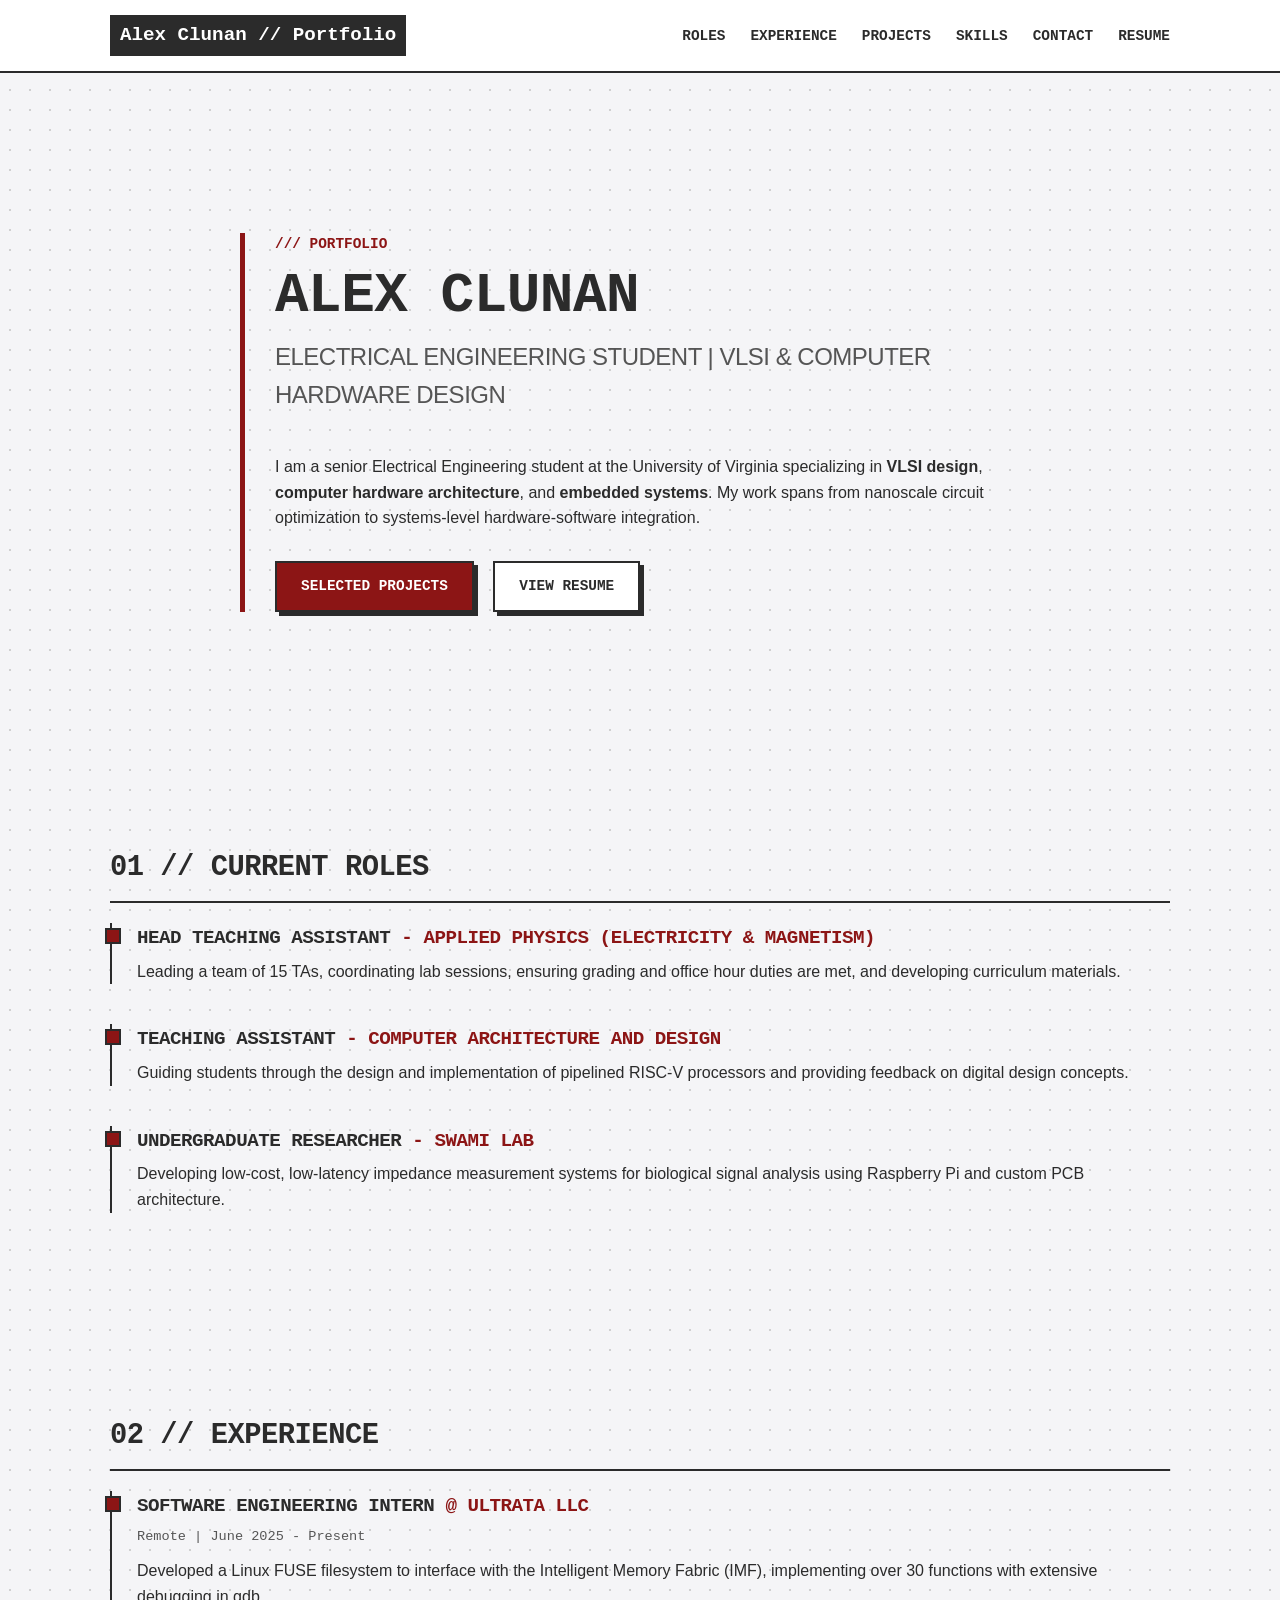
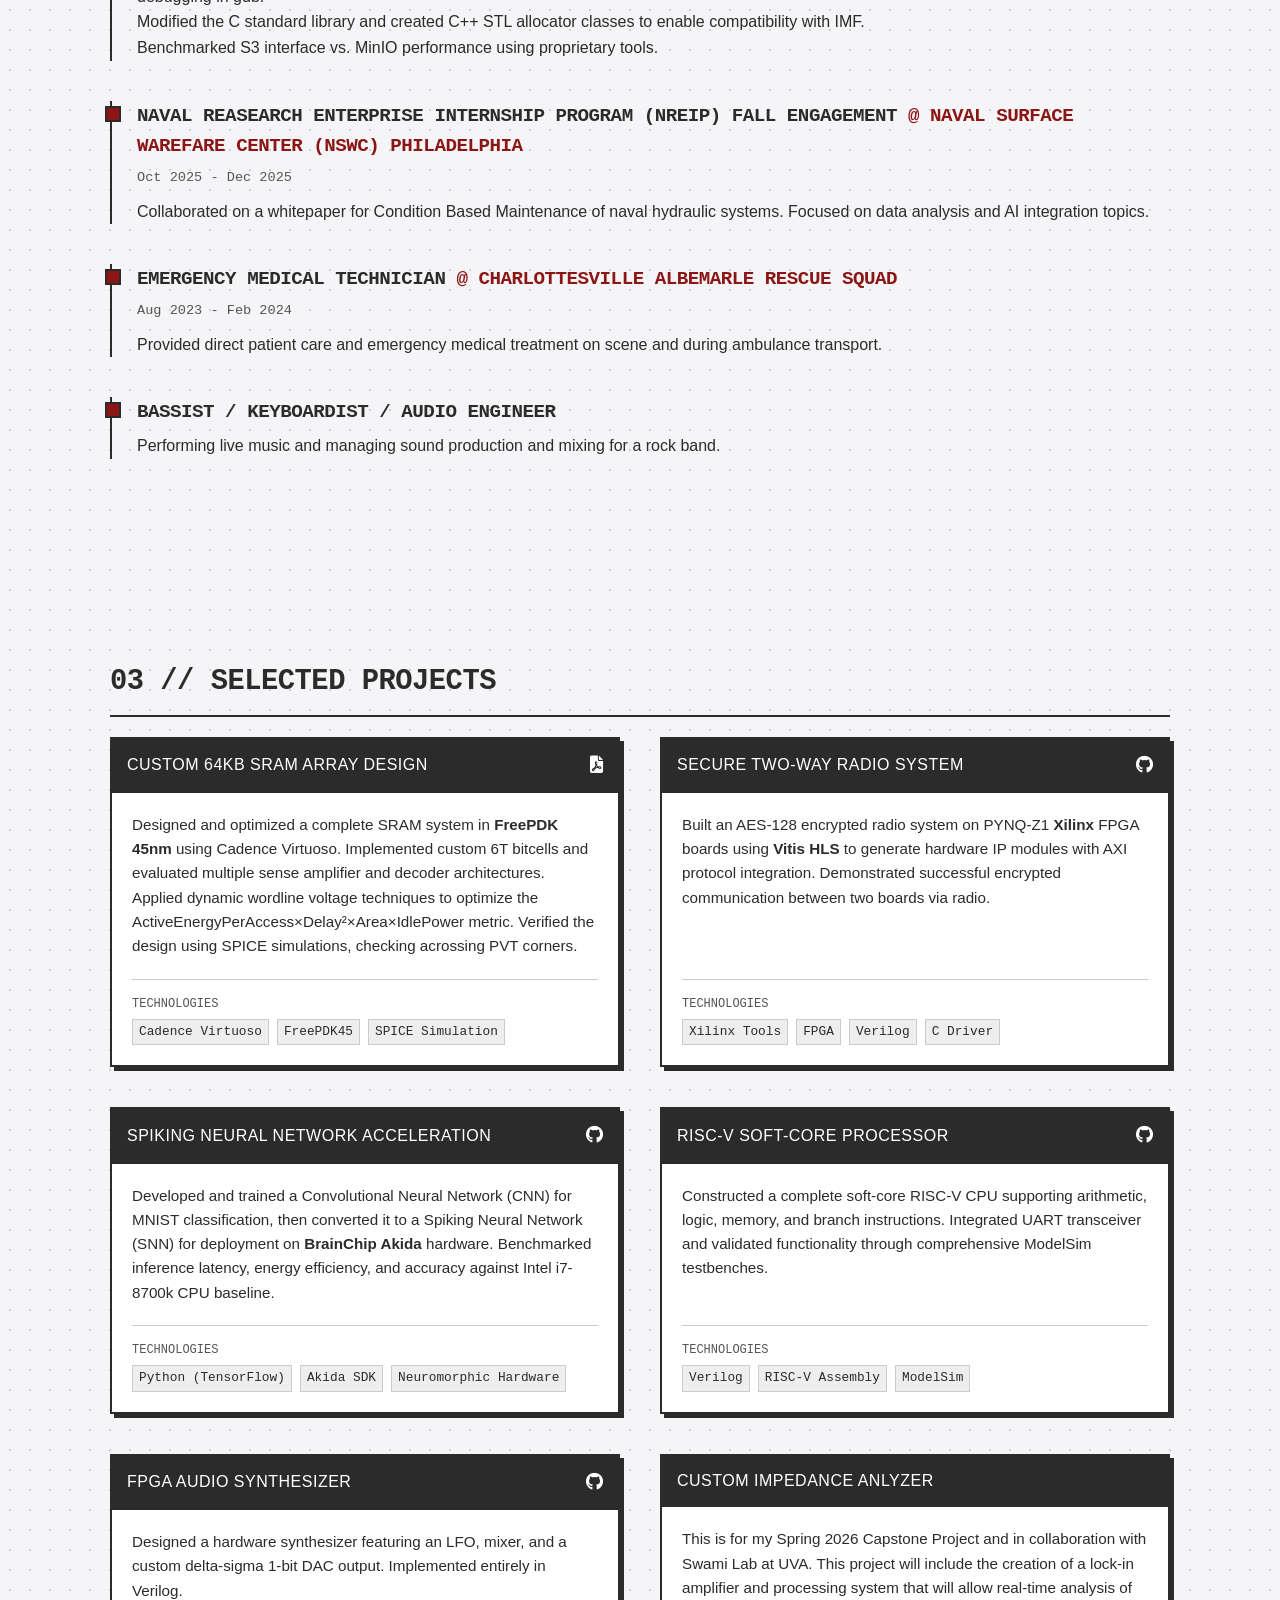
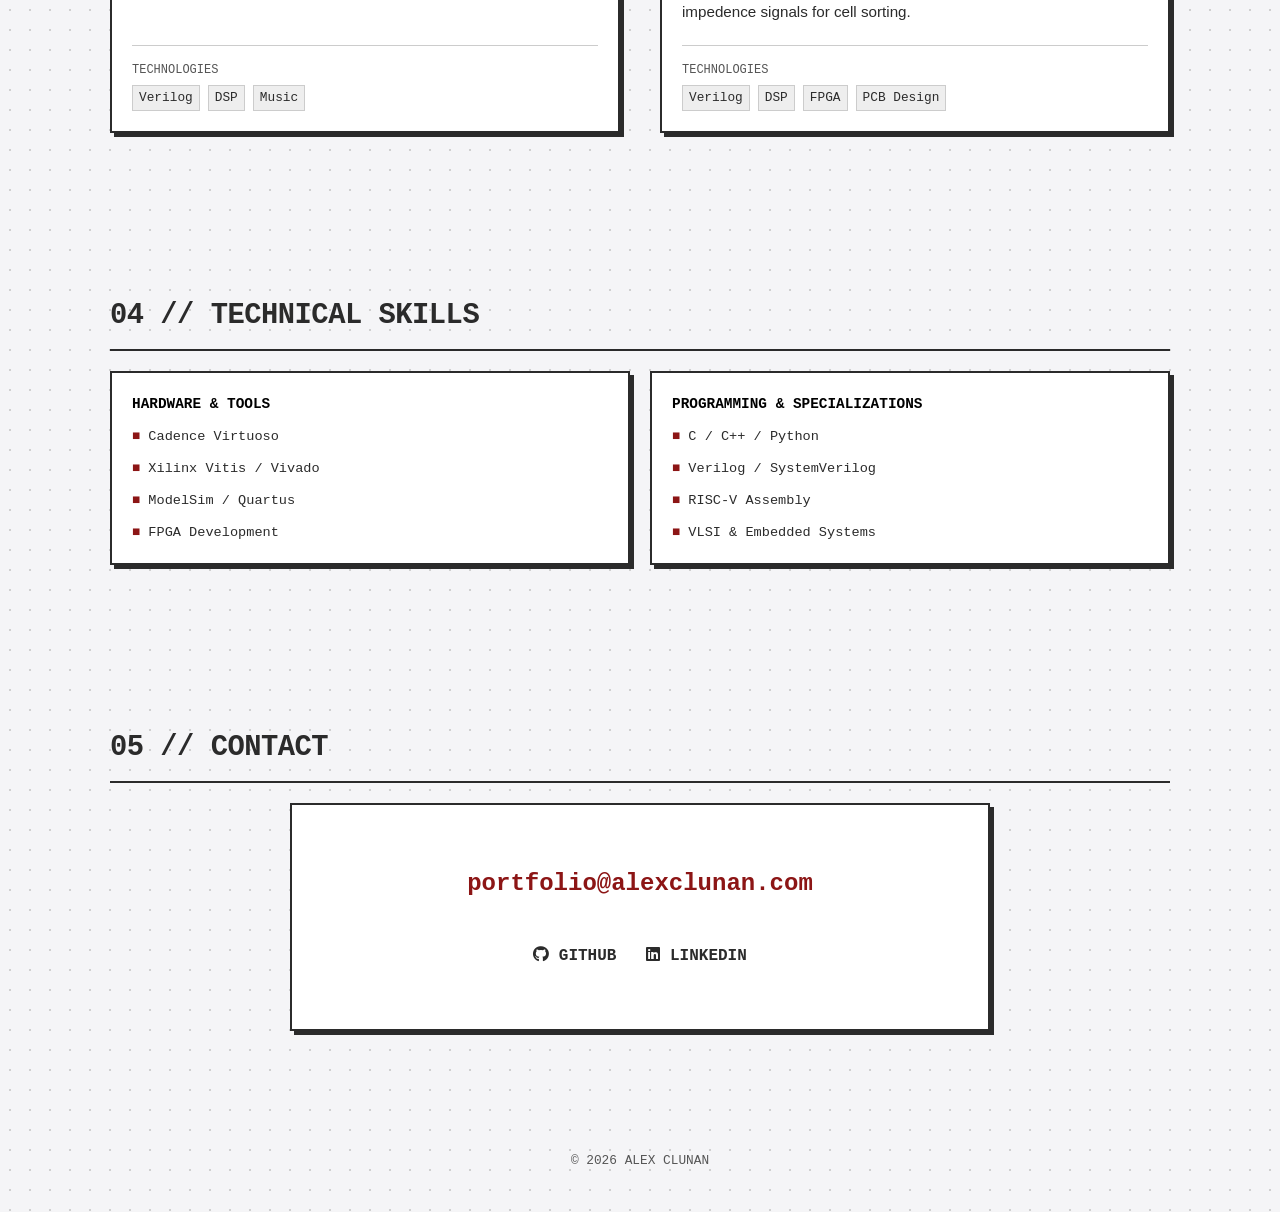
==== index.html @ 922455a2 "capstone project addition" ====
<!DOCTYPE html>
<html lang="en">
<head>
    <meta charset="UTF-8">
    <meta name="viewport" content="width=device-width, initial-scale=1.0">
    <title>Alex Clunan | Electrical Engineer</title>
    <meta name="description" content="Engineering Portfolio of Alex Clunan - VLSI, FPGA, & Embedded Systems">
    <link rel="stylesheet" href="styles.css">
    <link rel="stylesheet" href="https://cdnjs.cloudflare.com/ajax/libs/font-awesome/6.0.0/css/all.min.css">
</head>
<body>

    <nav class="navbar">
        <div class="container nav-container">
            <a href="#" class="logo">Alex Clunan // Portfolio</a>
            <ul class="nav-links">
                <li><a href="#roles">ROLES</a></li>
                <li><a href="#experience">EXPERIENCE</a></li>
                <li><a href="#projects">PROJECTS</a></li>
                <li><a href="#skills">SKILLS</a></li>
                <li><a href="#contact">CONTACT</a></li>
                <li><a href="resume.pdf" target="_blank">RESUME</a></li>
            </ul>
        </div>
    </nav>

    <header class="hero">
        <div class="container hero-content">
            <span class="label">/// PORTFOLIO</span>
            <h1>ALEX CLUNAN</h1>
            <h2 class="subtitle">Electrical Engineering Student | VLSI & Computer Hardware Design</h2>
            <p>
                I am a senior Electrical Engineering student at the University of Virginia specializing in <strong>VLSI design</strong>, <strong>computer hardware architecture</strong>, and <strong>embedded systems</strong>. My work spans from nanoscale circuit optimization to systems-level hardware-software integration.
            </p>
            <div style="margin-top: 30px;">
                <a href="#projects" class="btn primary">SELECTED PROJECTS</a>
                <a href="resume.pdf" target="_blank" class="btn">VIEW RESUME</a>
            </div>
        </div>
    </header>

    <section id="roles" class="section">
        <div class="container">
            <h2>01 // Current Roles</h2>
            <div class="jobs-container">
                <div class="job">
                    <h3>Head Teaching Assistant <span class="company">- Applied Physics (Electricity & Magnetism)</span></h3>
                    <p>Leading a team of 15 TAs, coordinating lab sessions, ensuring grading and office hour duties are met, and developing curriculum materials.</p>
                </div>

                <div class="job">
                    <h3>Teaching Assistant <span class="company">- Computer Architecture and Design</span></h3>
                    <p>Guiding students through the design and implementation of pipelined RISC-V processors and providing feedback on digital design concepts.</p>
                </div>

                <div class="job">
                    <h3>Undergraduate Researcher <span class="company">- Swami Lab</span></h3>
                    <p>Developing low-cost, low-latency impedance measurement systems for biological signal analysis using Raspberry Pi and custom PCB architecture.</p>
                </div>
            </div>
        </div>
    </section>

    <section id="experience" class="section">
        <div class="container">
            <h2>02 // Experience</h2>
            <div class="jobs-container">
                
                <div class="job">
                    <h3>Software Engineering Intern <span class="company">@ Ultrata LLC</span></h3>
                    <span class="job-date">Remote | June 2025 - Present</span>
                    <ul>
                        <li>Developed a Linux FUSE filesystem to interface with the Intelligent Memory Fabric (IMF), implementing over 30 functions with extensive debugging in gdb.</li>
                        <li>Modified the C standard library and created C++ STL allocator classes to enable compatibility with IMF.</li>
                        <li>Benchmarked S3 interface vs. MinIO performance using proprietary tools.</li>
                    </ul>
                </div>

                <div class="job">
                    <h3>Naval Reasearch Enterprise Internship Program (NREIP) Fall Engagement <span class="company">@ Naval Surface Warefare Center (NSWC) Philadelphia</span></h3>
                    <span class="job-date">Oct 2025 - Dec 2025</span>
                    <ul>
                        <li>Collaborated on a whitepaper for Condition Based Maintenance of naval hydraulic systems. Focused on data analysis and AI integration topics.</li>
                    </ul>
                </div>

                <div class="job">
                    <h3>Emergency Medical Technician <span class="company">@ Charlottesville Albemarle Rescue Squad</span></h3>
                    <span class="job-date">Aug 2023 - Feb 2024</span>
                    <ul>
                        <li>Provided direct patient care and emergency medical treatment on scene and during ambulance transport.</li>
                    </ul>
                </div>

                <div class="job">
                    <h3>Bassist / Keyboardist / Audio Engineer</h3>
                    <p>Performing live music and managing sound production and mixing for a rock band.</p>
                </div>

            </div>
        </div>
    </section>

    <section id="projects" class="section">
        <div class="container">
            <h2>03 // Selected Projects</h2>
            <div class="projects-grid">
                
                <div class="project-card">
                    <div class="project-header">
                        <span class="project-title">CUSTOM 64KB SRAM ARRAY DESIGN</span>
                        <div class="project-links">
                            <a href="vlsi_report.pdf" target="_blank" title="Read Technical Report"><i class="fas fa-file-pdf"></i></a>
                        </div>
                    </div>
                    <div class="project-content">
                        <p class="project-desc">
                            Designed and optimized a complete SRAM system in <strong>FreePDK 45nm</strong> using Cadence Virtuoso. Implemented custom 6T bitcells and evaluated multiple sense amplifier and decoder architectures. Applied dynamic wordline voltage techniques to optimize the ActiveEnergyPerAccess×Delay²×Area×IdlePower metric. Verified the design using SPICE simulations, checking acrossing PVT corners.
                        </p>
                        <div class="tech-stack">
                            <span class="tech-label">TECHNOLOGIES</span>
                            <ul class="project-tech">
                                <li>Cadence Virtuoso</li>
                                <li>FreePDK45</li>
                                <li>SPICE Simulation</li>
                            </ul>
                        </div>
                    </div>
                </div>

                <div class="project-card">
                    <div class="project-header">
                        <span class="project-title">SECURE TWO-WAY RADIO SYSTEM</span>
                        <div class="project-links">
                            <a href="https://github.com/hplp/2025-fpga-design-projects-EncryptedRadio" target="_blank"><i class="fab fa-github"></i></a>
                        </div>
                    </div>
                    <div class="project-content">
                        <p class="project-desc">
                            Built an AES-128 encrypted radio system on PYNQ-Z1 <strong>Xilinx</strong> FPGA boards using <strong>Vitis HLS</strong> to generate hardware IP modules with AXI protocol integration. Demonstrated successful encrypted communication between two boards via radio.
                        </p>
                        <div class="tech-stack">
                            <span class="tech-label">TECHNOLOGIES</span>
                            <ul class="project-tech">
                                <li>Xilinx Tools</li>
                                <li>FPGA</li>
                                <li>Verilog</li>
                                <li>C Driver</li>
                            </ul>
                        </div>
                    </div>
                </div>

                <div class="project-card">
                    <div class="project-header">
                        <span class="project-title">SPIKING NEURAL NETWORK ACCELERATION</span>
                        <div class="project-links">
                            <a href="https://github.com/Mircea-s-classes/ai-hardware-project-proposal-antimony-pentafluoride-enjoyers/tree/main" target="_blank"><i class="fab fa-github"></i></a>
                        </div>
                    </div>
                    <div class="project-content">
                        <p class="project-desc">
                            Developed and trained a Convolutional Neural Network (CNN) for MNIST classification, then converted it to a Spiking Neural Network (SNN) for deployment on <strong>BrainChip Akida</strong> hardware. Benchmarked inference latency, energy efficiency, and accuracy against Intel i7-8700k CPU baseline.
                        </p>
                        <div class="tech-stack">
                            <span class="tech-label">TECHNOLOGIES</span>
                            <ul class="project-tech">
                                <li>Python (TensorFlow)</li>
                                <li>Akida SDK</li>
                                <li>Neuromorphic Hardware</li>
                            </ul>
                        </div>
                    </div>
                </div>

                <div class="project-card">
                    <div class="project-header">
                        <span class="project-title">RISC-V SOFT-CORE PROCESSOR</span>
                        <div class="project-links">
                            <a href="https://github.com/alexclunan/RISCV_CPU" target="_blank"><i class="fab fa-github"></i></a>
                        </div>
                    </div>
                    <div class="project-content">
                        <p class="project-desc">
                            Constructed a complete soft-core RISC-V CPU supporting arithmetic, logic, memory, and branch instructions. Integrated UART transceiver and validated functionality through comprehensive ModelSim testbenches.
                        </p>
                        <div class="tech-stack">
                            <span class="tech-label">TECHNOLOGIES</span>
                            <ul class="project-tech">
                                <li>Verilog</li>
                                <li>RISC-V Assembly</li>
                                <li>ModelSim</li>
                            </ul>
                        </div>
                    </div>
                </div>

                <div class="project-card">
                    <div class="project-header">
                        <span class="project-title">FPGA AUDIO SYNTHESIZER</span>
                        <div class="project-links">
                            <a href="https://github.com/alexclunan/FPGA_Synth" target="_blank"><i class="fab fa-github"></i></a>
                        </div>
                    </div>
                    <div class="project-content">
                        <p class="project-desc">
                            Designed a hardware synthesizer featuring an LFO, mixer, and a custom delta-sigma 1-bit DAC output. Implemented entirely in Verilog.
                        </p>
                        <div class="tech-stack">
                            <span class="tech-label">TECHNOLOGIES</span>
                            <ul class="project-tech">
                                <li>Verilog</li>
                                <li>DSP</li>
                                <li>Music</li>
                            </ul>
                        </div>
                    </div>
                </div>

                <div class="project-card">
                    <div class="project-header">
                        <span class="project-title">CUSTOM IMPEDANCE ANLYZER</span>
                        
                    </div>
                    <div class="project-content">
                        <p class="project-desc">
                            This is for my Spring 2026 Capstone Project and in collaboration with Swami Lab at UVA. This project will include the creation of a lock-in amplifier and processing system that will allow real-time analysis of impedence signals for cell sorting.
                        </p>
                        <div class="tech-stack">
                            <span class="tech-label">TECHNOLOGIES</span>
                            <ul class="project-tech">
                                <li>Verilog</li>
                                <li>DSP</li>
                                <li>FPGA</li>
                                <li>PCB Design</li>
                            </ul>
                        </div>
                    </div>
                </div>

            </div>
        </div>
    </section>

    <section id="skills" class="section">
        <div class="container">
            <h2>04 // Technical Skills</h2>
            <div class="about-grid" style="grid-template-columns: 1fr 1fr; gap: 20px;">
                <div class="skills-container" style="margin-top:0;">
                    <span class="label" style="color:black; margin-bottom:10px;">HARDWARE & TOOLS</span>
                    <ul class="skills-list" style="grid-template-columns: 1fr;">
                        <li>Cadence Virtuoso</li>
                        <li>Xilinx Vitis / Vivado</li>
                        <li>ModelSim / Quartus</li>
                        <li>FPGA Development</li>
                    </ul>
                </div>
                <div class="skills-container" style="margin-top:0;">
                    <span class="label" style="color:black; margin-bottom:10px;">PROGRAMMING & SPECIALIZATIONS</span>
                    <ul class="skills-list" style="grid-template-columns: 1fr;">
                        <li>C / C++ / Python</li>
                        <li>Verilog / SystemVerilog</li>
                        <li>RISC-V Assembly</li>
                        <li>VLSI & Embedded Systems</li>
                    </ul>
                </div>
            </div>
        </div>
    </section>

    <section id="contact" class="section">
        <div class="container">
            <h2>05 // Contact</h2>
            <div class="contact-card">
               
                
                <a href="mailto:portfolio@alexclunan.com" class="email-link">portfolio@alexclunan.com</a>

                <div class="social-links">
                    <a href="https://github.com/alexclunan" target="_blank"><i class="fab fa-github"></i> GitHub</a>
                    <a href="https://www.linkedin.com/in/alex-clunan-92a653360/" target="_blank"><i class="fab fa-linkedin"></i> LinkedIn</a>
                </div>
            </div>
        </div>
    </section>

    <footer class="footer">
        <p> © 2026 ALEX CLUNAN</p>
    </footer>

    <script src="script.js"></script>
</body>
</html>
---- styles.css ----
:root {
    /* Updated Palette to mesh with Stanford Red */
    --bg-color: #f5f5f7;         /* Light Cool Gray - Modern & Clean */
    --surface-color: #ffffff;    /* White */
    --text-main: #2b2b2b;        /* Deep Charcoal */
    --text-dim: #555555;         /* Medium Gray */
    --accent-color: #8C1515;     /* Stanford Cardinal Red */
    --border-color: #2b2b2b;     /* Matching Charcoal Border */
    
    /* Layout Variables */
    --border-width: 2px;
    --shadow-offset: 4px;        /* Hard shadow depth */
    
    --font-heading: 'Courier New', Courier, monospace; /* Raw engineering feel */
    --font-body: 'Helvetica', 'Arial', sans-serif;     /* Readable body text */
}

* {
    margin: 0;
    padding: 0;
    box-sizing: border-box;
}

/* Fix for "loading bar" scroll issue */
html, body {
    width: 100%;
    overflow-x: hidden;
}

body {
    background-color: var(--bg-color);
    color: var(--text-main);
    font-family: var(--font-body);
    line-height: 1.6;
    background-image: radial-gradient(#d0d0d0 1px, transparent 1px);
    background-size: 20px 20px; /* Subtle engineering grid */
}

/* Typography */
h1, h2, h3 {
    font-family: var(--font-heading);
    font-weight: 700;
    text-transform: uppercase;
    letter-spacing: -0.5px;
}

h1 { font-size: 3.5rem; line-height: 1.1; margin-bottom: 10px; }
h2 { font-size: 1.8rem; margin-bottom: 20px; border-bottom: var(--border-width) solid var(--border-color); padding-bottom: 10px; }
h3 { font-size: 1.2rem; }
a { text-decoration: none; color: inherit; }
ul { list-style: none; }

/* Utilities */
.container {
    max-width: 1100px;
    margin: 0 auto;
    padding: 0 20px;
}

.section { padding: 80px 0; }

/* Buttons - Hard Tech Style */
.btn {
    display: inline-block;
    padding: 12px 24px;
    background: var(--surface-color);
    border: var(--border-width) solid var(--border-color);
    font-family: var(--font-heading);
    font-weight: bold;
    font-size: 0.9rem;
    cursor: pointer;
    box-shadow: var(--shadow-offset) var(--shadow-offset) 0px var(--border-color);
    transition: transform 0.1s, box-shadow 0.1s;
    margin-right: 15px;
}

.btn:hover {
    transform: translate(-1px, -1px);
    box-shadow: calc(var(--shadow-offset) + 1px) calc(var(--shadow-offset) + 1px) 0px var(--border-color);
}

.btn:active {
    transform: translate(2px, 2px);
    box-shadow: 2px 2px 0px var(--border-color);
}

.primary { background: var(--accent-color); color: #fff; }

/* Navbar */
.navbar {
    position: fixed;
    top: 0;
    width: 100%;
    background: var(--surface-color);
    border-bottom: var(--border-width) solid var(--border-color);
    z-index: 100;
    padding: 15px 0;
}

.nav-container {
    display: flex;
    justify-content: space-between;
    align-items: center;
}

.logo {
    font-family: var(--font-heading);
    font-weight: 900;
    font-size: 1.2rem;
    background: var(--text-main);
    color: var(--surface-color);
    padding: 5px 10px;
}

.nav-links { display: flex; gap: 25px; }
.nav-links a {
    font-family: var(--font-heading);
    font-weight: bold;
    font-size: 0.9rem;
    position: relative;
}

.nav-links a:hover::after {
    content: "";
    position: absolute;
    bottom: -5px;
    left: 0;
    width: 100%;
    height: 2px;
    background: var(--accent-color);
}

/* Hero Section */
.hero {
    min-height: 85vh;
    display: flex;
    align-items: center;
    padding-top: 80px;
}

.hero-content {
    max-width: 800px;
    border-left: 5px solid var(--accent-color);
    padding-left: 30px;
}

.label {
    font-family: var(--font-heading);
    font-size: 0.9rem;
    color: var(--accent-color);
    margin-bottom: 10px;
    display: block;
    font-weight: bold;
}

.hero .subtitle { 
    font-family: var(--font-body);
    font-size: 1.5rem; 
    color: var(--text-dim);
    margin-bottom: 30px;
    border: none;
    font-weight: 400;
}

/* About Grid */
.about-grid {
    display: grid;
    grid-template-columns: 2fr 1fr;
    gap: 40px;
    align-items: start;
}

.about-text p { margin-bottom: 20px; font-size: 1.05rem; }

.skills-container {
    margin-top: 20px;
    border: var(--border-width) solid var(--border-color);
    background: var(--surface-color);
    padding: 20px;
    box-shadow: var(--shadow-offset) var(--shadow-offset) 0px var(--border-color);
}

.skills-list {
    display: grid;
    grid-template-columns: 1fr 1fr;
    gap: 10px;
    font-family: var(--font-heading);
    font-size: 0.85rem;
}

.skills-list li::before { content: "■ "; color: var(--accent-color); }

.img-wrapper {
    border: var(--border-width) solid var(--border-color);
    box-shadow: var(--shadow-offset) var(--shadow-offset) 0px var(--border-color);
}

.img-wrapper img { width: 100%; display: block; filter: grayscale(100%); }

/* Projects - Tech Spec Style */
.projects-grid {
    display: grid;
    grid-template-columns: repeat(auto-fill, minmax(350px, 1fr));
    gap: 40px;
}

.project-card {
    background: var(--surface-color);
    border: var(--border-width) solid var(--border-color);
    box-shadow: var(--shadow-offset) var(--shadow-offset) 0px var(--border-color);
    transition: transform 0.2s;
    display: flex;
    flex-direction: column;
}

.project-card:hover {
    transform: translateY(-5px);
}

.project-header {
    background: var(--text-main);
    color: var(--surface-color);
    padding: 12px 15px;
    display: flex;
    justify-content: space-between;
    align-items: center;
    border-bottom: var(--border-width) solid var(--border-color);
}

.project-title { font-size: 1rem; letter-spacing: 0.5px; }

.project-links a {
    color: var(--surface-color);
    margin-left: 10px;
    font-size: 1.1rem;
}
.project-links a:hover { color: var(--accent-color); }

.project-content { padding: 20px; flex-grow: 1; display: flex; flex-direction: column; }
.project-desc { font-size: 0.95rem; margin-bottom: 20px; flex-grow: 1; }

.tech-stack {
    border-top: 1px solid #ccc;
    padding-top: 15px;
}
.tech-label { font-family: var(--font-heading); font-size: 0.75rem; color: var(--text-dim); display: block; margin-bottom: 5px; }
.project-tech { display: flex; flex-wrap: wrap; gap: 8px; font-family: var(--font-heading); font-size: 0.8rem; }
.project-tech li { background: #eee; padding: 2px 6px; border: 1px solid #ccc; }

/* Experience - Timeline Spec */
.job {
    border-left: 2px solid var(--border-color);
    padding-left: 25px;
    margin-bottom: 40px;
    position: relative;
}

.job::before {
    content: "";
    position: absolute;
    left: -7px;
    top: 5px;
    width: 12px;
    height: 12px;
    background: var(--accent-color);
    border: 2px solid var(--border-color);
}

.job h3 { margin-bottom: 5px; }
.company { color: var(--accent-color); }
.job-date { 
    font-family: var(--font-heading); 
    font-size: 0.85rem; 
    color: var(--text-dim); 
    margin-bottom: 10px; 
    display: block; 
}

/* Contact */
/* --- Simplified Contact Styles --- */

.contact-card {
    background: var(--surface-color);
    border: var(--border-width) solid var(--border-color);
    box-shadow: var(--shadow-offset) var(--shadow-offset) 0px var(--border-color);
    padding: 60px 20px;
    text-align: center;
    max-width: 700px;
    margin: 0 auto;
    /* Ensures content does not bleed out of the box */
    overflow-wrap: break-word; 
    word-wrap: break-word;
}

.email-link {
    display: block;
    font-family: var(--font-heading);
    /* Adjusted font size for better fit on mobile */
    font-size: clamp(1rem, 5vw, 1.5rem); 
    font-weight: bold;
    color: var(--accent-color);
    text-decoration: none;
    margin-bottom: 40px;
    /* Prevents long emails from overflowing the border */
    max-width: 100%;
    overflow: hidden;
    text-overflow: ellipsis;
}

.email-link:hover {
    text-decoration: underline;
    color: var(--text-main);
}

.social-links {
    display: flex;
    justify-content: center;
    gap: 30px;
}

.social-links a {
    font-family: var(--font-heading);
    font-weight: bold;
    color: var(--text-main);
    font-size: 1rem;
    text-transform: uppercase;
}

.social-links a:hover {
    color: var(--accent-color);
    text-decoration: underline;
}

.footer {
    text-align: center;
    padding: 40px;
    font-family: var(--font-heading);
    font-size: 0.8rem;
    color: var(--text-dim);
}

@media (max-width: 768px) {
    .about-grid { grid-template-columns: 1fr; }
    .hero h1 { font-size: 2.5rem; }
    .nav-links { display: none; }
}
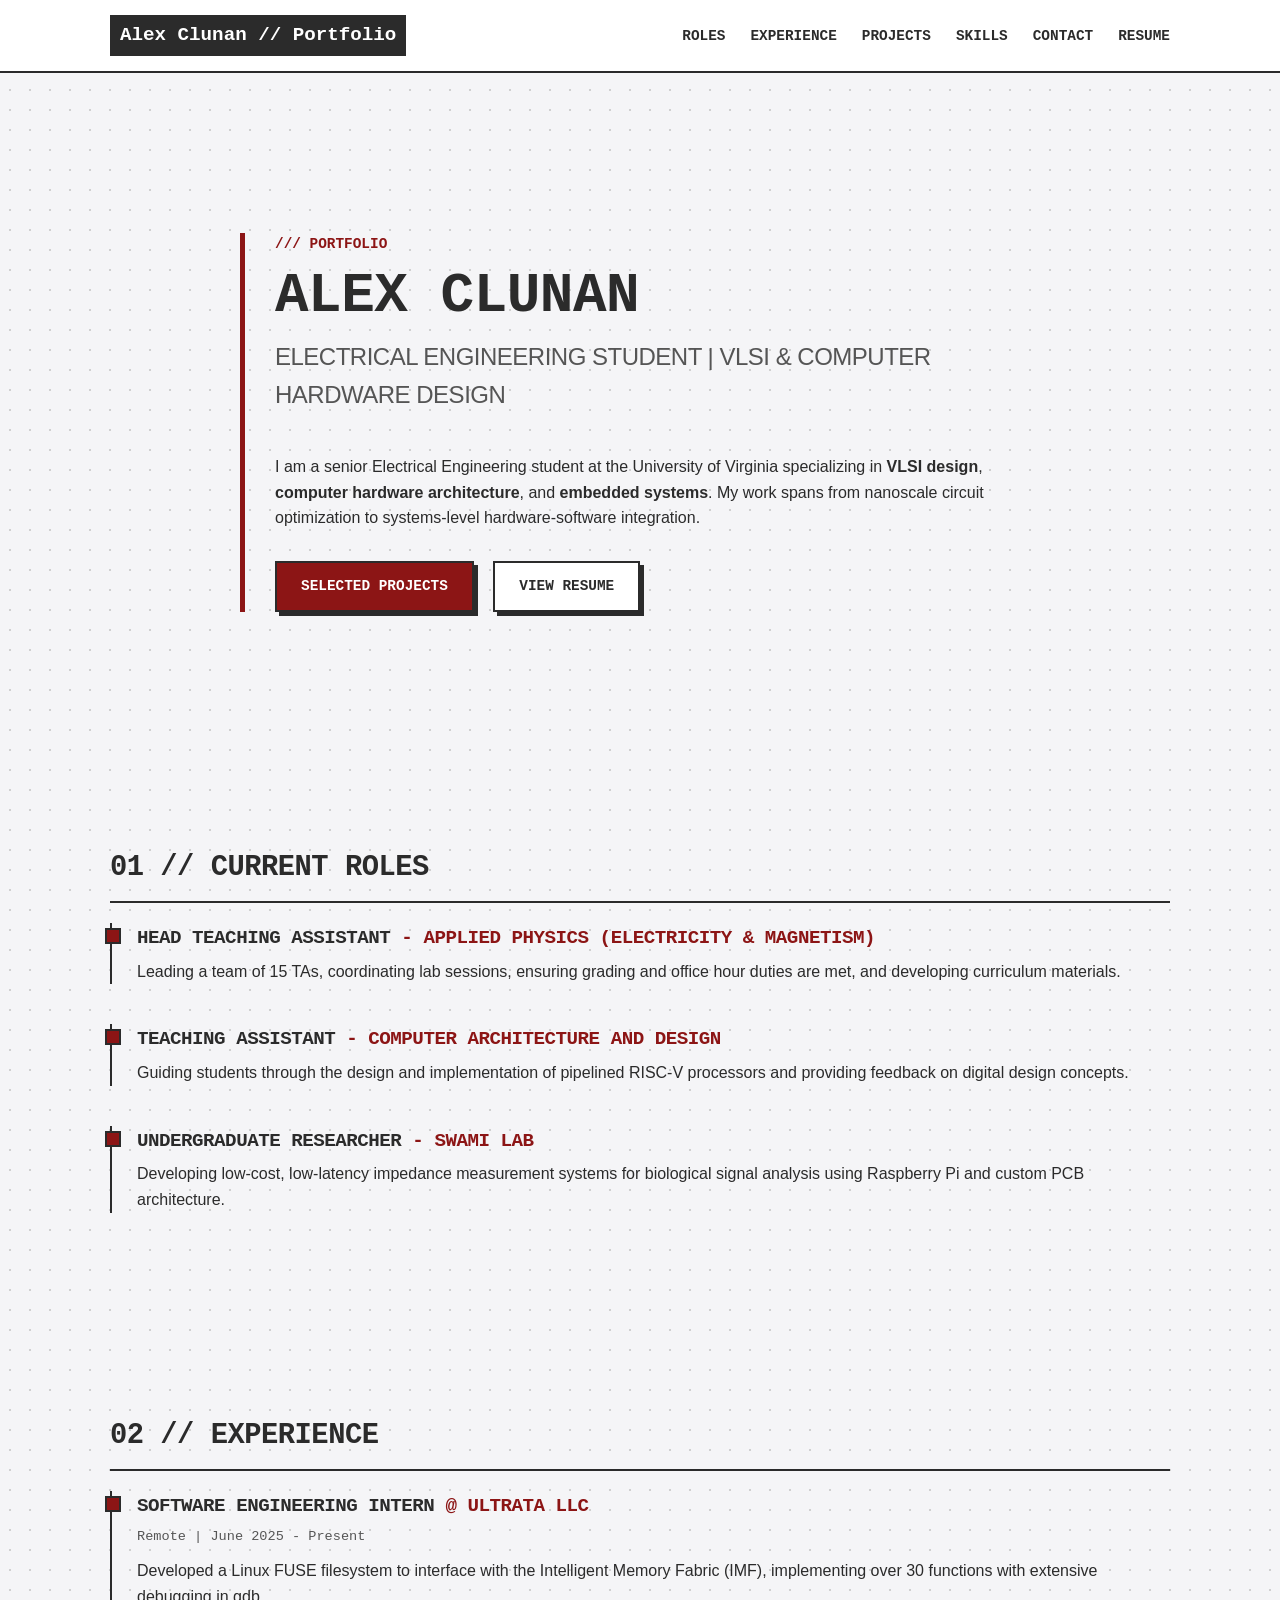
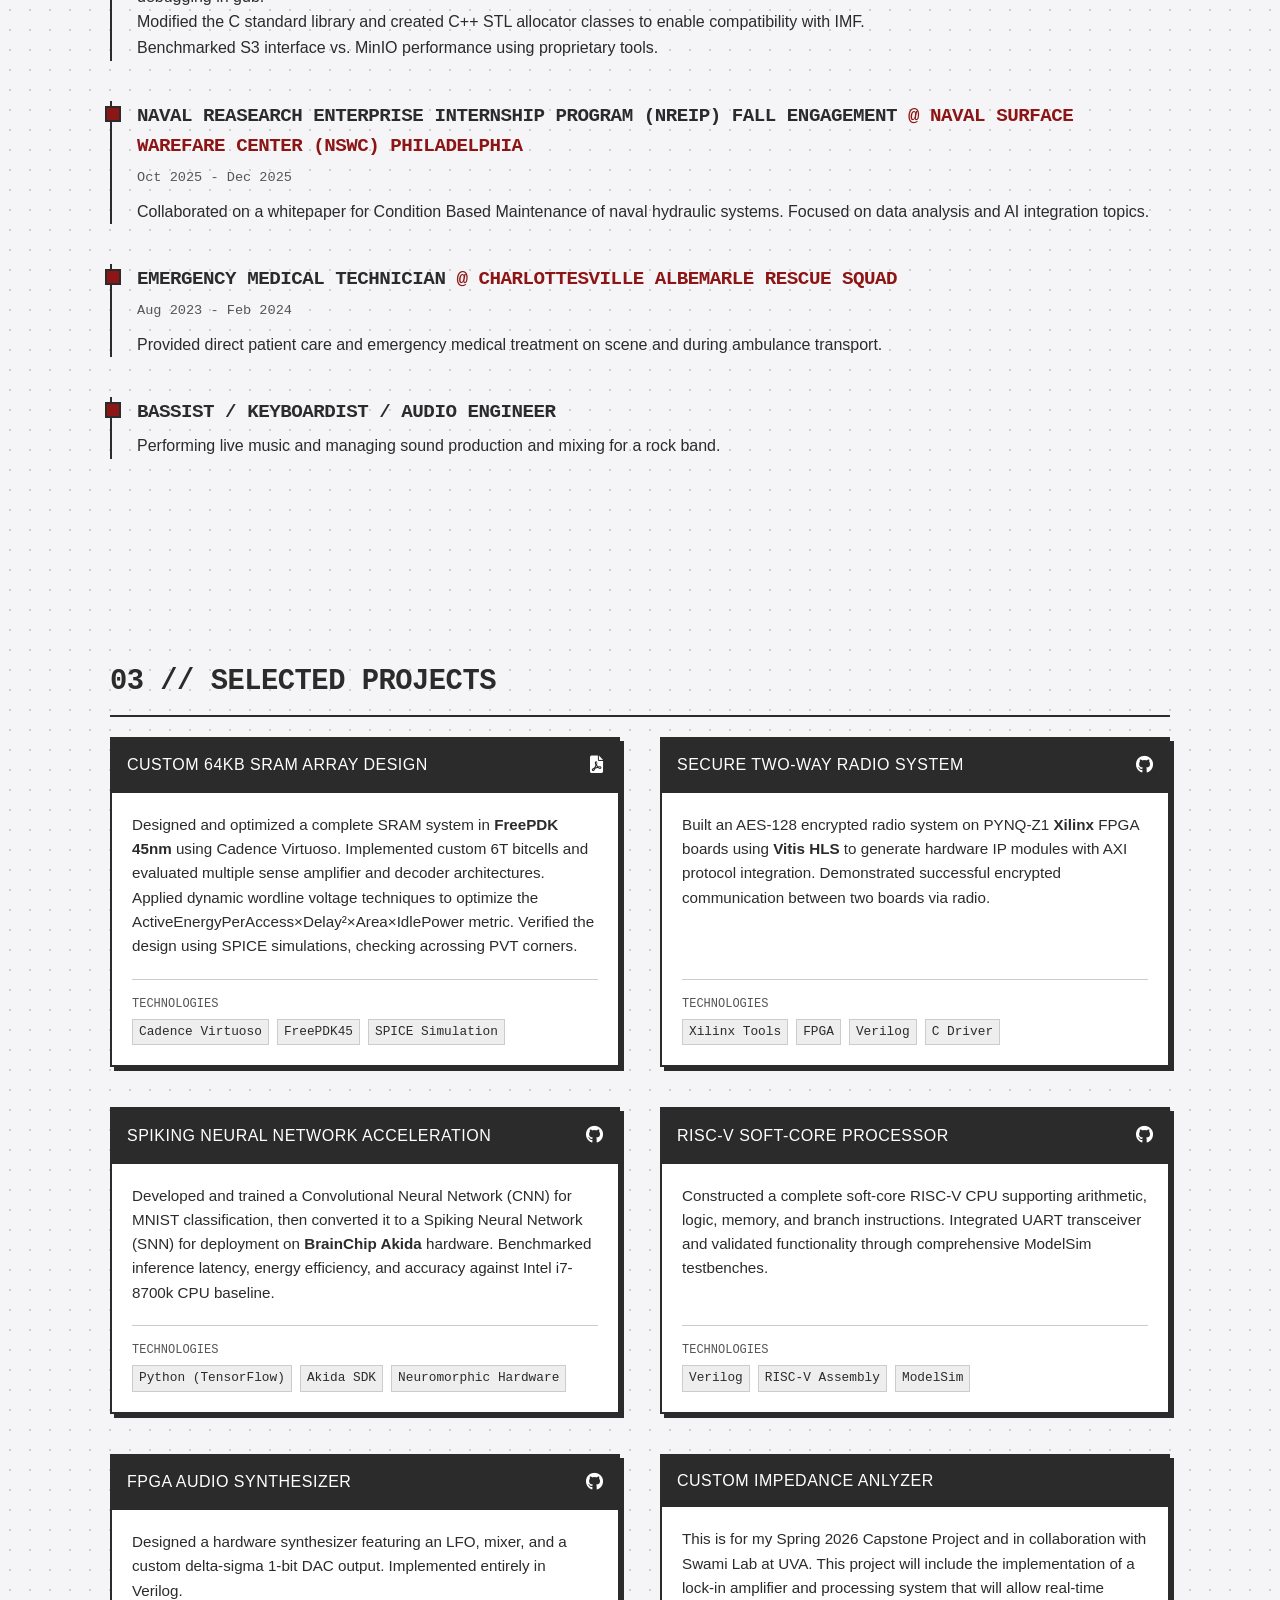
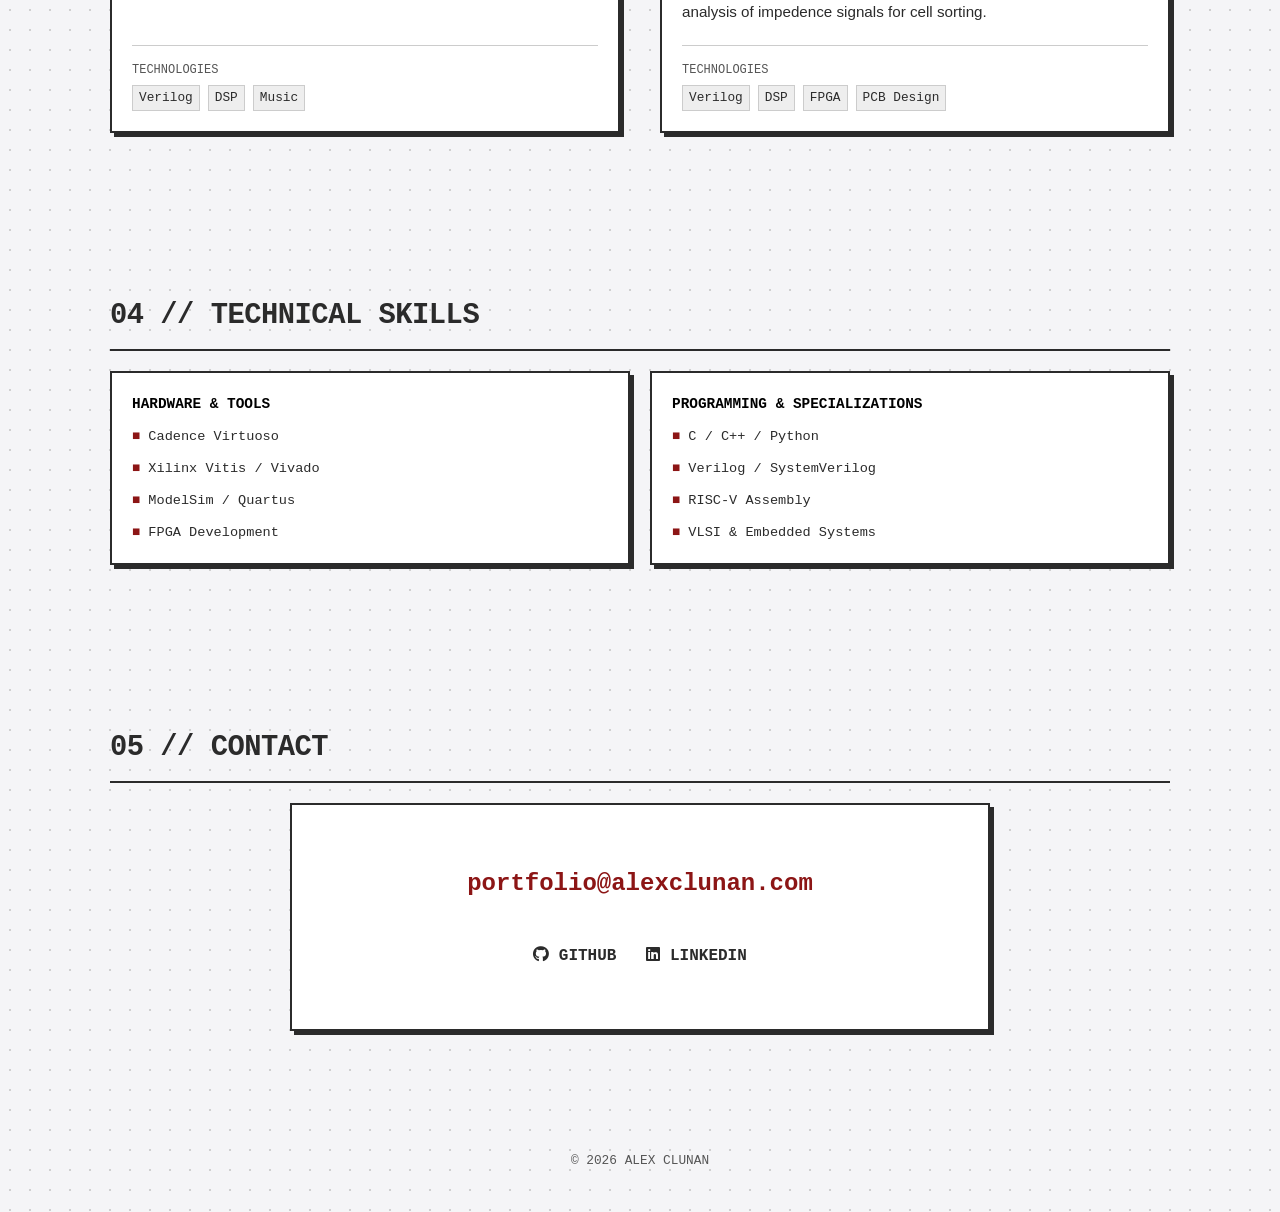
==== commit 2c489290: "capstone word clarity" ====
--- a/index.html
+++ b/index.html
@@ -224,7 +224,7 @@
                     </div>
                     <div class="project-content">
                         <p class="project-desc">
-                            This is for my Spring 2026 Capstone Project and in collaboration with Swami Lab at UVA. This project will include the creation of a lock-in amplifier and processing system that will allow real-time analysis of impedence signals for cell sorting.
+                            This is for my Spring 2026 Capstone Project and in collaboration with Swami Lab at UVA. This project will include the implementation of a lock-in amplifier and processing system that will allow real-time analysis of impedence signals for cell sorting. 
                         </p>
                         <div class="tech-stack">
                             <span class="tech-label">TECHNOLOGIES</span>
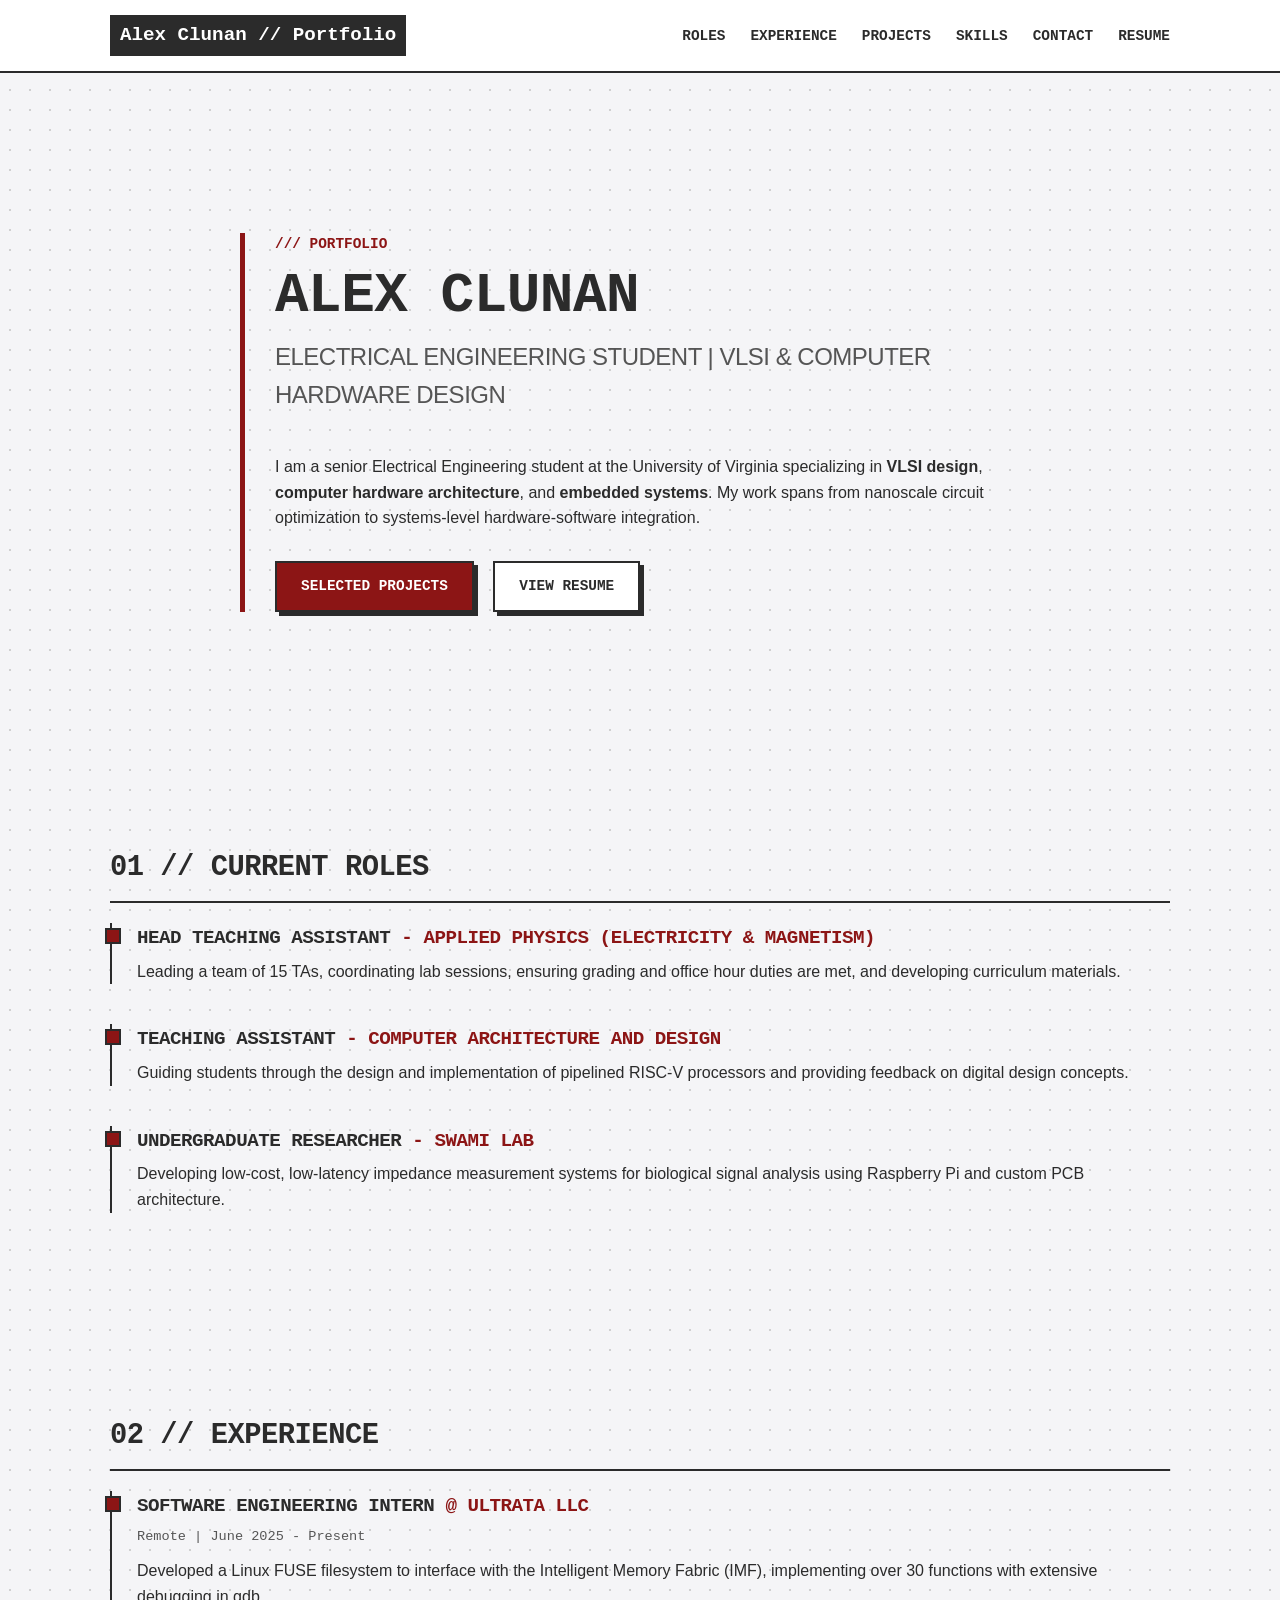
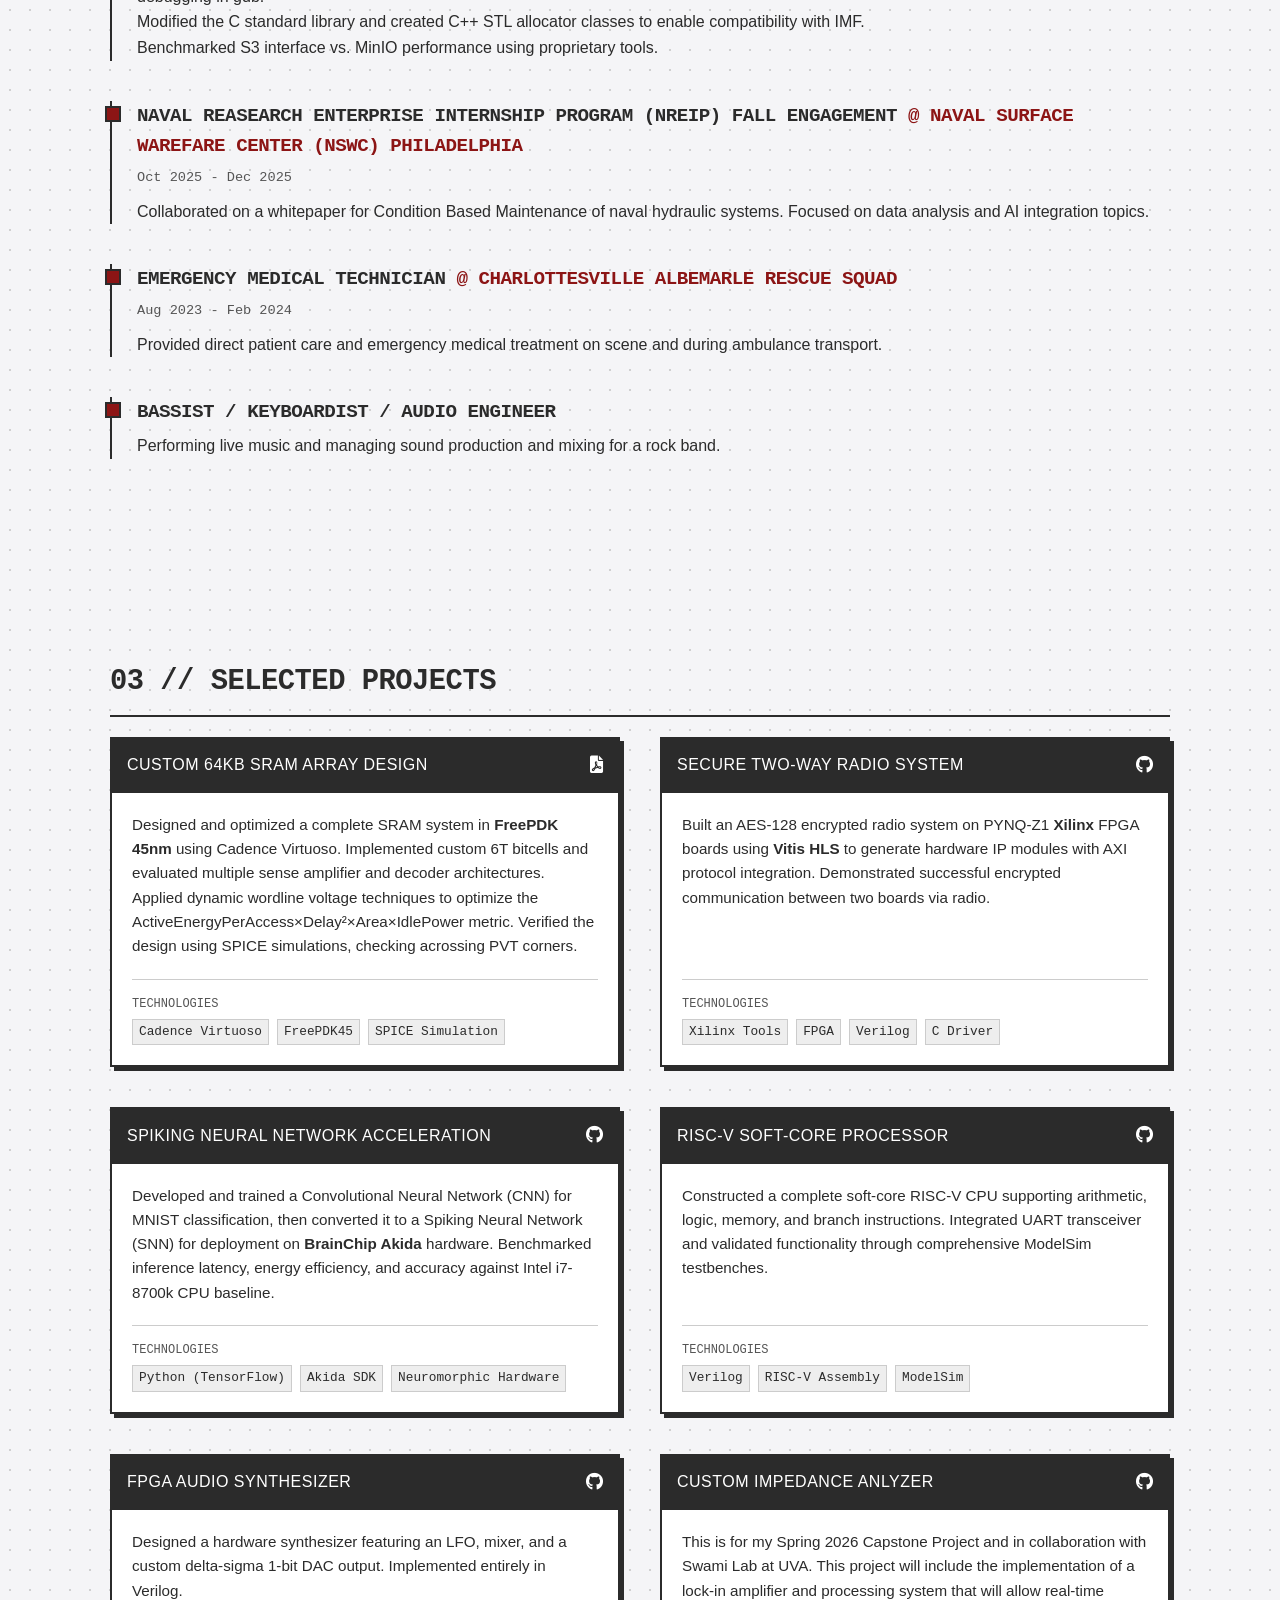
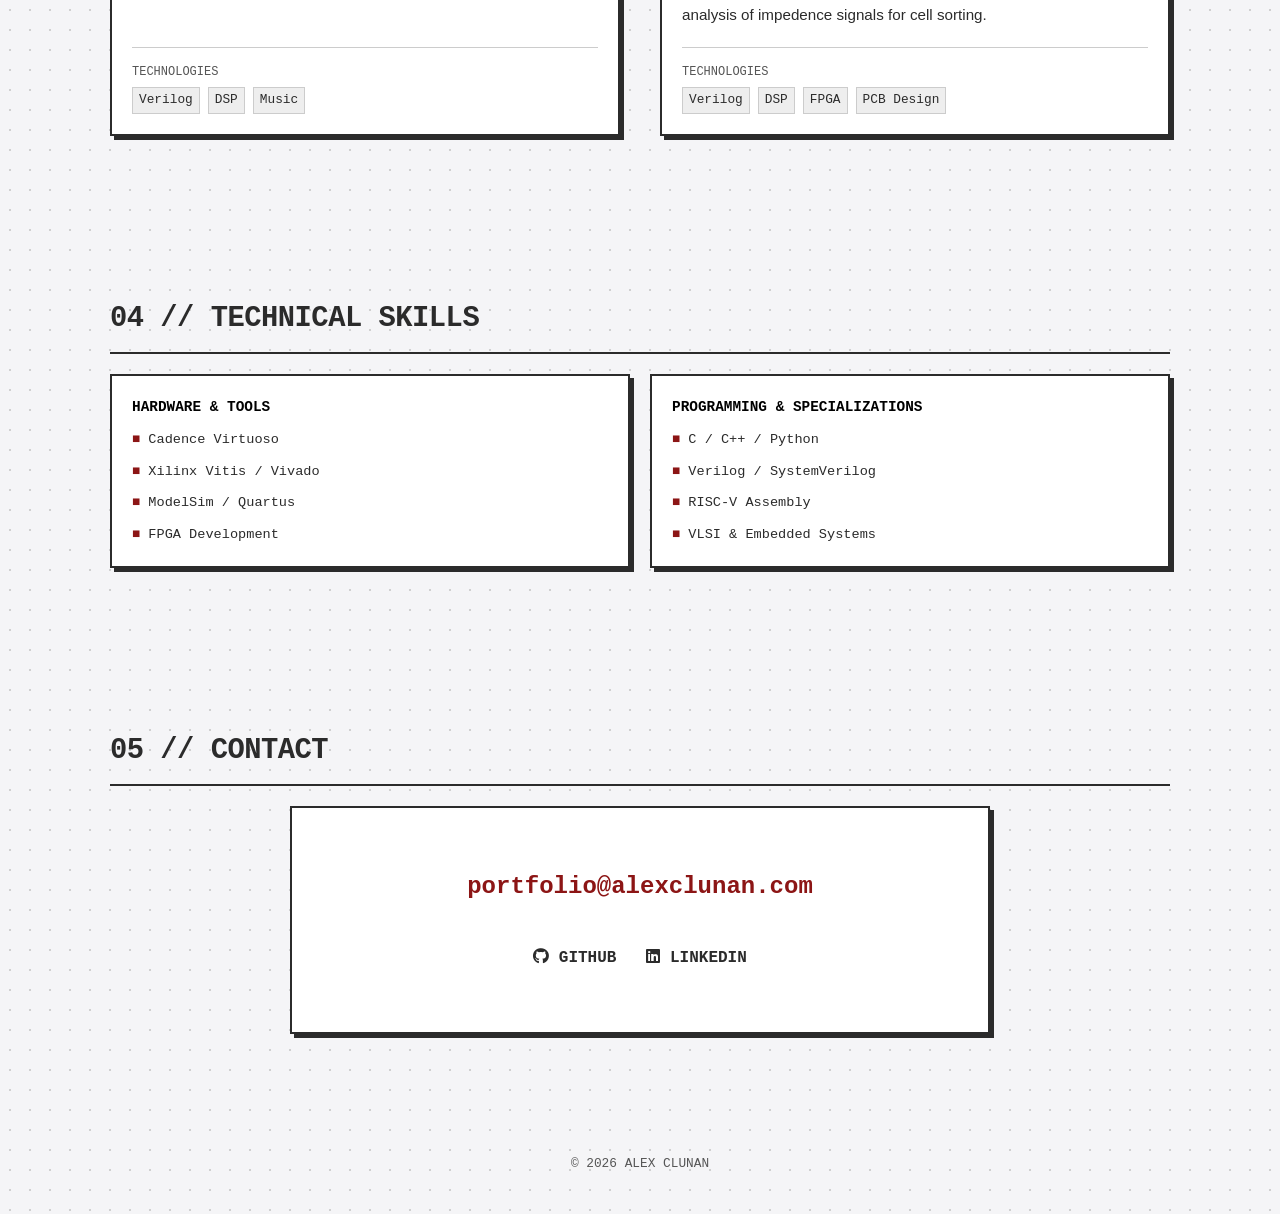
==== commit c6617aee: "impedance analyzer github link" ====
--- a/index.html
+++ b/index.html
@@ -220,7 +220,9 @@
                 <div class="project-card">
                     <div class="project-header">
                         <span class="project-title">CUSTOM IMPEDANCE ANLYZER</span>
-                        
+                        <div class="project-links">
+                            <a href="https://github.com/alexclunan/impedance-analyzer" target="_blank"><i class="fab fa-github"></i></a>
+                        </div>
                     </div>
                     <div class="project-content">
                         <p class="project-desc">
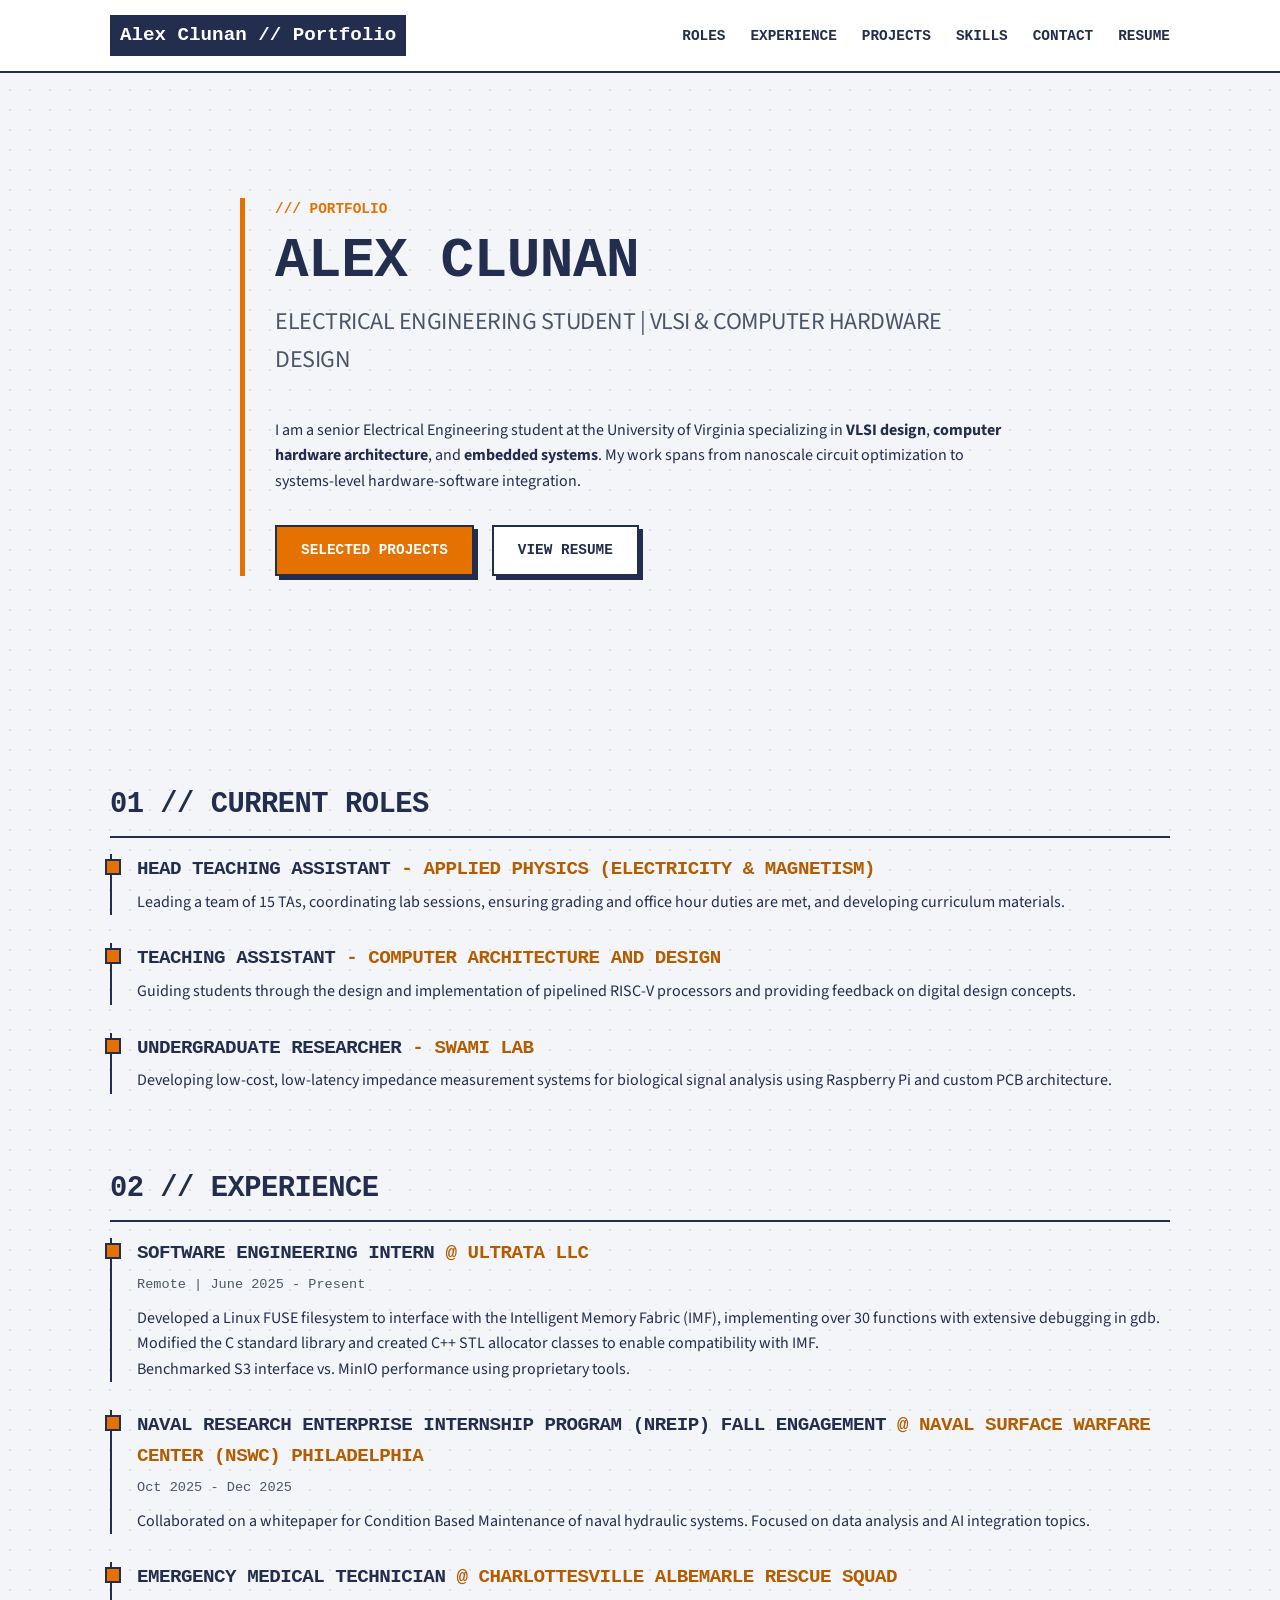
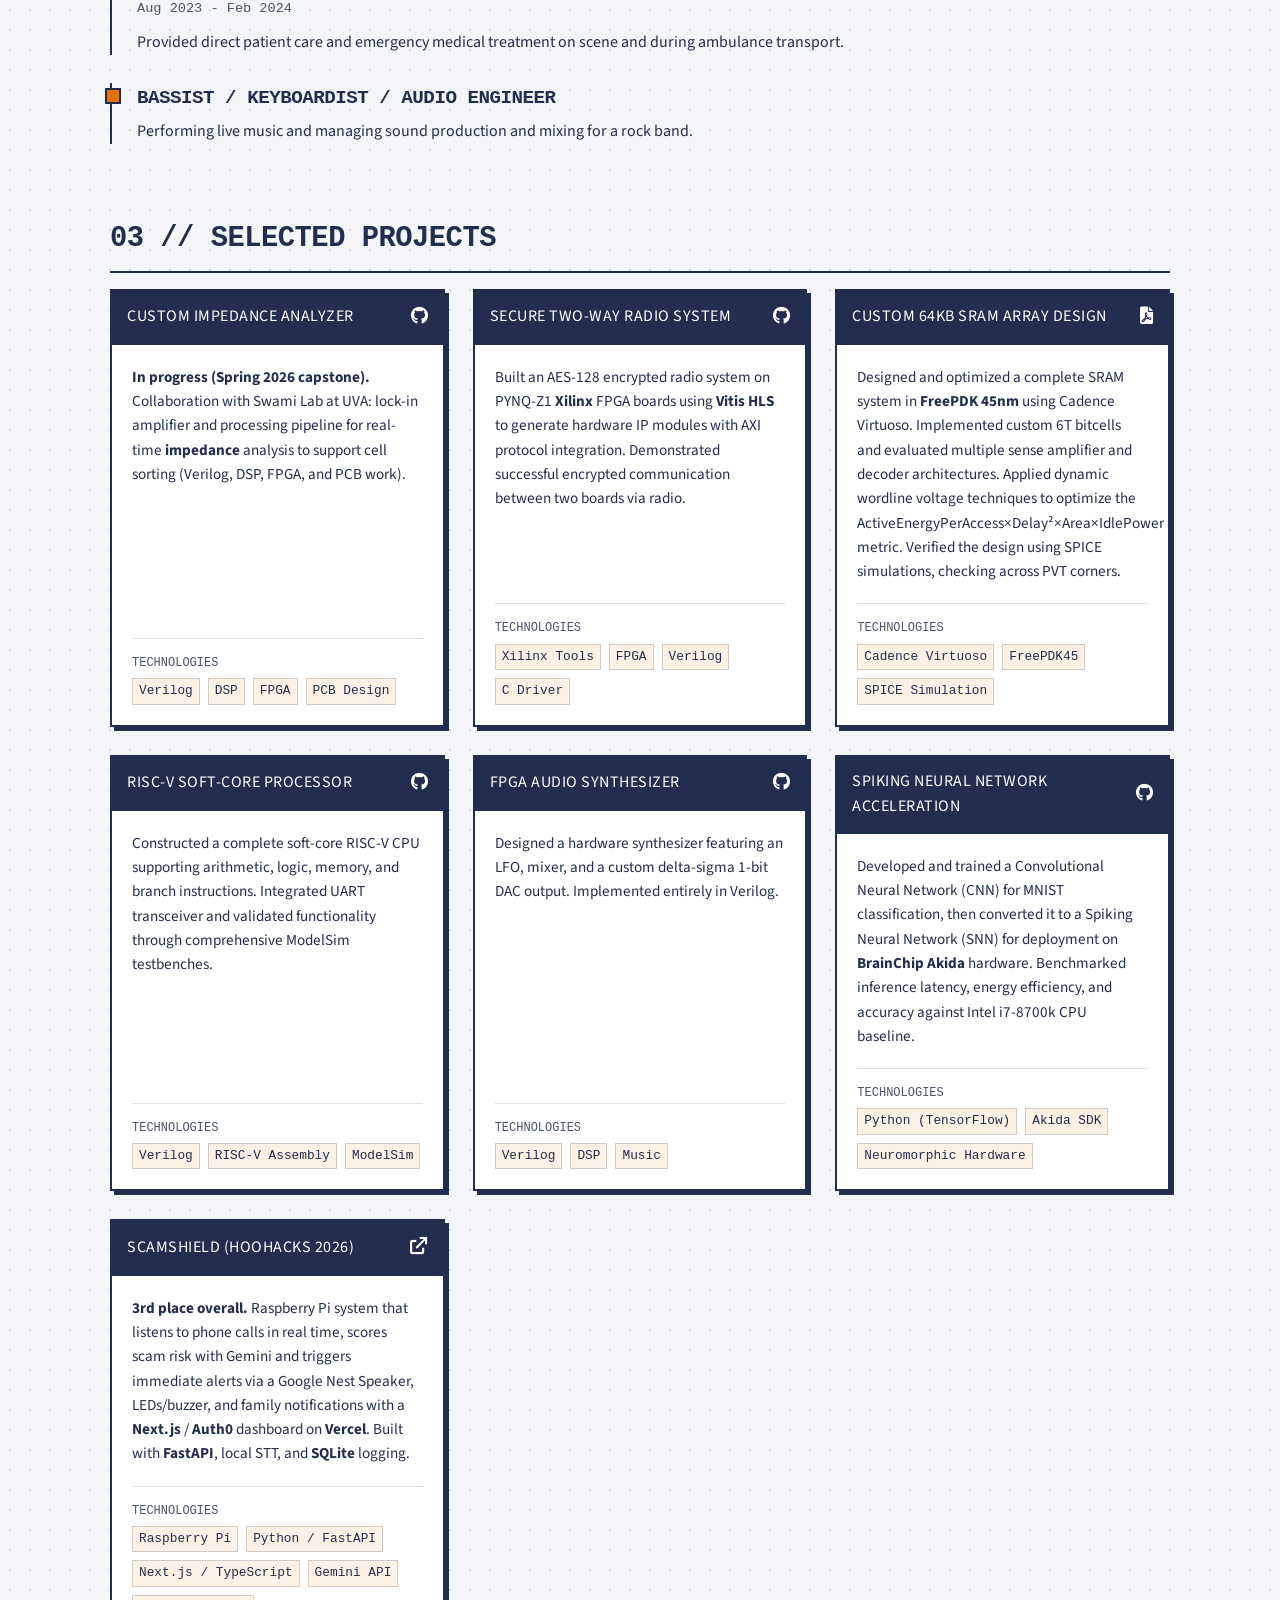
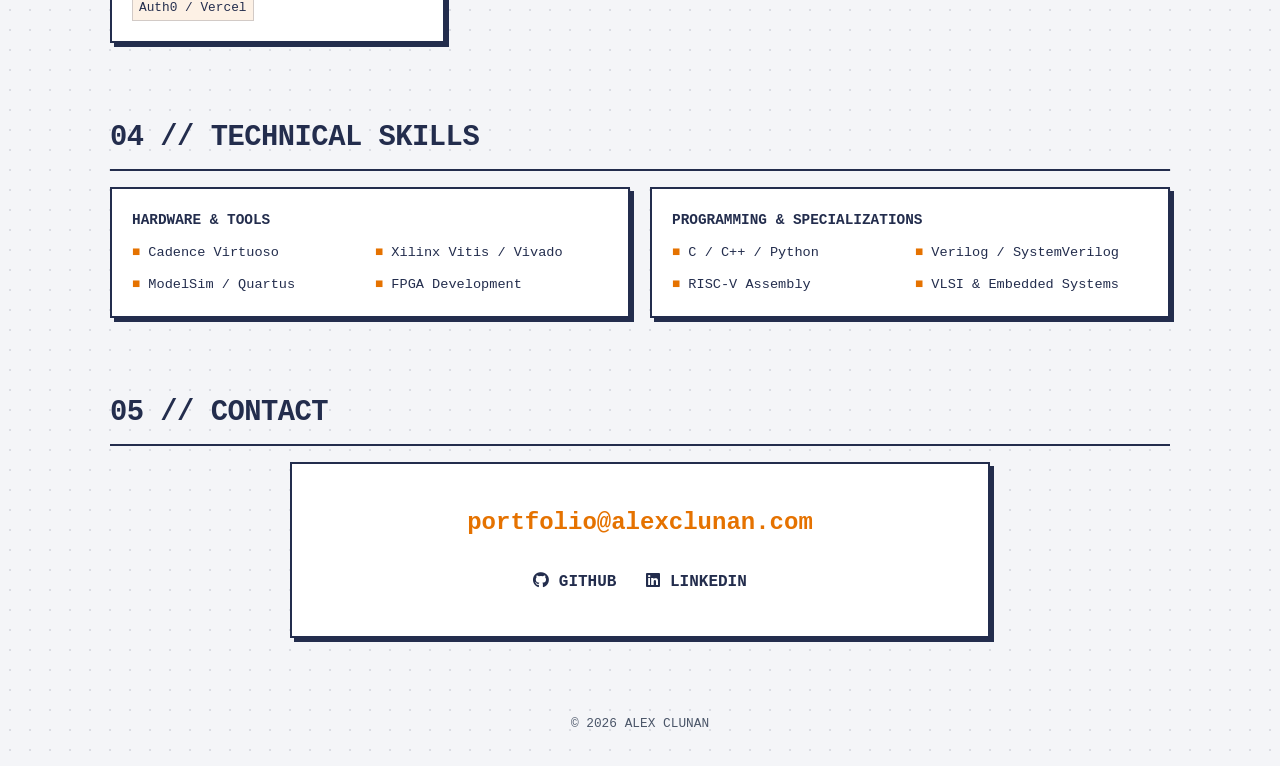
==== commit 5d7cb5fb: "added hoohacks, changed formatting" ====
--- a/index.html
+++ b/index.html
@@ -3,27 +3,44 @@
 <head>
     <meta charset="UTF-8">
     <meta name="viewport" content="width=device-width, initial-scale=1.0">
-    <title>Alex Clunan | Electrical Engineer</title>
+    <title>Alex Clunan | Electrical Engineering Student</title>
     <meta name="description" content="Engineering Portfolio of Alex Clunan - VLSI, FPGA, & Embedded Systems">
+    <link rel="canonical" href="https://alexclunan.com/">
+    <meta property="og:type" content="website">
+    <meta property="og:url" content="https://alexclunan.com/">
+    <meta property="og:title" content="Alex Clunan | Electrical Engineering Student">
+    <meta property="og:description" content="Engineering Portfolio of Alex Clunan - VLSI, FPGA, & Embedded Systems">
+    <meta name="twitter:card" content="summary">
+    <meta name="twitter:title" content="Alex Clunan | Electrical Engineering Student">
+    <meta name="twitter:description" content="Engineering Portfolio of Alex Clunan - VLSI, FPGA, & Embedded Systems">
+    <link rel="preconnect" href="https://fonts.googleapis.com">
+    <link rel="preconnect" href="https://fonts.gstatic.com" crossorigin>
+    <link href="https://fonts.googleapis.com/css2?family=Source+Sans+3:ital,wght@0,400;0,600;0,700;1,400&display=swap" rel="stylesheet">
     <link rel="stylesheet" href="styles.css">
     <link rel="stylesheet" href="https://cdnjs.cloudflare.com/ajax/libs/font-awesome/6.0.0/css/all.min.css">
 </head>
-<body>
-
-    <nav class="navbar">
+<body id="top">
+
+    <a href="#main-content" class="skip-link">Skip to main content</a>
+
+    <nav class="navbar" aria-label="Primary">
         <div class="container nav-container">
-            <a href="#" class="logo">Alex Clunan // Portfolio</a>
-            <ul class="nav-links">
+            <a href="#top" class="logo">Alex Clunan // Portfolio</a>
+            <button type="button" class="nav-toggle" aria-expanded="false" aria-controls="primary-nav" aria-label="Open menu">
+                <i class="fas fa-bars" aria-hidden="true"></i>
+            </button>
+            <ul class="nav-links" id="primary-nav">
                 <li><a href="#roles">ROLES</a></li>
                 <li><a href="#experience">EXPERIENCE</a></li>
                 <li><a href="#projects">PROJECTS</a></li>
                 <li><a href="#skills">SKILLS</a></li>
                 <li><a href="#contact">CONTACT</a></li>
-                <li><a href="resume.pdf" target="_blank">RESUME</a></li>
+                <li><a href="resume.pdf" target="_blank" rel="noopener noreferrer">RESUME</a></li>
             </ul>
         </div>
     </nav>
 
+    <main id="main-content">
     <header class="hero">
         <div class="container hero-content">
             <span class="label">/// PORTFOLIO</span>
@@ -32,9 +49,9 @@
             <p>
                 I am a senior Electrical Engineering student at the University of Virginia specializing in <strong>VLSI design</strong>, <strong>computer hardware architecture</strong>, and <strong>embedded systems</strong>. My work spans from nanoscale circuit optimization to systems-level hardware-software integration.
             </p>
-            <div style="margin-top: 30px;">
+            <div class="hero-actions">
                 <a href="#projects" class="btn primary">SELECTED PROJECTS</a>
-                <a href="resume.pdf" target="_blank" class="btn">VIEW RESUME</a>
+                <a href="resume.pdf" target="_blank" rel="noopener noreferrer" class="btn">VIEW RESUME</a>
             </div>
         </div>
     </header>
@@ -42,7 +59,7 @@
     <section id="roles" class="section">
         <div class="container">
             <h2>01 // Current Roles</h2>
-            <div class="jobs-container">
+            <div>
                 <div class="job">
                     <h3>Head Teaching Assistant <span class="company">- Applied Physics (Electricity & Magnetism)</span></h3>
                     <p>Leading a team of 15 TAs, coordinating lab sessions, ensuring grading and office hour duties are met, and developing curriculum materials.</p>
@@ -64,7 +81,7 @@
     <section id="experience" class="section">
         <div class="container">
             <h2>02 // Experience</h2>
-            <div class="jobs-container">
+            <div>
                 
                 <div class="job">
                     <h3>Software Engineering Intern <span class="company">@ Ultrata LLC</span></h3>
@@ -77,7 +94,7 @@
                 </div>
 
                 <div class="job">
-                    <h3>Naval Reasearch Enterprise Internship Program (NREIP) Fall Engagement <span class="company">@ Naval Surface Warefare Center (NSWC) Philadelphia</span></h3>
+                    <h3>Naval Research Enterprise Internship Program (NREIP) Fall Engagement <span class="company">@ Naval Surface Warfare Center (NSWC) Philadelphia</span></h3>
                     <span class="job-date">Oct 2025 - Dec 2025</span>
                     <ul>
                         <li>Collaborated on a whitepaper for Condition Based Maintenance of naval hydraulic systems. Focused on data analysis and AI integration topics.</li>
@@ -105,24 +122,25 @@
         <div class="container">
             <h2>03 // Selected Projects</h2>
             <div class="projects-grid">
-                
-                <div class="project-card">
-                    <div class="project-header">
-                        <span class="project-title">CUSTOM 64KB SRAM ARRAY DESIGN</span>
-                        <div class="project-links">
-                            <a href="vlsi_report.pdf" target="_blank" title="Read Technical Report"><i class="fas fa-file-pdf"></i></a>
-                        </div>
-                    </div>
-                    <div class="project-content">
-                        <p class="project-desc">
-                            Designed and optimized a complete SRAM system in <strong>FreePDK 45nm</strong> using Cadence Virtuoso. Implemented custom 6T bitcells and evaluated multiple sense amplifier and decoder architectures. Applied dynamic wordline voltage techniques to optimize the ActiveEnergyPerAccess×Delay²×Area×IdlePower metric. Verified the design using SPICE simulations, checking acrossing PVT corners.
-                        </p>
-                        <div class="tech-stack">
-                            <span class="tech-label">TECHNOLOGIES</span>
-                            <ul class="project-tech">
-                                <li>Cadence Virtuoso</li>
-                                <li>FreePDK45</li>
-                                <li>SPICE Simulation</li>
+
+                <div class="project-card">
+                    <div class="project-header">
+                        <span class="project-title">CUSTOM IMPEDANCE ANALYZER</span>
+                        <div class="project-links">
+                            <a href="https://github.com/alexclunan/impedance-analyzer" target="_blank" rel="noopener noreferrer" aria-label="Custom impedance analyzer — open GitHub repository"><i class="fab fa-github" aria-hidden="true"></i></a>
+                        </div>
+                    </div>
+                    <div class="project-content">
+                        <p class="project-desc">
+                            <strong>In progress (Spring 2026 capstone).</strong> Collaboration with Swami Lab at UVA: lock-in amplifier and processing pipeline for real-time <strong>impedance</strong> analysis to support cell sorting (Verilog, DSP, FPGA, and PCB work).
+                        </p>
+                        <div class="tech-stack">
+                            <span class="tech-label">TECHNOLOGIES</span>
+                            <ul class="project-tech">
+                                <li>Verilog</li>
+                                <li>DSP</li>
+                                <li>FPGA</li>
+                                <li>PCB Design</li>
                             </ul>
                         </div>
                     </div>
@@ -132,7 +150,7 @@
                     <div class="project-header">
                         <span class="project-title">SECURE TWO-WAY RADIO SYSTEM</span>
                         <div class="project-links">
-                            <a href="https://github.com/hplp/2025-fpga-design-projects-EncryptedRadio" target="_blank"><i class="fab fa-github"></i></a>
+                            <a href="https://github.com/hplp/2025-fpga-design-projects-EncryptedRadio" target="_blank" rel="noopener noreferrer" aria-label="Secure two-way radio project — open GitHub repository"><i class="fab fa-github" aria-hidden="true"></i></a>
                         </div>
                     </div>
                     <div class="project-content">
@@ -153,9 +171,75 @@
 
                 <div class="project-card">
                     <div class="project-header">
+                        <span class="project-title">CUSTOM 64KB SRAM ARRAY DESIGN</span>
+                        <div class="project-links">
+                            <a href="vlsi_report.pdf" target="_blank" rel="noopener noreferrer" aria-label="SRAM design project — open technical report (PDF)"><i class="fas fa-file-pdf" aria-hidden="true"></i></a>
+                        </div>
+                    </div>
+                    <div class="project-content">
+                        <p class="project-desc">
+                            Designed and optimized a complete SRAM system in <strong>FreePDK 45nm</strong> using Cadence Virtuoso. Implemented custom 6T bitcells and evaluated multiple sense amplifier and decoder architectures. Applied dynamic wordline voltage techniques to optimize the ActiveEnergyPerAccess×Delay²×Area×IdlePower metric. Verified the design using SPICE simulations, checking across PVT corners.
+                        </p>
+                        <div class="tech-stack">
+                            <span class="tech-label">TECHNOLOGIES</span>
+                            <ul class="project-tech">
+                                <li>Cadence Virtuoso</li>
+                                <li>FreePDK45</li>
+                                <li>SPICE Simulation</li>
+                            </ul>
+                        </div>
+                    </div>
+                </div>
+
+                <div class="project-card">
+                    <div class="project-header">
+                        <span class="project-title">RISC-V SOFT-CORE PROCESSOR</span>
+                        <div class="project-links">
+                            <a href="https://github.com/alexclunan/RISCV_CPU" target="_blank" rel="noopener noreferrer" aria-label="RISC-V CPU project — open GitHub repository"><i class="fab fa-github" aria-hidden="true"></i></a>
+                        </div>
+                    </div>
+                    <div class="project-content">
+                        <p class="project-desc">
+                            Constructed a complete soft-core RISC-V CPU supporting arithmetic, logic, memory, and branch instructions. Integrated UART transceiver and validated functionality through comprehensive ModelSim testbenches.
+                        </p>
+                        <div class="tech-stack">
+                            <span class="tech-label">TECHNOLOGIES</span>
+                            <ul class="project-tech">
+                                <li>Verilog</li>
+                                <li>RISC-V Assembly</li>
+                                <li>ModelSim</li>
+                            </ul>
+                        </div>
+                    </div>
+                </div>
+
+                <div class="project-card">
+                    <div class="project-header">
+                        <span class="project-title">FPGA AUDIO SYNTHESIZER</span>
+                        <div class="project-links">
+                            <a href="https://github.com/alexclunan/FPGA_Synth" target="_blank" rel="noopener noreferrer" aria-label="FPGA audio synthesizer — open GitHub repository"><i class="fab fa-github" aria-hidden="true"></i></a>
+                        </div>
+                    </div>
+                    <div class="project-content">
+                        <p class="project-desc">
+                            Designed a hardware synthesizer featuring an LFO, mixer, and a custom delta-sigma 1-bit DAC output. Implemented entirely in Verilog.
+                        </p>
+                        <div class="tech-stack">
+                            <span class="tech-label">TECHNOLOGIES</span>
+                            <ul class="project-tech">
+                                <li>Verilog</li>
+                                <li>DSP</li>
+                                <li>Music</li>
+                            </ul>
+                        </div>
+                    </div>
+                </div>
+
+                <div class="project-card">
+                    <div class="project-header">
                         <span class="project-title">SPIKING NEURAL NETWORK ACCELERATION</span>
                         <div class="project-links">
-                            <a href="https://github.com/Mircea-s-classes/ai-hardware-project-proposal-antimony-pentafluoride-enjoyers/tree/main" target="_blank"><i class="fab fa-github"></i></a>
+                            <a href="https://github.com/Mircea-s-classes/ai-hardware-project-proposal-antimony-pentafluoride-enjoyers/tree/main" target="_blank" rel="noopener noreferrer" aria-label="Spiking neural network project — open GitHub repository"><i class="fab fa-github" aria-hidden="true"></i></a>
                         </div>
                     </div>
                     <div class="project-content">
@@ -175,66 +259,23 @@
 
                 <div class="project-card">
                     <div class="project-header">
-                        <span class="project-title">RISC-V SOFT-CORE PROCESSOR</span>
-                        <div class="project-links">
-                            <a href="https://github.com/alexclunan/RISCV_CPU" target="_blank"><i class="fab fa-github"></i></a>
-                        </div>
-                    </div>
-                    <div class="project-content">
-                        <p class="project-desc">
-                            Constructed a complete soft-core RISC-V CPU supporting arithmetic, logic, memory, and branch instructions. Integrated UART transceiver and validated functionality through comprehensive ModelSim testbenches.
-                        </p>
-                        <div class="tech-stack">
-                            <span class="tech-label">TECHNOLOGIES</span>
-                            <ul class="project-tech">
-                                <li>Verilog</li>
-                                <li>RISC-V Assembly</li>
-                                <li>ModelSim</li>
-                            </ul>
-                        </div>
-                    </div>
-                </div>
-
-                <div class="project-card">
-                    <div class="project-header">
-                        <span class="project-title">FPGA AUDIO SYNTHESIZER</span>
-                        <div class="project-links">
-                            <a href="https://github.com/alexclunan/FPGA_Synth" target="_blank"><i class="fab fa-github"></i></a>
-                        </div>
-                    </div>
-                    <div class="project-content">
-                        <p class="project-desc">
-                            Designed a hardware synthesizer featuring an LFO, mixer, and a custom delta-sigma 1-bit DAC output. Implemented entirely in Verilog.
-                        </p>
-                        <div class="tech-stack">
-                            <span class="tech-label">TECHNOLOGIES</span>
-                            <ul class="project-tech">
-                                <li>Verilog</li>
-                                <li>DSP</li>
-                                <li>Music</li>
-                            </ul>
-                        </div>
-                    </div>
-                </div>
-
-                <div class="project-card">
-                    <div class="project-header">
-                        <span class="project-title">CUSTOM IMPEDANCE ANLYZER</span>
-                        <div class="project-links">
-                            <a href="https://github.com/alexclunan/impedance-analyzer" target="_blank"><i class="fab fa-github"></i></a>
-                        </div>
-                    </div>
-                    <div class="project-content">
-                        <p class="project-desc">
-                            This is for my Spring 2026 Capstone Project and in collaboration with Swami Lab at UVA. This project will include the implementation of a lock-in amplifier and processing system that will allow real-time analysis of impedence signals for cell sorting. 
-                        </p>
-                        <div class="tech-stack">
-                            <span class="tech-label">TECHNOLOGIES</span>
-                            <ul class="project-tech">
-                                <li>Verilog</li>
-                                <li>DSP</li>
-                                <li>FPGA</li>
-                                <li>PCB Design</li>
+                        <span class="project-title">SCAMSHIELD (HOOHACKS 2026)</span>
+                        <div class="project-links">
+                            <a href="https://devpost.com/software/scamshield-87rbxe" target="_blank" rel="noopener noreferrer" aria-label="ScamShield — open project on Devpost"><i class="fas fa-arrow-up-right-from-square" aria-hidden="true"></i></a>
+                        </div>
+                    </div>
+                    <div class="project-content">
+                        <p class="project-desc">
+                            <strong>3rd place overall.</strong> Raspberry Pi system that listens to phone calls in real time, scores scam risk with Gemini and triggers immediate alerts via a Google Nest Speaker, LEDs/buzzer, and family notifications with a <strong>Next.js</strong> / <strong>Auth0</strong> dashboard on <strong>Vercel</strong>. Built with <strong>FastAPI</strong>, local STT, and <strong>SQLite</strong> logging.
+                        </p>
+                        <div class="tech-stack">
+                            <span class="tech-label">TECHNOLOGIES</span>
+                            <ul class="project-tech">
+                                <li>Raspberry Pi</li>
+                                <li>Python / FastAPI</li>
+                                <li>Next.js / TypeScript</li>
+                                <li>Gemini API</li>
+                                <li>Auth0 / Vercel</li>
                             </ul>
                         </div>
                     </div>
@@ -247,19 +288,19 @@
     <section id="skills" class="section">
         <div class="container">
             <h2>04 // Technical Skills</h2>
-            <div class="about-grid" style="grid-template-columns: 1fr 1fr; gap: 20px;">
-                <div class="skills-container" style="margin-top:0;">
-                    <span class="label" style="color:black; margin-bottom:10px;">HARDWARE & TOOLS</span>
-                    <ul class="skills-list" style="grid-template-columns: 1fr;">
+            <div class="about-grid skills-two-col">
+                <div class="skills-container skills-container--flush">
+                    <span class="label label--skills">HARDWARE & TOOLS</span>
+                    <ul class="skills-list skills-list--single">
                         <li>Cadence Virtuoso</li>
                         <li>Xilinx Vitis / Vivado</li>
                         <li>ModelSim / Quartus</li>
                         <li>FPGA Development</li>
                     </ul>
                 </div>
-                <div class="skills-container" style="margin-top:0;">
-                    <span class="label" style="color:black; margin-bottom:10px;">PROGRAMMING & SPECIALIZATIONS</span>
-                    <ul class="skills-list" style="grid-template-columns: 1fr;">
+                <div class="skills-container skills-container--flush">
+                    <span class="label label--skills">PROGRAMMING & SPECIALIZATIONS</span>
+                    <ul class="skills-list skills-list--single">
                         <li>C / C++ / Python</li>
                         <li>Verilog / SystemVerilog</li>
                         <li>RISC-V Assembly</li>
@@ -274,17 +315,16 @@
         <div class="container">
             <h2>05 // Contact</h2>
             <div class="contact-card">
-               
-                
                 <a href="mailto:portfolio@alexclunan.com" class="email-link">portfolio@alexclunan.com</a>
 
                 <div class="social-links">
-                    <a href="https://github.com/alexclunan" target="_blank"><i class="fab fa-github"></i> GitHub</a>
-                    <a href="https://www.linkedin.com/in/alex-clunan-92a653360/" target="_blank"><i class="fab fa-linkedin"></i> LinkedIn</a>
-                </div>
-            </div>
-        </div>
-    </section>
+                    <a href="https://github.com/alexclunan" target="_blank" rel="noopener noreferrer"><i class="fab fa-github" aria-hidden="true"></i> GitHub</a>
+                    <a href="https://www.linkedin.com/in/alex-clunan-92a653360/" target="_blank" rel="noopener noreferrer"><i class="fab fa-linkedin" aria-hidden="true"></i> LinkedIn</a>
+                </div>
+            </div>
+        </div>
+    </section>
+    </main>
 
     <footer class="footer">
         <p> © 2026 ALEX CLUNAN</p>
@@ -292,4 +332,4 @@
 
     <script src="script.js"></script>
 </body>
-</html>+</html>
--- a/styles.css
+++ b/styles.css
@@ -1,18 +1,24 @@
 :root {
-    /* Updated Palette to mesh with Stanford Red */
-    --bg-color: #f5f5f7;         /* Light Cool Gray - Modern & Clean */
-    --surface-color: #ffffff;    /* White */
-    --text-main: #2b2b2b;        /* Deep Charcoal */
-    --text-dim: #555555;         /* Medium Gray */
-    --accent-color: #8C1515;     /* Stanford Cardinal Red */
-    --border-color: #2b2b2b;     /* Matching Charcoal Border */
+    /* University of Virginia brand-aligned (Jefferson blue / orange) */
+    --uva-navy: #232d4d;
+    --uva-orange: #e57200;
+    --uva-orange-contrast: #b35c00;
+
+    --bg-color: #f4f5f8;
+    --surface-color: #ffffff;
+    --text-main: var(--uva-navy);
+    --text-dim: #4a5568;
+    --accent-color: var(--uva-orange);
+    --border-color: var(--uva-navy);
     
     /* Layout Variables */
     --border-width: 2px;
-    --shadow-offset: 4px;        /* Hard shadow depth */
+    --shadow-offset: 4px;
+    --section-pad: clamp(2rem, 4vw, 2.75rem);
+    --section-pad-tight: clamp(1.25rem, 3vw, 1.75rem);
     
-    --font-heading: 'Courier New', Courier, monospace; /* Raw engineering feel */
-    --font-body: 'Helvetica', 'Arial', sans-serif;     /* Readable body text */
+    --font-heading: 'Courier New', Courier, monospace;
+    --font-body: 'Source Sans 3', 'Helvetica Neue', Helvetica, Arial, sans-serif;
 }
 
 * {
@@ -21,7 +27,6 @@
     box-sizing: border-box;
 }
 
-/* Fix for "loading bar" scroll issue */
 html, body {
     width: 100%;
     overflow-x: hidden;
@@ -32,8 +37,34 @@
     color: var(--text-main);
     font-family: var(--font-body);
     line-height: 1.6;
-    background-image: radial-gradient(#d0d0d0 1px, transparent 1px);
-    background-size: 20px 20px; /* Subtle engineering grid */
+    background-image: radial-gradient(rgba(35, 45, 77, 0.12) 1px, transparent 1px);
+    background-size: 20px 20px;
+}
+
+/* Skip link */
+.skip-link {
+    position: absolute;
+    left: -10000px;
+    top: auto;
+    width: 1px;
+    height: 1px;
+    overflow: hidden;
+}
+
+.skip-link:focus-visible {
+    left: 1rem;
+    top: 1rem;
+    width: auto;
+    height: auto;
+    padding: 0.75rem 1rem;
+    z-index: 1000;
+    background: var(--surface-color);
+    border: var(--border-width) solid var(--border-color);
+    font-family: var(--font-heading);
+    font-weight: bold;
+    font-size: 0.9rem;
+    color: var(--text-main);
+    text-decoration: none;
 }
 
 /* Typography */
@@ -45,10 +76,20 @@
 }
 
 h1 { font-size: 3.5rem; line-height: 1.1; margin-bottom: 10px; }
-h2 { font-size: 1.8rem; margin-bottom: 20px; border-bottom: var(--border-width) solid var(--border-color); padding-bottom: 10px; }
+h2 { font-size: 1.8rem; margin-bottom: 1rem; border-bottom: var(--border-width) solid var(--border-color); padding-bottom: 8px; }
 h3 { font-size: 1.2rem; }
 a { text-decoration: none; color: inherit; }
 ul { list-style: none; }
+
+a:focus-visible,
+button:focus-visible {
+    outline: 2px solid var(--accent-color);
+    outline-offset: 2px;
+}
+
+.btn:focus-visible {
+    outline-offset: 3px;
+}
 
 /* Utilities */
 .container {
@@ -57,7 +98,15 @@
     padding: 0 20px;
 }
 
-.section { padding: 80px 0; }
+.section {
+    padding-top: var(--section-pad);
+    padding-bottom: var(--section-pad);
+}
+
+/* Tighter stack between major blocks (avoids double 80px-style gaps) */
+main > .section + .section {
+    padding-top: var(--section-pad-tight);
+}
 
 /* Buttons - Hard Tech Style */
 .btn {
@@ -84,7 +133,11 @@
     box-shadow: 2px 2px 0px var(--border-color);
 }
 
-.primary { background: var(--accent-color); color: #fff; }
+.primary {
+    background: var(--accent-color);
+    color: #fff;
+    border-color: var(--uva-navy);
+}
 
 /* Navbar */
 .navbar {
@@ -95,24 +148,54 @@
     border-bottom: var(--border-width) solid var(--border-color);
     z-index: 100;
     padding: 15px 0;
+    transition: box-shadow 0.2s ease;
+}
+
+.navbar--scrolled {
+    box-shadow: 0 4px 20px rgba(0, 0, 0, 0.1);
 }
 
 .nav-container {
     display: flex;
+    flex-wrap: wrap;
     justify-content: space-between;
     align-items: center;
+    gap: 10px;
 }
 
 .logo {
     font-family: var(--font-heading);
     font-weight: 900;
     font-size: 1.2rem;
-    background: var(--text-main);
+    background: var(--uva-navy);
     color: var(--surface-color);
     padding: 5px 10px;
 }
 
-.nav-links { display: flex; gap: 25px; }
+.nav-toggle {
+    display: none;
+    align-items: center;
+    justify-content: center;
+    width: 44px;
+    height: 44px;
+    padding: 0;
+    border: var(--border-width) solid var(--border-color);
+    background: var(--surface-color);
+    color: var(--text-main);
+    cursor: pointer;
+    font-size: 1.1rem;
+}
+
+.nav-links {
+    display: flex;
+    flex-wrap: wrap;
+    gap: 25px;
+    list-style: none;
+    margin: 0;
+    padding: 0;
+    align-items: center;
+}
+
 .nav-links a {
     font-family: var(--font-heading);
     font-weight: bold;
@@ -132,16 +215,21 @@
 
 /* Hero Section */
 .hero {
-    min-height: 85vh;
+    min-height: min(82vh, 52rem);
     display: flex;
     align-items: center;
     padding-top: 80px;
+    padding-bottom: var(--section-pad);
 }
 
 .hero-content {
     max-width: 800px;
     border-left: 5px solid var(--accent-color);
     padding-left: 30px;
+}
+
+.hero-actions {
+    margin-top: 30px;
 }
 
 .label {
@@ -166,11 +254,16 @@
 .about-grid {
     display: grid;
     grid-template-columns: 2fr 1fr;
-    gap: 40px;
+    gap: clamp(1.25rem, 3vw, 2rem);
     align-items: start;
 }
 
 .about-text p { margin-bottom: 20px; font-size: 1.05rem; }
+
+.skills-two-col {
+    grid-template-columns: 1fr 1fr;
+    gap: 20px;
+}
 
 .skills-container {
     margin-top: 20px;
@@ -178,6 +271,19 @@
     background: var(--surface-color);
     padding: 20px;
     box-shadow: var(--shadow-offset) var(--shadow-offset) 0px var(--border-color);
+}
+
+.skills-container--flush {
+    margin-top: 0;
+}
+
+.label--skills {
+    color: var(--uva-navy);
+    margin-bottom: 10px;
+}
+
+.skills-list--single {
+    grid-template-columns: 1fr;
 }
 
 .skills-list {
@@ -200,8 +306,8 @@
 /* Projects - Tech Spec Style */
 .projects-grid {
     display: grid;
-    grid-template-columns: repeat(auto-fill, minmax(350px, 1fr));
-    gap: 40px;
+    grid-template-columns: repeat(auto-fill, minmax(300px, 1fr));
+    gap: clamp(1.25rem, 3vw, 1.75rem);
 }
 
 .project-card {
@@ -213,12 +319,30 @@
     flex-direction: column;
 }
 
+@media (prefers-reduced-motion: reduce) {
+    .project-card {
+        transition: none;
+    }
+    .btn {
+        transition: none;
+    }
+    .navbar {
+        transition: none;
+    }
+}
+
 .project-card:hover {
     transform: translateY(-5px);
 }
 
+@media (prefers-reduced-motion: reduce) {
+    .project-card:hover {
+        transform: none;
+    }
+}
+
 .project-header {
-    background: var(--text-main);
+    background: var(--uva-navy);
     color: var(--surface-color);
     padding: 12px 15px;
     display: flex;
@@ -234,25 +358,33 @@
     margin-left: 10px;
     font-size: 1.1rem;
 }
-.project-links a:hover { color: var(--accent-color); }
+.project-links a:hover { color: var(--uva-orange); }
 
 .project-content { padding: 20px; flex-grow: 1; display: flex; flex-direction: column; }
 .project-desc { font-size: 0.95rem; margin-bottom: 20px; flex-grow: 1; }
 
 .tech-stack {
-    border-top: 1px solid #ccc;
+    border-top: 1px solid rgba(35, 45, 77, 0.15);
     padding-top: 15px;
 }
 .tech-label { font-family: var(--font-heading); font-size: 0.75rem; color: var(--text-dim); display: block; margin-bottom: 5px; }
 .project-tech { display: flex; flex-wrap: wrap; gap: 8px; font-family: var(--font-heading); font-size: 0.8rem; }
-.project-tech li { background: #eee; padding: 2px 6px; border: 1px solid #ccc; }
+.project-tech li {
+    background: rgba(229, 114, 0, 0.1);
+    padding: 2px 6px;
+    border: 1px solid rgba(35, 45, 77, 0.2);
+}
 
 /* Experience - Timeline Spec */
 .job {
     border-left: 2px solid var(--border-color);
     padding-left: 25px;
-    margin-bottom: 40px;
+    margin-bottom: 1.75rem;
     position: relative;
+}
+
+.section .job:last-child {
+    margin-bottom: 0;
 }
 
 .job::before {
@@ -267,7 +399,7 @@
 }
 
 .job h3 { margin-bottom: 5px; }
-.company { color: var(--accent-color); }
+.company { color: var(--uva-orange-contrast); }
 .job-date { 
     font-family: var(--font-heading); 
     font-size: 0.85rem; 
@@ -277,17 +409,14 @@
 }
 
 /* Contact */
-/* --- Simplified Contact Styles --- */
-
 .contact-card {
     background: var(--surface-color);
     border: var(--border-width) solid var(--border-color);
     box-shadow: var(--shadow-offset) var(--shadow-offset) 0px var(--border-color);
-    padding: 60px 20px;
+    padding: 2.5rem 20px;
     text-align: center;
     max-width: 700px;
     margin: 0 auto;
-    /* Ensures content does not bleed out of the box */
     overflow-wrap: break-word; 
     word-wrap: break-word;
 }
@@ -295,13 +424,11 @@
 .email-link {
     display: block;
     font-family: var(--font-heading);
-    /* Adjusted font size for better fit on mobile */
     font-size: clamp(1rem, 5vw, 1.5rem); 
     font-weight: bold;
     color: var(--accent-color);
     text-decoration: none;
-    margin-bottom: 40px;
-    /* Prevents long emails from overflowing the border */
+    margin-bottom: 1.75rem;
     max-width: 100%;
     overflow: hidden;
     text-overflow: ellipsis;
@@ -309,7 +436,7 @@
 
 .email-link:hover {
     text-decoration: underline;
-    color: var(--text-main);
+    color: var(--uva-orange-contrast);
 }
 
 .social-links {
@@ -333,14 +460,41 @@
 
 .footer {
     text-align: center;
-    padding: 40px;
+    padding: 2rem 20px;
     font-family: var(--font-heading);
     font-size: 0.8rem;
     color: var(--text-dim);
 }
 
 @media (max-width: 768px) {
-    .about-grid { grid-template-columns: 1fr; }
+    .about-grid,
+    .about-grid.skills-two-col {
+        grid-template-columns: 1fr;
+    }
     .hero h1 { font-size: 2.5rem; }
-    .nav-links { display: none; }
-}+    .nav-toggle {
+        display: inline-flex;
+    }
+    .nav-links {
+        display: none;
+        flex-direction: column;
+        width: 100%;
+        gap: 0;
+        padding: 10px 0 20px;
+        border-top: 1px solid rgba(35, 45, 77, 0.15);
+    }
+    .nav-links li {
+        width: 100%;
+        text-align: center;
+    }
+    .nav-links a {
+        display: block;
+        padding: 12px 0;
+    }
+    .nav-links a:hover::after {
+        display: none;
+    }
+    .navbar.nav-open .nav-links {
+        display: flex;
+    }
+}
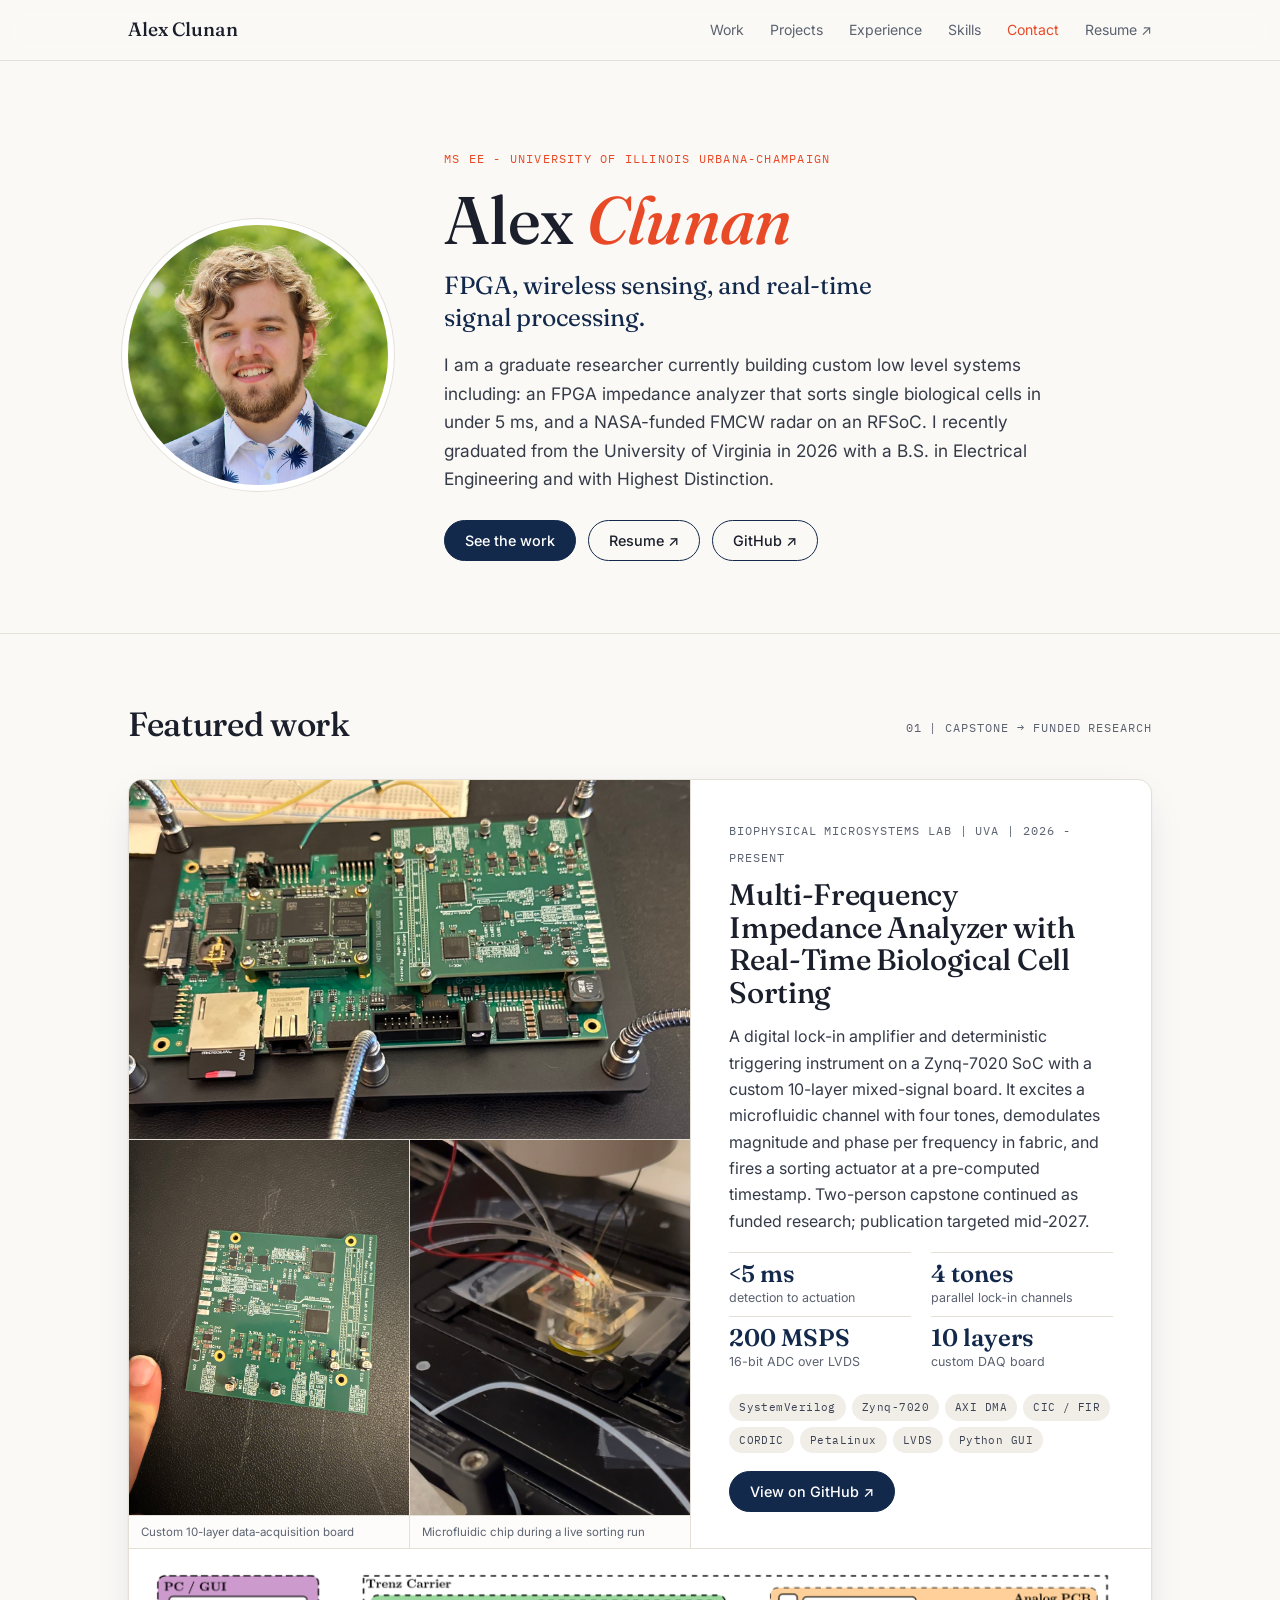
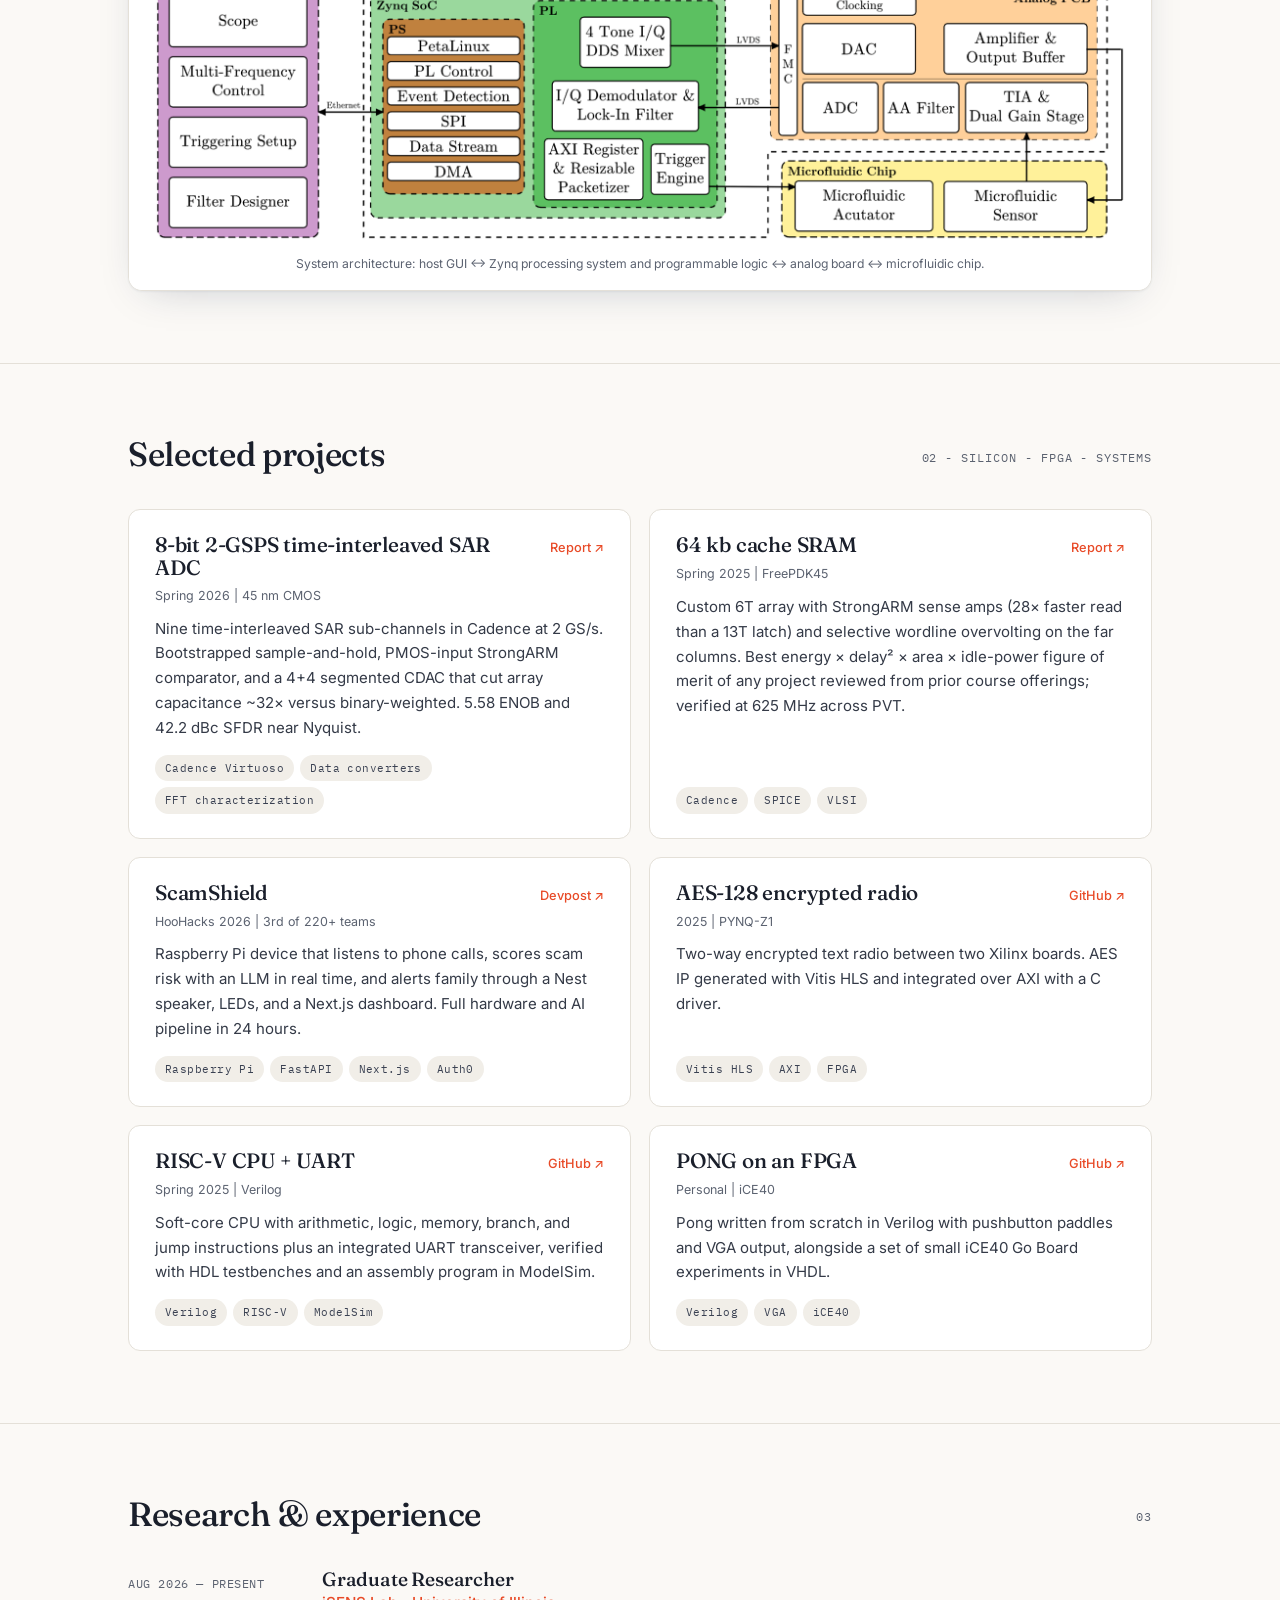
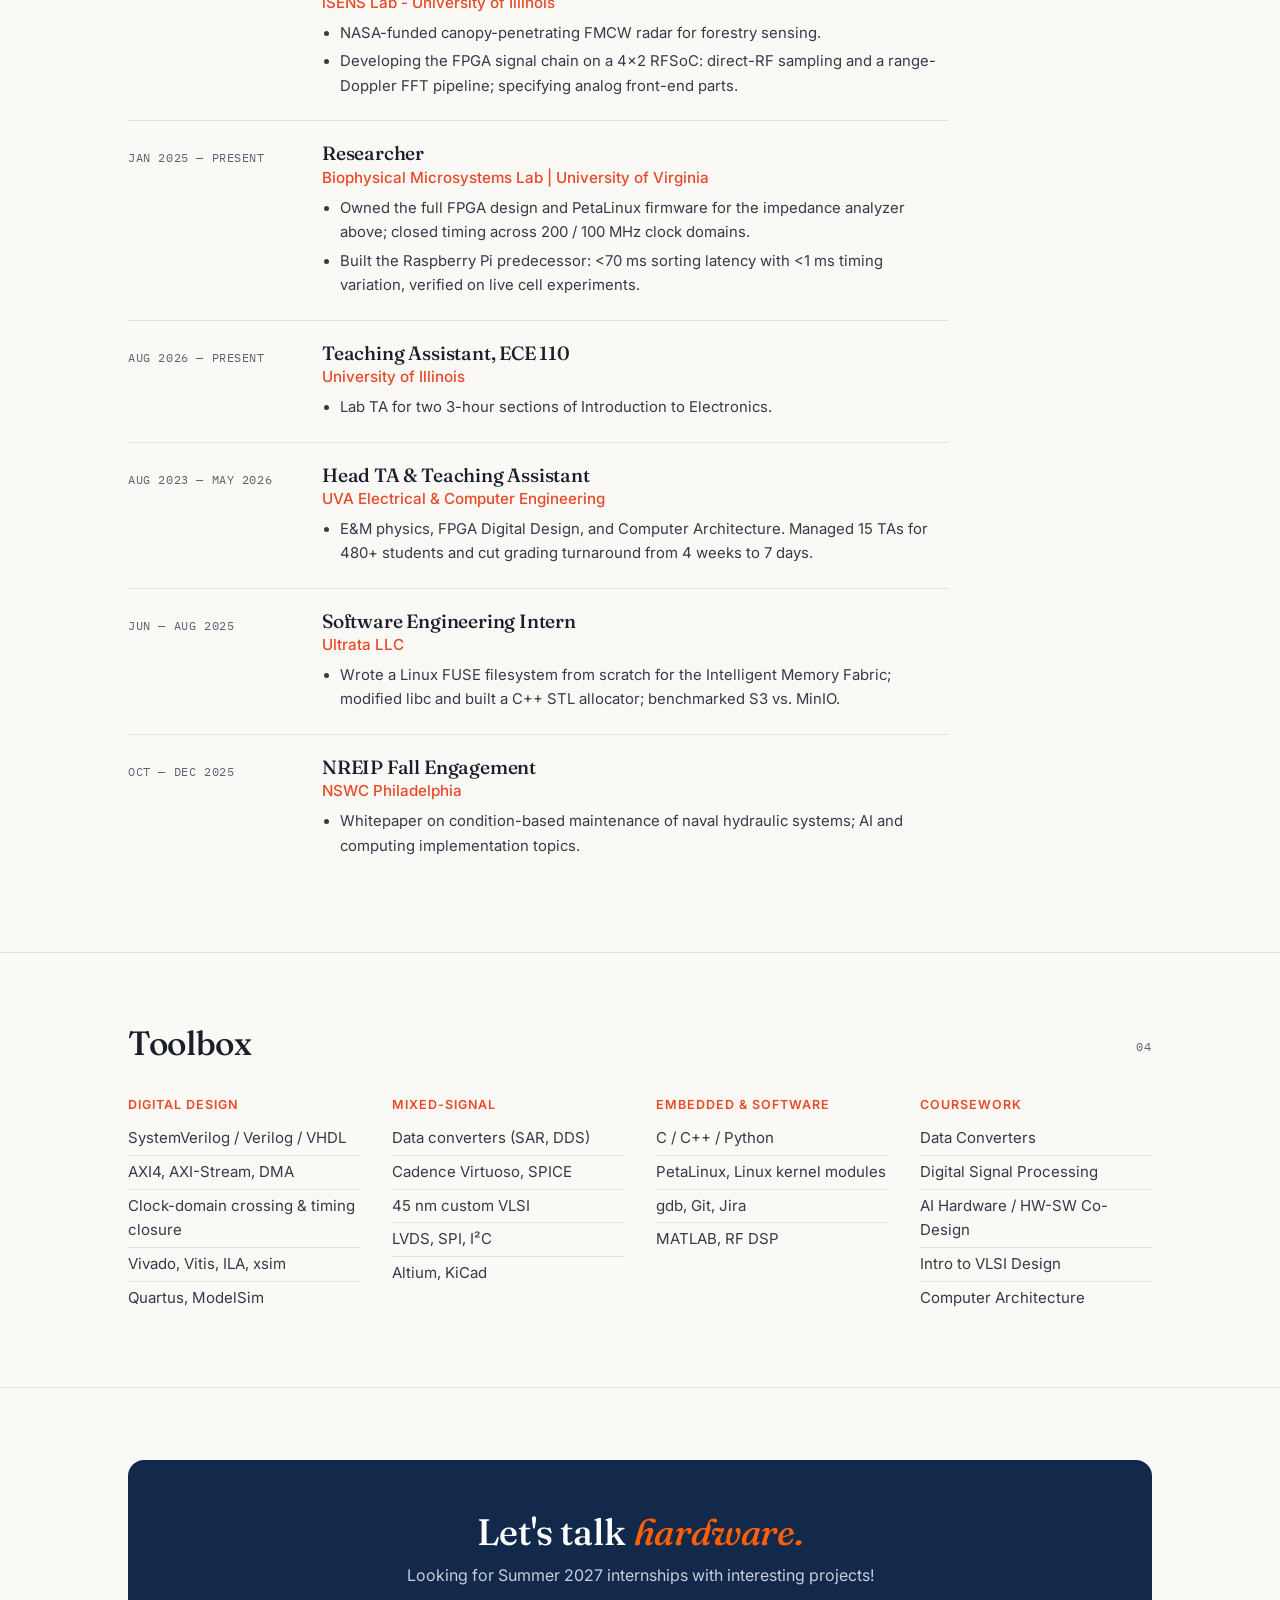
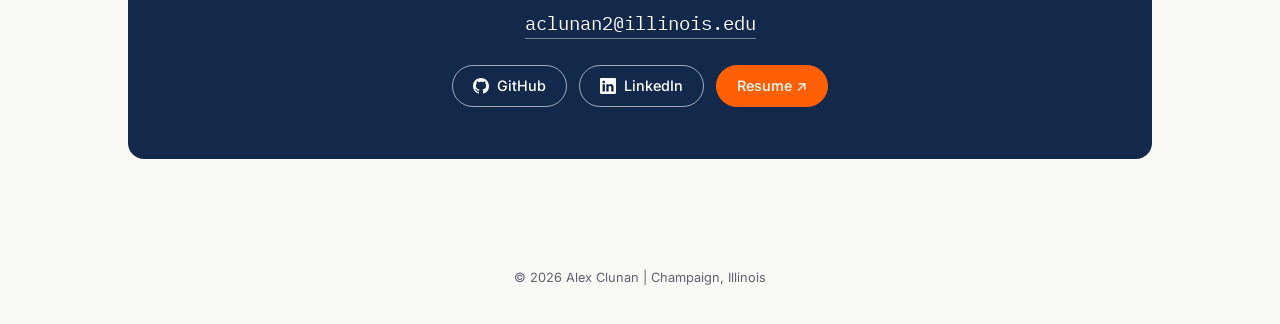
==== commit ba1b70c6: "sep-2026" ====
--- a/index.html
+++ b/index.html
@@ -3,281 +3,268 @@
 <head>
     <meta charset="UTF-8">
     <meta name="viewport" content="width=device-width, initial-scale=1.0">
-    <title>Alex Clunan | Electrical Engineering Student</title>
-    <meta name="description" content="Engineering Portfolio of Alex Clunan - VLSI, FPGA, & Embedded Systems">
+    <title>Alex Clunan | FPGA & Mixed-Signal Instrumentation</title>
+    <meta name="description" content="Portfolio of Alex Clunan, M.S. Electrical Engineering student at the University of Illinois.">
     <link rel="canonical" href="https://alexclunan.com/">
+    <link rel="icon" href="assets/favicon.svg" type="image/svg+xml">
     <meta property="og:type" content="website">
     <meta property="og:url" content="https://alexclunan.com/">
-    <meta property="og:title" content="Alex Clunan | Electrical Engineering Student">
-    <meta property="og:description" content="Engineering Portfolio of Alex Clunan - VLSI, FPGA, & Embedded Systems">
-    <meta name="twitter:card" content="summary">
-    <meta name="twitter:title" content="Alex Clunan | Electrical Engineering Student">
-    <meta name="twitter:description" content="Engineering Portfolio of Alex Clunan - VLSI, FPGA, & Embedded Systems">
+    <meta property="og:title" content="Alex Clunan | FPGA, DSP, & Wireless Sensing">
+    <meta property="og:description" content="M.S. EE student at Illinois">
+    <meta property="og:image" content="https://alexclunan.com/assets/img/og.jpg">
     <link rel="preconnect" href="https://fonts.googleapis.com">
     <link rel="preconnect" href="https://fonts.gstatic.com" crossorigin>
-    <link href="https://fonts.googleapis.com/css2?family=Source+Sans+3:ital,wght@0,400;0,600;0,700;1,400&display=swap" rel="stylesheet">
+    <link href="https://fonts.googleapis.com/css2?family=Fraunces:opsz,wght@9..144,500;9..144,600&family=Inter:wght@400;500;600&family=IBM+Plex+Mono:wght@400;500&display=swap" rel="stylesheet">
     <link rel="stylesheet" href="styles.css">
-    <link rel="stylesheet" href="https://cdnjs.cloudflare.com/ajax/libs/font-awesome/6.0.0/css/all.min.css">
+    <script type="application/ld+json">
+    {
+      "@context": "https://schema.org",
+      "@type": "Person",
+      "name": "Alex Clunan",
+      "url": "https://alexclunan.com/",
+      "image": "https://alexclunan.com/assets/img/headshot.jpg",
+      "jobTitle": "Graduate Researcher, Electrical Engineering",
+      "affiliation": { "@type": "CollegeOrUniversity", "name": "University of Illinois Urbana-Champaign" },
+      "alumniOf": { "@type": "CollegeOrUniversity", "name": "University of Virginia" },
+      "sameAs": ["https://github.com/alexclunan", "https://www.linkedin.com/in/alexclunan"]
+    }
+    </script>
 </head>
 <body id="top">
 
     <a href="#main-content" class="skip-link">Skip to main content</a>
 
-    <nav class="navbar" aria-label="Primary">
-        <div class="container nav-container">
-            <a href="#top" class="logo">Alex Clunan // Portfolio</a>
+    <nav class="nav" aria-label="Primary">
+        <div class="wrap nav-inner">
+            <a href="#top" class="nav-name">Alex Clunan</a>
             <button type="button" class="nav-toggle" aria-expanded="false" aria-controls="primary-nav" aria-label="Open menu">
-                <i class="fas fa-bars" aria-hidden="true"></i>
+                <span class="nav-toggle-bar" aria-hidden="true"></span>
             </button>
             <ul class="nav-links" id="primary-nav">
-                <li><a href="#roles">ROLES</a></li>
-                <li><a href="#experience">EXPERIENCE</a></li>
-                <li><a href="#projects">PROJECTS</a></li>
-                <li><a href="#skills">SKILLS</a></li>
-                <li><a href="#contact">CONTACT</a></li>
-                <li><a href="resume.pdf" target="_blank" rel="noopener noreferrer">RESUME</a></li>
+                <li><a href="#work">Work</a></li>
+                <li><a href="#projects">Projects</a></li>
+                <li><a href="#experience">Experience</a></li>
+                <li><a href="#skills">Skills</a></li>
+                <li><a href="#contact">Contact</a></li>
+                <li><a href="resume.pdf" target="_blank" rel="noopener noreferrer">Resume ↗</a></li>
             </ul>
         </div>
     </nav>
 
     <main id="main-content">
+
     <header class="hero">
-        <div class="container hero-content">
-            <span class="label">/// PORTFOLIO</span>
-            <h1>ALEX CLUNAN</h1>
-            <h2 class="subtitle">Electrical Engineering Student | VLSI & Computer Hardware Design</h2>
-            <p>
-                I am a senior Electrical Engineering student at the University of Virginia specializing in <strong>VLSI design</strong>, <strong>computer hardware architecture</strong>, and <strong>embedded systems</strong>. My work spans from nanoscale circuit optimization to systems-level hardware-software integration.
-            </p>
-            <div class="hero-actions">
-                <a href="#projects" class="btn primary">SELECTED PROJECTS</a>
-                <a href="resume.pdf" target="_blank" rel="noopener noreferrer" class="btn">VIEW RESUME</a>
+        <div class="wrap hero-inner">
+            <img class="hero-photo" src="assets/img/headshot.jpg" alt="Alex Clunan" width="800" height="800" fetchpriority="high">
+            <div class="hero-text">
+                <p class="kicker">MS EE - University of Illinois Urbana-Champaign</p>
+                <h1>Alex <em>Clunan</em></h1>
+                <p class="hero-tag">FPGA, wireless sensing, and real-time signal processing.</p>
+                <p class="hero-body">I am a graduate researcher currently building custom low level systems including: an FPGA impedance analyzer that sorts single biological cells in under 5 ms, and a NASA-funded FMCW radar on an RFSoC. I recently graduated from the University of Virginia in 2026 with a B.S. in Electrical Engineering and with Highest Distinction.</p>
+                <div class="btn-row">
+                    <a class="btn btn-primary" href="#work">See the work</a>
+                    <a class="btn" href="resume.pdf" target="_blank" rel="noopener noreferrer">Resume ↗</a>
+                    <a class="btn" href="https://github.com/alexclunan" target="_blank" rel="noopener noreferrer">GitHub ↗</a>
+                </div>
             </div>
         </div>
     </header>
 
-    <section id="roles" class="section">
-        <div class="container">
-            <h2>01 // Current Roles</h2>
-            <div>
-                <div class="job">
-                    <h3>Head Teaching Assistant <span class="company">- Applied Physics (Electricity & Magnetism)</span></h3>
-                    <p>Leading a team of 15 TAs, coordinating lab sessions, ensuring grading and office hour duties are met, and developing curriculum materials.</p>
-                </div>
-
-                <div class="job">
-                    <h3>Teaching Assistant <span class="company">- Computer Architecture and Design</span></h3>
-                    <p>Guiding students through the design and implementation of pipelined RISC-V processors and providing feedback on digital design concepts.</p>
-                </div>
-
-                <div class="job">
-                    <h3>Undergraduate Researcher <span class="company">- Swami Lab</span></h3>
-                    <p>Developing low-cost, low-latency impedance measurement systems for biological signal analysis using Raspberry Pi and custom PCB architecture.</p>
-                </div>
+    <section id="work" class="section">
+        <div class="wrap">
+            <div class="section-head">
+                <h2>Featured work</h2>
+                <span class="mono">01 | Capstone → funded research</span>
+            </div>
+
+            <article class="feature">
+                <div class="feature-top">
+                    <div class="feature-media">
+                        <figure class="feature-main">
+                            <img src="assets/img/iza_board.jpg" alt="Impedance analyzer data-acquisition board mounted on the Trenz carrier" width="1600" height="1023" loading="lazy">
+                        </figure>
+                        <div class="feature-thumbs">
+                            <figure>
+                                <img src="assets/img/custom_pcb.jpg" alt="Custom 10-layer data-acquisition PCB" width="1400" height="1050" loading="lazy">
+                                <figcaption>Custom 10-layer data-acquisition board</figcaption>
+                            </figure>
+                            <figure>
+                                <img src="assets/img/microfluidic.jpg" alt="Microfluidic chip on the microscope stage" width="1200" height="967" loading="lazy">
+                                <figcaption>Microfluidic chip during a live sorting run</figcaption>
+                            </figure>
+                        </div>
+                    </div>
+                    <div class="feature-text">
+                        <span class="mono">Biophysical Microsystems Lab | UVA | 2026 - present</span>
+                        <h3>Multi-Frequency Impedance Analyzer with Real-Time Biological Cell Sorting</h3>
+                        <p>A digital lock-in amplifier and deterministic triggering instrument on a Zynq-7020 SoC with a custom 10-layer mixed-signal board. It excites a microfluidic channel with four tones, demodulates magnitude and phase per frequency in fabric, and fires a sorting actuator at a pre-computed timestamp. Two-person capstone continued as funded research; publication targeted mid-2027.</p>
+                        <dl class="stats">
+                            <div><dt>&lt;5 ms</dt><dd>detection to actuation</dd></div>
+                            <div><dt>4 tones</dt><dd>parallel lock-in channels</dd></div>
+                            <div><dt>200 MSPS</dt><dd>16-bit ADC over LVDS</dd></div>
+                            <div><dt>10 layers</dt><dd>custom DAQ board</dd></div>
+                        </dl>
+                        <ul class="chips" aria-label="Technologies">
+                            <li>SystemVerilog</li><li>Zynq-7020</li><li>AXI DMA</li><li>CIC / FIR</li><li>CORDIC</li><li>PetaLinux</li><li>LVDS</li><li>Python GUI</li>
+                        </ul>
+                        <p class="feature-links">
+                            <a class="btn btn-primary" href="https://github.com/alexclunan/impedance-analyzer" target="_blank" rel="noopener noreferrer">View on GitHub ↗</a>
+                        </p>
+                    </div>
+                </div>
+                <figure class="feature-diagram">
+                    <img src="assets/img/iza_arch.png" alt="System architecture diagram: PC GUI, Zynq processing system and programmable logic, analog PCB, microfluidic chip" width="2000" height="562" loading="lazy">
+                    <figcaption>System architecture: host GUI ↔ Zynq processing system and programmable logic ↔ analog board ↔ microfluidic chip.</figcaption>
+                </figure>
+            </article>
+        </div>
+    </section>
+
+    <section id="projects" class="section">
+        <div class="wrap">
+            <div class="section-head">
+                <h2>Selected projects</h2>
+                <span class="mono">02 - Silicon - FPGA - Systems</span>
+            </div>
+            <div class="project-grid">
+
+                <article class="project">
+                    <div class="project-row">
+                        <h3>8-bit 2-GSPS time-interleaved SAR ADC</h3>
+                        <a href="SAR_ADC.pdf" target="_blank" rel="noopener noreferrer">Report ↗</a>
+                    </div>
+                    <p class="project-when">Spring 2026 | 45 nm CMOS</p>
+                    <p>Nine time-interleaved SAR sub-channels in Cadence at 2 GS/s. Bootstrapped sample-and-hold, PMOS-input StrongARM comparator, and a 4+4 segmented CDAC that cut array capacitance ~32× versus binary-weighted. 5.58 ENOB and 42.2 dBc SFDR near Nyquist.</p>
+                    <ul class="chips"><li>Cadence Virtuoso</li><li>Data converters</li><li>FFT characterization</li></ul>
+                </article>
+
+                <article class="project">
+                    <div class="project-row">
+                        <h3>64 kb cache SRAM</h3>
+                        <a href="vlsi_report.pdf" target="_blank" rel="noopener noreferrer">Report ↗</a>
+                    </div>
+                    <p class="project-when">Spring 2025 | FreePDK45</p>
+                    <p>Custom 6T array with StrongARM sense amps (28× faster read than a 13T latch) and selective wordline overvolting on the far columns. Best energy × delay² × area × idle-power figure of merit of any project reviewed from prior course offerings; verified at 625 MHz across PVT.</p>
+                    <ul class="chips"><li>Cadence</li><li>SPICE</li><li>VLSI</li></ul>
+                </article>
+
+                <article class="project">
+                    <div class="project-row">
+                        <h3>ScamShield</h3>
+                        <a href="https://devpost.com/software/scamshield-87rbxe" target="_blank" rel="noopener noreferrer">Devpost ↗</a>
+                    </div>
+                    <p class="project-when">HooHacks 2026 | 3rd of 220+ teams</p>
+                    <p>Raspberry Pi device that listens to phone calls, scores scam risk with an LLM in real time, and alerts family through a Nest speaker, LEDs, and a Next.js dashboard. Full hardware and AI pipeline in 24 hours.</p>
+                    <ul class="chips"><li>Raspberry Pi</li><li>FastAPI</li><li>Next.js</li><li>Auth0</li></ul>
+                </article>
+
+                <article class="project">
+                    <div class="project-row">
+                        <h3>AES-128 encrypted radio</h3>
+                        <a href="https://github.com/hplp/2025-fpga-design-projects-EncryptedRadio" target="_blank" rel="noopener noreferrer">GitHub ↗</a>
+                    </div>
+                    <p class="project-when">2025 | PYNQ-Z1</p>
+                    <p>Two-way encrypted text radio between two Xilinx boards. AES IP generated with Vitis HLS and integrated over AXI with a C driver.</p>
+                    <ul class="chips"><li>Vitis HLS</li><li>AXI</li><li>FPGA</li></ul>
+                </article>
+
+                <article class="project">
+                    <div class="project-row">
+                        <h3>RISC-V CPU + UART</h3>
+                        <a href="https://github.com/alexclunan/RISCV_CPU" target="_blank" rel="noopener noreferrer">GitHub ↗</a>
+                    </div>
+                    <p class="project-when">Spring 2025 | Verilog</p>
+                    <p>Soft-core CPU with arithmetic, logic, memory, branch, and jump instructions plus an integrated UART transceiver, verified with HDL testbenches and an assembly program in ModelSim.</p>
+                    <ul class="chips"><li>Verilog</li><li>RISC-V</li><li>ModelSim</li></ul>
+                </article>
+
+                <article class="project">
+                    <div class="project-row">
+                        <h3>PONG on an FPGA</h3>
+                        <a href="https://github.com/alexclunan/Personal_FPGA_Projects" target="_blank" rel="noopener noreferrer">GitHub ↗</a>
+                    </div>
+                    <p class="project-when">Personal | iCE40</p>
+                    <p>Pong written from scratch in Verilog with pushbutton paddles and VGA output, alongside a set of small iCE40 Go Board experiments in VHDL.</p>
+                    <ul class="chips"><li>Verilog</li><li>VGA</li><li>iCE40</li></ul>
+                </article>
+
             </div>
         </div>
     </section>
 
     <section id="experience" class="section">
-        <div class="container">
-            <h2>02 // Experience</h2>
-            <div>
-                
-                <div class="job">
-                    <h3>Software Engineering Intern <span class="company">@ Ultrata LLC</span></h3>
-                    <span class="job-date">Remote | June 2025 - Present</span>
-                    <ul>
-                        <li>Developed a Linux FUSE filesystem to interface with the Intelligent Memory Fabric (IMF), implementing over 30 functions with extensive debugging in gdb.</li>
-                        <li>Modified the C standard library and created C++ STL allocator classes to enable compatibility with IMF.</li>
-                        <li>Benchmarked S3 interface vs. MinIO performance using proprietary tools.</li>
-                    </ul>
-                </div>
-
-                <div class="job">
-                    <h3>Naval Research Enterprise Internship Program (NREIP) Fall Engagement <span class="company">@ Naval Surface Warfare Center (NSWC) Philadelphia</span></h3>
-                    <span class="job-date">Oct 2025 - Dec 2025</span>
-                    <ul>
-                        <li>Collaborated on a whitepaper for Condition Based Maintenance of naval hydraulic systems. Focused on data analysis and AI integration topics.</li>
-                    </ul>
-                </div>
-
-                <div class="job">
-                    <h3>Emergency Medical Technician <span class="company">@ Charlottesville Albemarle Rescue Squad</span></h3>
-                    <span class="job-date">Aug 2023 - Feb 2024</span>
-                    <ul>
-                        <li>Provided direct patient care and emergency medical treatment on scene and during ambulance transport.</li>
-                    </ul>
-                </div>
-
-                <div class="job">
-                    <h3>Bassist / Keyboardist / Audio Engineer</h3>
-                    <p>Performing live music and managing sound production and mixing for a rock band.</p>
-                </div>
-
-            </div>
-        </div>
-    </section>
-
-    <section id="projects" class="section">
-        <div class="container">
-            <h2>03 // Selected Projects</h2>
-            <div class="projects-grid">
-
-                <div class="project-card">
-                    <div class="project-header">
-                        <span class="project-title">CUSTOM IMPEDANCE ANALYZER</span>
-                        <div class="project-links">
-                            <a href="https://github.com/alexclunan/impedance-analyzer" target="_blank" rel="noopener noreferrer" aria-label="Custom impedance analyzer — open GitHub repository"><i class="fab fa-github" aria-hidden="true"></i></a>
-                        </div>
-                    </div>
-                    <div class="project-content">
-                        <p class="project-desc">
-                            <strong>In progress (Spring 2026 capstone).</strong> Collaboration with Swami Lab at UVA: lock-in amplifier and processing pipeline for real-time <strong>impedance</strong> analysis to support cell sorting (Verilog, DSP, FPGA, and PCB work).
-                        </p>
-                        <div class="tech-stack">
-                            <span class="tech-label">TECHNOLOGIES</span>
-                            <ul class="project-tech">
-                                <li>Verilog</li>
-                                <li>DSP</li>
-                                <li>FPGA</li>
-                                <li>PCB Design</li>
-                            </ul>
-                        </div>
-                    </div>
-                </div>
-
-                <div class="project-card">
-                    <div class="project-header">
-                        <span class="project-title">SECURE TWO-WAY RADIO SYSTEM</span>
-                        <div class="project-links">
-                            <a href="https://github.com/hplp/2025-fpga-design-projects-EncryptedRadio" target="_blank" rel="noopener noreferrer" aria-label="Secure two-way radio project — open GitHub repository"><i class="fab fa-github" aria-hidden="true"></i></a>
-                        </div>
-                    </div>
-                    <div class="project-content">
-                        <p class="project-desc">
-                            Built an AES-128 encrypted radio system on PYNQ-Z1 <strong>Xilinx</strong> FPGA boards using <strong>Vitis HLS</strong> to generate hardware IP modules with AXI protocol integration. Demonstrated successful encrypted communication between two boards via radio.
-                        </p>
-                        <div class="tech-stack">
-                            <span class="tech-label">TECHNOLOGIES</span>
-                            <ul class="project-tech">
-                                <li>Xilinx Tools</li>
-                                <li>FPGA</li>
-                                <li>Verilog</li>
-                                <li>C Driver</li>
-                            </ul>
-                        </div>
-                    </div>
-                </div>
-
-                <div class="project-card">
-                    <div class="project-header">
-                        <span class="project-title">CUSTOM 64KB SRAM ARRAY DESIGN</span>
-                        <div class="project-links">
-                            <a href="vlsi_report.pdf" target="_blank" rel="noopener noreferrer" aria-label="SRAM design project — open technical report (PDF)"><i class="fas fa-file-pdf" aria-hidden="true"></i></a>
-                        </div>
-                    </div>
-                    <div class="project-content">
-                        <p class="project-desc">
-                            Designed and optimized a complete SRAM system in <strong>FreePDK 45nm</strong> using Cadence Virtuoso. Implemented custom 6T bitcells and evaluated multiple sense amplifier and decoder architectures. Applied dynamic wordline voltage techniques to optimize the ActiveEnergyPerAccess×Delay²×Area×IdlePower metric. Verified the design using SPICE simulations, checking across PVT corners.
-                        </p>
-                        <div class="tech-stack">
-                            <span class="tech-label">TECHNOLOGIES</span>
-                            <ul class="project-tech">
-                                <li>Cadence Virtuoso</li>
-                                <li>FreePDK45</li>
-                                <li>SPICE Simulation</li>
-                            </ul>
-                        </div>
-                    </div>
-                </div>
-
-                <div class="project-card">
-                    <div class="project-header">
-                        <span class="project-title">RISC-V SOFT-CORE PROCESSOR</span>
-                        <div class="project-links">
-                            <a href="https://github.com/alexclunan/RISCV_CPU" target="_blank" rel="noopener noreferrer" aria-label="RISC-V CPU project — open GitHub repository"><i class="fab fa-github" aria-hidden="true"></i></a>
-                        </div>
-                    </div>
-                    <div class="project-content">
-                        <p class="project-desc">
-                            Constructed a complete soft-core RISC-V CPU supporting arithmetic, logic, memory, and branch instructions. Integrated UART transceiver and validated functionality through comprehensive ModelSim testbenches.
-                        </p>
-                        <div class="tech-stack">
-                            <span class="tech-label">TECHNOLOGIES</span>
-                            <ul class="project-tech">
-                                <li>Verilog</li>
-                                <li>RISC-V Assembly</li>
-                                <li>ModelSim</li>
-                            </ul>
-                        </div>
-                    </div>
-                </div>
-
-                <div class="project-card">
-                    <div class="project-header">
-                        <span class="project-title">FPGA AUDIO SYNTHESIZER</span>
-                        <div class="project-links">
-                            <a href="https://github.com/alexclunan/FPGA_Synth" target="_blank" rel="noopener noreferrer" aria-label="FPGA audio synthesizer — open GitHub repository"><i class="fab fa-github" aria-hidden="true"></i></a>
-                        </div>
-                    </div>
-                    <div class="project-content">
-                        <p class="project-desc">
-                            Designed a hardware synthesizer featuring an LFO, mixer, and a custom delta-sigma 1-bit DAC output. Implemented entirely in Verilog.
-                        </p>
-                        <div class="tech-stack">
-                            <span class="tech-label">TECHNOLOGIES</span>
-                            <ul class="project-tech">
-                                <li>Verilog</li>
-                                <li>DSP</li>
-                                <li>Music</li>
-                            </ul>
-                        </div>
-                    </div>
-                </div>
-
-                <div class="project-card">
-                    <div class="project-header">
-                        <span class="project-title">SPIKING NEURAL NETWORK ACCELERATION</span>
-                        <div class="project-links">
-                            <a href="https://github.com/Mircea-s-classes/ai-hardware-project-proposal-antimony-pentafluoride-enjoyers/tree/main" target="_blank" rel="noopener noreferrer" aria-label="Spiking neural network project — open GitHub repository"><i class="fab fa-github" aria-hidden="true"></i></a>
-                        </div>
-                    </div>
-                    <div class="project-content">
-                        <p class="project-desc">
-                            Developed and trained a Convolutional Neural Network (CNN) for MNIST classification, then converted it to a Spiking Neural Network (SNN) for deployment on <strong>BrainChip Akida</strong> hardware. Benchmarked inference latency, energy efficiency, and accuracy against Intel i7-8700k CPU baseline.
-                        </p>
-                        <div class="tech-stack">
-                            <span class="tech-label">TECHNOLOGIES</span>
-                            <ul class="project-tech">
-                                <li>Python (TensorFlow)</li>
-                                <li>Akida SDK</li>
-                                <li>Neuromorphic Hardware</li>
-                            </ul>
-                        </div>
-                    </div>
-                </div>
-
-                <div class="project-card">
-                    <div class="project-header">
-                        <span class="project-title">SCAMSHIELD (HOOHACKS 2026)</span>
-                        <div class="project-links">
-                            <a href="https://devpost.com/software/scamshield-87rbxe" target="_blank" rel="noopener noreferrer" aria-label="ScamShield — open project on Devpost"><i class="fas fa-arrow-up-right-from-square" aria-hidden="true"></i></a>
-                        </div>
-                    </div>
-                    <div class="project-content">
-                        <p class="project-desc">
-                            <strong>3rd place overall.</strong> Raspberry Pi system that listens to phone calls in real time, scores scam risk with Gemini and triggers immediate alerts via a Google Nest Speaker, LEDs/buzzer, and family notifications with a <strong>Next.js</strong> / <strong>Auth0</strong> dashboard on <strong>Vercel</strong>. Built with <strong>FastAPI</strong>, local STT, and <strong>SQLite</strong> logging.
-                        </p>
-                        <div class="tech-stack">
-                            <span class="tech-label">TECHNOLOGIES</span>
-                            <ul class="project-tech">
-                                <li>Raspberry Pi</li>
-                                <li>Python / FastAPI</li>
-                                <li>Next.js / TypeScript</li>
-                                <li>Gemini API</li>
-                                <li>Auth0 / Vercel</li>
-                            </ul>
-                        </div>
+        <div class="wrap">
+            <div class="section-head">
+                <h2>Research &amp; experience</h2>
+                <span class="mono">03</span>
+            </div>
+            <div class="timeline">
+
+                <div class="job">
+                    <span class="job-when">Aug 2026 — Present</span>
+                    <div>
+                        <h3>Graduate Researcher</h3>
+                        <p class="job-org">iSENS Lab - University of Illinois</p>
+                        <ul>
+                            <li>NASA-funded canopy-penetrating FMCW radar for forestry sensing.</li>
+                            <li>Developing the FPGA signal chain on a 4×2 RFSoC: direct-RF sampling and a range-Doppler FFT pipeline; specifying analog front-end parts.</li>
+                        </ul>
+                    </div>
+                </div>
+
+                <div class="job">
+                    <span class="job-when">Jan 2025 — Present</span>
+                    <div>
+                        <h3>Researcher</h3>
+                        <p class="job-org">Biophysical Microsystems Lab | University of Virginia</p>
+                        <ul>
+                            <li>Owned the full FPGA design and PetaLinux firmware for the impedance analyzer above; closed timing across 200 / 100 MHz clock domains.</li>
+                            <li>Built the Raspberry Pi predecessor: &lt;70 ms sorting latency with &lt;1 ms timing variation, verified on live cell experiments.</li>
+                        </ul>
+                    </div>
+                </div>
+
+                <div class="job">
+                    <span class="job-when">Aug 2026 — Present</span>
+                    <div>
+                        <h3>Teaching Assistant, ECE 110</h3>
+                        <p class="job-org">University of Illinois</p>
+                        <ul>
+                            <li>Lab TA for two 3-hour sections of Introduction to Electronics.</li>
+                        </ul>
+                    </div>
+                </div>
+
+                <div class="job">
+                    <span class="job-when">Aug 2023 — May 2026</span>
+                    <div>
+                        <h3>Head TA &amp; Teaching Assistant</h3>
+                        <p class="job-org">UVA Electrical &amp; Computer Engineering</p>
+                        <ul>
+                            <li>E&amp;M physics, FPGA Digital Design, and Computer Architecture. Managed 15 TAs for 480+ students and cut grading turnaround from 4 weeks to 7 days.</li>
+                        </ul>
+                    </div>
+                </div>
+
+                <div class="job">
+                    <span class="job-when">Jun — Aug 2025</span>
+                    <div>
+                        <h3>Software Engineering Intern</h3>
+                        <p class="job-org">Ultrata LLC</p>
+                        <ul>
+                            <li>Wrote a Linux FUSE filesystem from scratch for the Intelligent Memory Fabric; modified libc and built a C++ STL allocator; benchmarked S3 vs. MinIO.</li>
+                        </ul>
+                    </div>
+                </div>
+
+                <div class="job">
+                    <span class="job-when">Oct — Dec 2025</span>
+                    <div>
+                        <h3>NREIP Fall Engagement</h3>
+                        <p class="job-org">NSWC Philadelphia</p>
+                        <ul>
+                            <li>Whitepaper on condition-based maintenance of naval hydraulic systems; AI and computing implementation topics.</li>
+                        </ul>
                     </div>
                 </div>
 
@@ -286,48 +273,57 @@
     </section>
 
     <section id="skills" class="section">
-        <div class="container">
-            <h2>04 // Technical Skills</h2>
-            <div class="about-grid skills-two-col">
-                <div class="skills-container skills-container--flush">
-                    <span class="label label--skills">HARDWARE & TOOLS</span>
-                    <ul class="skills-list skills-list--single">
-                        <li>Cadence Virtuoso</li>
-                        <li>Xilinx Vitis / Vivado</li>
-                        <li>ModelSim / Quartus</li>
-                        <li>FPGA Development</li>
-                    </ul>
-                </div>
-                <div class="skills-container skills-container--flush">
-                    <span class="label label--skills">PROGRAMMING & SPECIALIZATIONS</span>
-                    <ul class="skills-list skills-list--single">
-                        <li>C / C++ / Python</li>
-                        <li>Verilog / SystemVerilog</li>
-                        <li>RISC-V Assembly</li>
-                        <li>VLSI & Embedded Systems</li>
-                    </ul>
+        <div class="wrap">
+            <div class="section-head">
+                <h2>Toolbox</h2>
+                <span class="mono">04</span>
+            </div>
+            <div class="skills">
+                <div>
+                    <h3>Digital design</h3>
+                    <ul><li>SystemVerilog / Verilog / VHDL</li><li>AXI4, AXI-Stream, DMA</li><li>Clock-domain crossing &amp; timing closure</li><li>Vivado, Vitis, ILA, xsim</li><li>Quartus, ModelSim</li></ul>
+                </div>
+                <div>
+                    <h3>Mixed-signal</h3>
+                    <ul><li>Data converters (SAR, DDS)</li><li>Cadence Virtuoso, SPICE</li><li>45 nm custom VLSI</li><li>LVDS, SPI, I²C</li><li>Altium, KiCad</li></ul>
+                </div>
+                <div>
+                    <h3>Embedded &amp; software</h3>
+                    <ul><li>C / C++ / Python</li><li>PetaLinux, Linux kernel modules</li><li>gdb, Git, Jira</li><li>MATLAB, RF DSP</li></ul>
+                </div>
+                <div>
+                    <h3>Coursework</h3>
+                    <ul><li>Data Converters</li><li>Digital Signal Processing</li><li>AI Hardware / HW-SW Co-Design</li><li>Intro to VLSI Design</li><li>Computer Architecture</li></ul>
                 </div>
             </div>
         </div>
     </section>
 
     <section id="contact" class="section">
-        <div class="container">
-            <h2>05 // Contact</h2>
-            <div class="contact-card">
-                <a href="mailto:portfolio@alexclunan.com" class="email-link">portfolio@alexclunan.com</a>
-
-                <div class="social-links">
-                    <a href="https://github.com/alexclunan" target="_blank" rel="noopener noreferrer"><i class="fab fa-github" aria-hidden="true"></i> GitHub</a>
-                    <a href="https://www.linkedin.com/in/alex-clunan-92a653360/" target="_blank" rel="noopener noreferrer"><i class="fab fa-linkedin" aria-hidden="true"></i> LinkedIn</a>
-                </div>
-            </div>
-        </div>
-    </section>
+        <div class="wrap">
+            <div class="cta">
+                <h2>Let's talk <em>hardware.</em></h2>
+                <p>Looking for Summer 2027 internships with interesting projects!</p>
+                <a class="cta-email" href="mailto:aclunan2@illinois.edu">aclunan2@illinois.edu</a>
+                <div class="btn-row btn-row-center">
+                    <a class="btn btn-light" href="https://github.com/alexclunan" target="_blank" rel="noopener noreferrer">
+                        <svg aria-hidden="true" viewBox="0 0 16 16" width="16" height="16"><path fill="currentColor" d="M8 0C3.58 0 0 3.58 0 8c0 3.54 2.29 6.53 5.47 7.59.4.07.55-.17.55-.38 0-.19-.01-.82-.01-1.49-2.01.37-2.53-.49-2.69-.94-.09-.23-.48-.94-.82-1.13-.28-.15-.68-.52-.01-.53.63-.01 1.08.58 1.23.82.72 1.21 1.87.87 2.33.66.07-.52.28-.87.51-1.07-1.78-.2-3.64-.89-3.64-3.95 0-.87.31-1.59.82-2.15-.08-.2-.36-1.02.08-2.12 0 0 .67-.21 2.2.82.64-.18 1.32-.27 2-.27.68 0 1.36.09 2 .27 1.53-1.04 2.2-.82 2.2-.82.44 1.1.16 1.92.08 2.12.51.56.82 1.27.82 2.15 0 3.07-1.87 3.75-3.65 3.95.29.25.54.73.54 1.48 0 1.07-.01 1.93-.01 2.2 0 .21.15.46.55.38A8.013 8.013 0 0 0 16 8c0-4.42-3.58-8-8-8z"/></svg>
+                        GitHub
+                    </a>
+                    <a class="btn btn-light" href="https://www.linkedin.com/in/alexclunan" target="_blank" rel="noopener noreferrer">
+                        <svg aria-hidden="true" viewBox="0 0 16 16" width="16" height="16"><path fill="currentColor" d="M0 1.146C0 .513.526 0 1.175 0h13.65C15.474 0 16 .513 16 1.146v13.708c0 .633-.526 1.146-1.175 1.146H1.175C.526 16 0 15.487 0 14.854V1.146zm4.943 12.248V6.169H2.542v7.225h2.401zm-1.2-8.212c.837 0 1.358-.554 1.358-1.248-.015-.709-.52-1.248-1.342-1.248-.822 0-1.359.54-1.359 1.248 0 .694.521 1.248 1.327 1.248h.016zm4.908 8.212V9.359c0-.216.016-.432.08-.586.173-.431.568-.878 1.232-.878.869 0 1.216.662 1.216 1.634v3.865h2.401V9.25c0-2.22-1.184-3.252-2.764-3.252-1.274 0-1.845.7-2.165 1.193v.025h-.016a5.54 5.54 0 0 1 .016-.025V6.169h-2.4c.03.678 0 7.225 0 7.225h2.4z"/></svg>
+                        LinkedIn
+                    </a>
+                    <a class="btn btn-accent" href="resume.pdf" target="_blank" rel="noopener noreferrer">Resume ↗</a>
+                </div>
+            </div>
+        </div>
+    </section>
+
     </main>
 
     <footer class="footer">
-        <p> © 2026 ALEX CLUNAN</p>
+        <p>© 2026 Alex Clunan | Champaign, Illinois</p>
     </footer>
 
     <script src="script.js"></script>
--- a/styles.css
+++ b/styles.css
@@ -1,47 +1,86 @@
+/* ==========================================================================
+   alexclunan.com — editorial theme (Illini palette)
+   ========================================================================== */
+
 :root {
-    /* University of Virginia brand-aligned (Jefferson blue / orange) */
-    --uva-navy: #232d4d;
-    --uva-orange: #e57200;
-    --uva-orange-contrast: #b35c00;
-
-    --bg-color: #f4f5f8;
-    --surface-color: #ffffff;
-    --text-main: var(--uva-navy);
-    --text-dim: #4a5568;
-    --accent-color: var(--uva-orange);
-    --border-color: var(--uva-navy);
-    
-    /* Layout Variables */
-    --border-width: 2px;
-    --shadow-offset: 4px;
-    --section-pad: clamp(2rem, 4vw, 2.75rem);
-    --section-pad-tight: clamp(1.25rem, 3vw, 1.75rem);
-    
-    --font-heading: 'Courier New', Courier, monospace;
-    --font-body: 'Source Sans 3', 'Helvetica Neue', Helvetica, Arial, sans-serif;
-}
-
-* {
-    margin: 0;
-    padding: 0;
-    box-sizing: border-box;
-}
-
-html, body {
-    width: 100%;
-    overflow-x: hidden;
+    /* University of Illinois palette */
+    --blue: #13294B;
+    --orange: #FF5F05;
+    --orange-dark: #E84A27;
+
+    --bg: #FBF9F6;
+    --paper: #FFFFFF;
+    --ink: #1A1F2B;
+    --text: #343A47;
+    --dim: #5B6270;
+    --rule: #E4E0D8;
+    --chip: #F1EEE8;
+
+    --serif: 'Fraunces', Georgia, 'Times New Roman', serif;
+    --sans: 'Inter', system-ui, -apple-system, 'Segoe UI', sans-serif;
+    --mono: 'IBM Plex Mono', ui-monospace, 'SF Mono', Menlo, monospace;
+
+    --radius: 12px;
+    --radius-lg: 14px;
+    --wrap: 1080px;
+}
+
+*, *::before, *::after { box-sizing: border-box; margin: 0; padding: 0; }
+
+html { scroll-behavior: smooth; scroll-padding-top: 72px; }
+
+@media (prefers-reduced-motion: reduce) {
+    html { scroll-behavior: auto; }
+    *, *::before, *::after { transition: none !important; animation: none !important; }
 }
 
 body {
-    background-color: var(--bg-color);
-    color: var(--text-main);
-    font-family: var(--font-body);
-    line-height: 1.6;
-    background-image: radial-gradient(rgba(35, 45, 77, 0.12) 1px, transparent 1px);
-    background-size: 20px 20px;
-}
-
-/* Skip link */
+    background: var(--bg);
+    color: var(--ink);
+    font-family: var(--sans);
+    font-size: 16px;
+    line-height: 1.65;
+    -webkit-font-smoothing: antialiased;
+}
+
+a { color: inherit; text-decoration: none; }
+ul { list-style: none; }
+img { max-width: 100%; height: auto; display: block; }
+strong { font-weight: 600; color: var(--blue); }
+
+h1, h2, h3 {
+    font-family: var(--serif);
+    font-weight: 500;
+    letter-spacing: -0.01em;
+    line-height: 1.1;
+}
+
+a:focus-visible, button:focus-visible {
+    outline: 2px solid var(--orange);
+    outline-offset: 3px;
+    border-radius: 4px;
+}
+
+.wrap { max-width: var(--wrap); margin: 0 auto; padding: 0 28px; }
+
+.mono {
+    font-family: var(--mono);
+    font-size: 0.74rem;
+    letter-spacing: 0.08em;
+    text-transform: uppercase;
+    color: var(--dim);
+}
+
+.kicker {
+    font-family: var(--mono);
+    font-size: 0.76rem;
+    letter-spacing: 0.1em;
+    text-transform: uppercase;
+    color: var(--orange-dark);
+    margin-bottom: 14px;
+}
+
+/* Skip link ------------------------------------------------------------- */
 .skip-link {
     position: absolute;
     left: -10000px;
@@ -50,7 +89,6 @@
     height: 1px;
     overflow: hidden;
 }
-
 .skip-link:focus-visible {
     left: 1rem;
     top: 1rem;
@@ -58,443 +96,334 @@
     height: auto;
     padding: 0.75rem 1rem;
     z-index: 1000;
-    background: var(--surface-color);
-    border: var(--border-width) solid var(--border-color);
-    font-family: var(--font-heading);
-    font-weight: bold;
+    background: var(--paper);
+    border: 1px solid var(--blue);
+    border-radius: 8px;
+    font-weight: 600;
+}
+
+/* Buttons ---------------------------------------------------------------- */
+.btn {
+    display: inline-flex;
+    align-items: center;
+    gap: 8px;
+    padding: 11px 20px;
+    border-radius: 999px;
+    border: 1px solid var(--blue);
     font-size: 0.9rem;
-    color: var(--text-main);
-    text-decoration: none;
-}
-
-/* Typography */
-h1, h2, h3 {
-    font-family: var(--font-heading);
-    font-weight: 700;
-    text-transform: uppercase;
-    letter-spacing: -0.5px;
-}
-
-h1 { font-size: 3.5rem; line-height: 1.1; margin-bottom: 10px; }
-h2 { font-size: 1.8rem; margin-bottom: 1rem; border-bottom: var(--border-width) solid var(--border-color); padding-bottom: 8px; }
-h3 { font-size: 1.2rem; }
-a { text-decoration: none; color: inherit; }
-ul { list-style: none; }
-
-a:focus-visible,
-button:focus-visible {
-    outline: 2px solid var(--accent-color);
-    outline-offset: 2px;
-}
-
-.btn:focus-visible {
-    outline-offset: 3px;
-}
-
-/* Utilities */
-.container {
-    max-width: 1100px;
-    margin: 0 auto;
-    padding: 0 20px;
-}
-
-.section {
-    padding-top: var(--section-pad);
-    padding-bottom: var(--section-pad);
-}
-
-/* Tighter stack between major blocks (avoids double 80px-style gaps) */
-main > .section + .section {
-    padding-top: var(--section-pad-tight);
-}
-
-/* Buttons - Hard Tech Style */
-.btn {
-    display: inline-block;
-    padding: 12px 24px;
-    background: var(--surface-color);
-    border: var(--border-width) solid var(--border-color);
-    font-family: var(--font-heading);
-    font-weight: bold;
-    font-size: 0.9rem;
-    cursor: pointer;
-    box-shadow: var(--shadow-offset) var(--shadow-offset) 0px var(--border-color);
-    transition: transform 0.1s, box-shadow 0.1s;
-    margin-right: 15px;
-}
-
-.btn:hover {
-    transform: translate(-1px, -1px);
-    box-shadow: calc(var(--shadow-offset) + 1px) calc(var(--shadow-offset) + 1px) 0px var(--border-color);
-}
-
-.btn:active {
-    transform: translate(2px, 2px);
-    box-shadow: 2px 2px 0px var(--border-color);
-}
-
-.primary {
-    background: var(--accent-color);
-    color: #fff;
-    border-color: var(--uva-navy);
-}
-
-/* Navbar */
-.navbar {
-    position: fixed;
+    font-weight: 500;
+    line-height: 1.2;
+    transition: background 0.15s, color 0.15s, border-color 0.15s;
+}
+.btn:hover { background: var(--blue); color: #fff; }
+.btn-primary { background: var(--blue); color: #fff; }
+.btn-primary:hover { background: var(--orange-dark); border-color: var(--orange-dark); }
+.btn-accent { background: var(--orange); border-color: var(--orange); color: #fff; }
+.btn-accent:hover { background: var(--orange-dark); border-color: var(--orange-dark); }
+.btn-light { border-color: rgba(255, 255, 255, 0.6); color: #fff; }
+.btn-light:hover { background: #fff; color: var(--blue); }
+
+.btn-row { display: flex; flex-wrap: wrap; gap: 12px; }
+.btn-row-center { justify-content: center; }
+
+/* Nav -------------------------------------------------------------------- */
+.nav {
+    position: sticky;
     top: 0;
-    width: 100%;
-    background: var(--surface-color);
-    border-bottom: var(--border-width) solid var(--border-color);
-    z-index: 100;
-    padding: 15px 0;
-    transition: box-shadow 0.2s ease;
-}
-
-.navbar--scrolled {
-    box-shadow: 0 4px 20px rgba(0, 0, 0, 0.1);
-}
-
-.nav-container {
-    display: flex;
-    flex-wrap: wrap;
-    justify-content: space-between;
-    align-items: center;
-    gap: 10px;
-}
-
-.logo {
-    font-family: var(--font-heading);
-    font-weight: 900;
-    font-size: 1.2rem;
-    background: var(--uva-navy);
-    color: var(--surface-color);
-    padding: 5px 10px;
-}
-
-.nav-toggle {
-    display: none;
-    align-items: center;
-    justify-content: center;
-    width: 44px;
-    height: 44px;
-    padding: 0;
-    border: var(--border-width) solid var(--border-color);
-    background: var(--surface-color);
-    color: var(--text-main);
-    cursor: pointer;
-    font-size: 1.1rem;
-}
-
-.nav-links {
-    display: flex;
-    flex-wrap: wrap;
-    gap: 25px;
-    list-style: none;
-    margin: 0;
-    padding: 0;
-    align-items: center;
-}
-
-.nav-links a {
-    font-family: var(--font-heading);
-    font-weight: bold;
-    font-size: 0.9rem;
-    position: relative;
-}
-
-.nav-links a:hover::after {
-    content: "";
-    position: absolute;
-    bottom: -5px;
-    left: 0;
-    width: 100%;
-    height: 2px;
-    background: var(--accent-color);
-}
-
-/* Hero Section */
-.hero {
-    min-height: min(82vh, 52rem);
-    display: flex;
-    align-items: center;
-    padding-top: 80px;
-    padding-bottom: var(--section-pad);
-}
-
-.hero-content {
-    max-width: 800px;
-    border-left: 5px solid var(--accent-color);
-    padding-left: 30px;
-}
-
-.hero-actions {
-    margin-top: 30px;
-}
-
-.label {
-    font-family: var(--font-heading);
-    font-size: 0.9rem;
-    color: var(--accent-color);
-    margin-bottom: 10px;
-    display: block;
-    font-weight: bold;
-}
-
-.hero .subtitle { 
-    font-family: var(--font-body);
-    font-size: 1.5rem; 
-    color: var(--text-dim);
-    margin-bottom: 30px;
-    border: none;
-    font-weight: 400;
-}
-
-/* About Grid */
-.about-grid {
-    display: grid;
-    grid-template-columns: 2fr 1fr;
-    gap: clamp(1.25rem, 3vw, 2rem);
-    align-items: start;
-}
-
-.about-text p { margin-bottom: 20px; font-size: 1.05rem; }
-
-.skills-two-col {
-    grid-template-columns: 1fr 1fr;
-    gap: 20px;
-}
-
-.skills-container {
-    margin-top: 20px;
-    border: var(--border-width) solid var(--border-color);
-    background: var(--surface-color);
-    padding: 20px;
-    box-shadow: var(--shadow-offset) var(--shadow-offset) 0px var(--border-color);
-}
-
-.skills-container--flush {
-    margin-top: 0;
-}
-
-.label--skills {
-    color: var(--uva-navy);
-    margin-bottom: 10px;
-}
-
-.skills-list--single {
-    grid-template-columns: 1fr;
-}
-
-.skills-list {
-    display: grid;
-    grid-template-columns: 1fr 1fr;
-    gap: 10px;
-    font-family: var(--font-heading);
-    font-size: 0.85rem;
-}
-
-.skills-list li::before { content: "■ "; color: var(--accent-color); }
-
-.img-wrapper {
-    border: var(--border-width) solid var(--border-color);
-    box-shadow: var(--shadow-offset) var(--shadow-offset) 0px var(--border-color);
-}
-
-.img-wrapper img { width: 100%; display: block; filter: grayscale(100%); }
-
-/* Projects - Tech Spec Style */
-.projects-grid {
-    display: grid;
-    grid-template-columns: repeat(auto-fill, minmax(300px, 1fr));
-    gap: clamp(1.25rem, 3vw, 1.75rem);
-}
-
-.project-card {
-    background: var(--surface-color);
-    border: var(--border-width) solid var(--border-color);
-    box-shadow: var(--shadow-offset) var(--shadow-offset) 0px var(--border-color);
-    transition: transform 0.2s;
-    display: flex;
-    flex-direction: column;
-}
-
-@media (prefers-reduced-motion: reduce) {
-    .project-card {
-        transition: none;
-    }
-    .btn {
-        transition: none;
-    }
-    .navbar {
-        transition: none;
-    }
-}
-
-.project-card:hover {
-    transform: translateY(-5px);
-}
-
-@media (prefers-reduced-motion: reduce) {
-    .project-card:hover {
-        transform: none;
-    }
-}
-
-.project-header {
-    background: var(--uva-navy);
-    color: var(--surface-color);
-    padding: 12px 15px;
+    z-index: 50;
+    background: rgba(251, 249, 246, 0.85);
+    backdrop-filter: blur(10px);
+    -webkit-backdrop-filter: blur(10px);
+    border-bottom: 1px solid var(--rule);
+}
+.nav-inner {
     display: flex;
     justify-content: space-between;
     align-items: center;
-    border-bottom: var(--border-width) solid var(--border-color);
-}
-
-.project-title { font-size: 1rem; letter-spacing: 0.5px; }
-
-.project-links a {
-    color: var(--surface-color);
-    margin-left: 10px;
-    font-size: 1.1rem;
-}
-.project-links a:hover { color: var(--uva-orange); }
-
-.project-content { padding: 20px; flex-grow: 1; display: flex; flex-direction: column; }
-.project-desc { font-size: 0.95rem; margin-bottom: 20px; flex-grow: 1; }
-
-.tech-stack {
-    border-top: 1px solid rgba(35, 45, 77, 0.15);
-    padding-top: 15px;
-}
-.tech-label { font-family: var(--font-heading); font-size: 0.75rem; color: var(--text-dim); display: block; margin-bottom: 5px; }
-.project-tech { display: flex; flex-wrap: wrap; gap: 8px; font-family: var(--font-heading); font-size: 0.8rem; }
-.project-tech li {
-    background: rgba(229, 114, 0, 0.1);
-    padding: 2px 6px;
-    border: 1px solid rgba(35, 45, 77, 0.2);
-}
-
-/* Experience - Timeline Spec */
+    min-height: 60px;
+    gap: 16px;
+}
+.nav-name { font-family: var(--serif); font-size: 1.2rem; font-weight: 500; }
+
+.nav-links { display: flex; gap: 26px; font-size: 0.88rem; color: var(--dim); }
+.nav-links a { padding: 4px 0; transition: color 0.15s; }
+.nav-links a:hover, .nav-links a.is-active { color: var(--orange-dark); }
+
+.nav-toggle {
+    display: none;
+    width: 44px;
+    height: 44px;
+    border: 1px solid var(--rule);
+    border-radius: 8px;
+    background: var(--paper);
+    cursor: pointer;
+    position: relative;
+}
+.nav-toggle-bar,
+.nav-toggle-bar::before,
+.nav-toggle-bar::after {
+    position: absolute;
+    left: 12px;
+    width: 18px;
+    height: 2px;
+    background: var(--blue);
+    border-radius: 2px;
+    transition: transform 0.2s, opacity 0.2s;
+}
+.nav-toggle-bar { top: 21px; }
+.nav-toggle-bar::before { content: ""; left: 0; top: -6px; }
+.nav-toggle-bar::after { content: ""; left: 0; top: 6px; }
+.nav.is-open .nav-toggle-bar { background: transparent; }
+.nav.is-open .nav-toggle-bar::before { transform: translateY(6px) rotate(45deg); }
+.nav.is-open .nav-toggle-bar::after { transform: translateY(-6px) rotate(-45deg); }
+
+/* Hero ------------------------------------------------------------------- */
+.hero { padding: 88px 0 72px; border-bottom: 1px solid var(--rule); }
+.hero-inner {
+    display: grid;
+    grid-template-columns: auto 1fr;
+    gap: 56px;
+    align-items: center;
+}
+.hero-photo {
+    width: 260px;
+    height: 260px;
+    border-radius: 50%;
+    object-fit: cover;
+    box-shadow: 0 0 0 6px var(--paper), 0 0 0 7px var(--rule);
+}
+.hero h1 { font-size: clamp(2.8rem, 5.6vw, 4.2rem); margin-bottom: 12px; }
+.hero h1 em { font-style: italic; color: var(--orange-dark); }
+.hero-tag {
+    font-family: var(--serif);
+    font-size: clamp(1.25rem, 2.2vw, 1.55rem);
+    color: var(--blue);
+    line-height: 1.3;
+    margin-bottom: 18px;
+    max-width: 30ch;
+}
+.hero-body { font-size: 1.08rem; color: var(--text); max-width: 58ch; margin-bottom: 26px; }
+
+/* Sections --------------------------------------------------------------- */
+.section { padding: 72px 0; }
+.section + .section { border-top: 1px solid var(--rule); }
+.section-head {
+    display: flex;
+    justify-content: space-between;
+    align-items: flex-end;
+    gap: 16px;
+    margin-bottom: 36px;
+}
+.section-head h2 { font-size: clamp(1.8rem, 3vw, 2.1rem); }
+.section-head .mono { padding-bottom: 6px; text-align: right; }
+
+/* Chips & stats ---------------------------------------------------------- */
+.chips { display: flex; flex-wrap: wrap; gap: 6px; }
+.chips li {
+    font-family: var(--mono);
+    font-size: 0.7rem;
+    letter-spacing: 0.04em;
+    padding: 4px 10px;
+    border-radius: 999px;
+    background: var(--chip);
+    color: #3A4152;
+}
+
+.stats {
+    display: grid;
+    grid-template-columns: 1fr 1fr;
+    gap: 8px 20px;
+    margin: 18px 0 22px;
+}
+.stats div { border-top: 1px solid var(--rule); padding-top: 8px; }
+.stats dt {
+    font-family: var(--serif);
+    font-size: 1.5rem;
+    font-weight: 600;
+    color: var(--blue);
+    line-height: 1.1;
+}
+.stats dd { font-size: 0.78rem; color: var(--dim); }
+
+/* Featured work ---------------------------------------------------------- */
+.feature {
+    background: var(--paper);
+    border: 1px solid var(--rule);
+    border-radius: var(--radius-lg);
+    overflow: hidden;
+    box-shadow: 0 1px 2px rgba(19, 41, 75, 0.05), 0 12px 40px -18px rgba(19, 41, 75, 0.25);
+}
+.feature-top { display: grid; grid-template-columns: 1.1fr 0.9fr; }
+.feature-media {
+    display: flex;
+    flex-direction: column;
+    border-right: 1px solid var(--rule);
+    background: #FDFCFA;
+}
+.feature-main { margin: 0; }
+.feature-main img { width: 100%; height: auto; }
+.feature-thumbs {
+    display: grid;
+    grid-template-columns: 1fr 1fr;
+    flex: 1;
+    border-top: 1px solid var(--rule);
+}
+.feature-thumbs figure { display: flex; flex-direction: column; min-height: 0; margin: 0; }
+.feature-thumbs figure:first-child { border-right: 1px solid var(--rule); }
+.feature-thumbs img {
+    width: 100%;
+    flex: 1 1 auto;
+    min-height: 160px;
+    object-fit: cover;
+}
+.feature-thumbs figcaption {
+    font-size: 0.72rem;
+    color: var(--dim);
+    padding: 8px 12px;
+    border-top: 1px solid var(--rule);
+    line-height: 1.4;
+}
+.feature-text { padding: 36px 38px; }
+.feature-text h3 { font-size: clamp(1.5rem, 2.4vw, 1.85rem); margin: 10px 0 14px; }
+.feature-text p { color: var(--text); margin-bottom: 16px; }
+.feature-links { margin-top: 18px; margin-bottom: 0 !important; }
+
+.feature-diagram {
+    border-top: 1px solid var(--rule);
+    background: #fff;
+    padding: 20px 22px 16px;
+    margin: 0;
+}
+.feature-diagram img { width: 100%; height: auto; }
+.feature-diagram figcaption { font-size: 0.76rem; color: var(--dim); margin-top: 10px; text-align: center; }
+
+/* Projects --------------------------------------------------------------- */
+.project-grid { display: grid; grid-template-columns: 1fr 1fr; gap: 18px; }
+.project {
+    background: var(--paper);
+    border: 1px solid var(--rule);
+    border-radius: var(--radius);
+    padding: 24px 26px;
+    display: flex;
+    flex-direction: column;
+    transition: border-color 0.15s, transform 0.15s;
+}
+.project:hover { border-color: var(--blue); transform: translateY(-2px); }
+.project-row {
+    display: flex;
+    justify-content: space-between;
+    align-items: baseline;
+    gap: 12px;
+    margin-bottom: 6px;
+}
+.project h3 { font-size: 1.3rem; }
+.project-row a {
+    font-size: 0.8rem;
+    color: var(--orange-dark);
+    white-space: nowrap;
+    font-weight: 500;
+}
+.project-row a:hover { text-decoration: underline; }
+.project-when { font-size: 0.78rem; color: var(--dim); margin-bottom: 10px; }
+.project > p:not(.project-when) { font-size: 0.94rem; color: var(--text); flex: 1; margin-bottom: 14px; }
+
+/* Experience ------------------------------------------------------------- */
+.timeline { max-width: 820px; }
 .job {
-    border-left: 2px solid var(--border-color);
-    padding-left: 25px;
-    margin-bottom: 1.75rem;
-    position: relative;
-}
-
-.section .job:last-child {
-    margin-bottom: 0;
-}
-
-.job::before {
-    content: "";
-    position: absolute;
-    left: -7px;
-    top: 5px;
-    width: 12px;
-    height: 12px;
-    background: var(--accent-color);
-    border: 2px solid var(--border-color);
-}
-
-.job h3 { margin-bottom: 5px; }
-.company { color: var(--uva-orange-contrast); }
-.job-date { 
-    font-family: var(--font-heading); 
-    font-size: 0.85rem; 
-    color: var(--text-dim); 
-    margin-bottom: 10px; 
-    display: block; 
-}
-
-/* Contact */
-.contact-card {
-    background: var(--surface-color);
-    border: var(--border-width) solid var(--border-color);
-    box-shadow: var(--shadow-offset) var(--shadow-offset) 0px var(--border-color);
-    padding: 2.5rem 20px;
+    display: grid;
+    grid-template-columns: 170px 1fr;
+    gap: 24px;
+    padding: 22px 0;
+    border-top: 1px solid var(--rule);
+}
+.job:first-child { border-top: 0; padding-top: 0; }
+.job-when {
+    font-family: var(--mono);
+    font-size: 0.74rem;
+    letter-spacing: 0.05em;
+    text-transform: uppercase;
+    color: var(--dim);
+    padding-top: 5px;
+}
+.job h3 { font-size: 1.2rem; }
+.job-org { color: var(--orange-dark); font-size: 0.95rem; font-weight: 500; margin-bottom: 6px; }
+.job ul { list-style: disc; padding-left: 18px; font-size: 0.93rem; color: var(--text); }
+.job li + li { margin-top: 4px; }
+
+/* Skills ----------------------------------------------------------------- */
+.skills { display: grid; grid-template-columns: repeat(4, 1fr); gap: 28px 32px; }
+.skills h3 {
+    font-family: var(--sans);
+    font-size: 0.78rem;
+    letter-spacing: 0.08em;
+    text-transform: uppercase;
+    color: var(--orange-dark);
+    font-weight: 600;
+    margin-bottom: 10px;
+}
+.skills li { font-size: 0.94rem; padding: 4px 0; border-bottom: 1px solid var(--rule); color: var(--text); }
+.skills li:last-child { border-bottom: 0; }
+
+/* Contact ---------------------------------------------------------------- */
+.cta {
+    background: var(--blue);
+    color: #fff;
+    border-radius: 16px;
+    padding: 52px 40px;
     text-align: center;
-    max-width: 700px;
-    margin: 0 auto;
-    overflow-wrap: break-word; 
-    word-wrap: break-word;
-}
-
-.email-link {
-    display: block;
-    font-family: var(--font-heading);
-    font-size: clamp(1rem, 5vw, 1.5rem); 
-    font-weight: bold;
-    color: var(--accent-color);
-    text-decoration: none;
-    margin-bottom: 1.75rem;
-    max-width: 100%;
-    overflow: hidden;
-    text-overflow: ellipsis;
-}
-
-.email-link:hover {
-    text-decoration: underline;
-    color: var(--uva-orange-contrast);
-}
-
-.social-links {
-    display: flex;
-    justify-content: center;
-    gap: 30px;
-}
-
-.social-links a {
-    font-family: var(--font-heading);
-    font-weight: bold;
-    color: var(--text-main);
-    font-size: 1rem;
-    text-transform: uppercase;
-}
-
-.social-links a:hover {
-    color: var(--accent-color);
-    text-decoration: underline;
-}
-
-.footer {
-    text-align: center;
-    padding: 2rem 20px;
-    font-family: var(--font-heading);
-    font-size: 0.8rem;
-    color: var(--text-dim);
-}
-
-@media (max-width: 768px) {
-    .about-grid,
-    .about-grid.skills-two-col {
-        grid-template-columns: 1fr;
-    }
-    .hero h1 { font-size: 2.5rem; }
-    .nav-toggle {
-        display: inline-flex;
-    }
+}
+.cta h2 { font-size: clamp(1.9rem, 3.5vw, 2.3rem); margin-bottom: 10px; }
+.cta h2 em { font-style: italic; color: var(--orange); }
+.cta p { color: #C6CDDC; margin-bottom: 18px; max-width: 52ch; margin-left: auto; margin-right: auto; }
+.cta-email {
+    display: inline-block;
+    font-family: var(--mono);
+    font-size: clamp(1rem, 3.5vw, 1.2rem);
+    color: #fff;
+    border-bottom: 1px solid rgba(255, 255, 255, 0.4);
+    margin-bottom: 26px;
+    overflow-wrap: anywhere;
+}
+.cta-email:hover { color: var(--orange); border-color: var(--orange); }
+
+.footer { padding: 36px 0; text-align: center; font-size: 0.8rem; color: var(--dim); }
+
+/* Responsive ------------------------------------------------------------- */
+@media (max-width: 960px) {
+    .feature-top { grid-template-columns: 1fr; }
+    .feature-media { border-right: 0; border-bottom: 1px solid var(--rule); }
+    .skills { grid-template-columns: 1fr 1fr; }
+}
+
+@media (max-width: 720px) {
+    .wrap { padding: 0 20px; }
+    .hero { padding: 56px 0 52px; }
+    .hero-inner { grid-template-columns: 1fr; gap: 28px; }
+    .hero-photo { width: 168px; height: 168px; }
+    .section { padding: 52px 0; }
+    .section-head { flex-direction: column; align-items: flex-start; gap: 6px; margin-bottom: 26px; }
+    .section-head .mono { text-align: left; padding-bottom: 0; }
+    .feature-text { padding: 26px 22px; }
+    .feature-media { padding: 12px; }
+    .feature-thumbs img { min-height: 130px; }
+    .feature-diagram { padding: 14px 12px 12px; overflow-x: auto; }
+    .feature-diagram img { min-width: 640px; }
+    .project-grid { grid-template-columns: 1fr; }
+    .job { grid-template-columns: 1fr; gap: 6px; }
+    .skills { grid-template-columns: 1fr; gap: 22px; }
+    .cta { padding: 40px 22px; }
+
+    /* Mobile nav */
+    .nav-toggle { display: inline-flex; }
     .nav-links {
         display: none;
         flex-direction: column;
+        gap: 0;
         width: 100%;
-        gap: 0;
-        padding: 10px 0 20px;
-        border-top: 1px solid rgba(35, 45, 77, 0.15);
+        padding: 6px 0 14px;
+        border-top: 1px solid var(--rule);
     }
-    .nav-links li {
-        width: 100%;
-        text-align: center;
-    }
-    .nav-links a {
-        display: block;
-        padding: 12px 0;
-    }
-    .nav-links a:hover::after {
-        display: none;
-    }
-    .navbar.nav-open .nav-links {
-        display: flex;
-    }
-}
+    .nav-links li a { display: block; padding: 11px 0; font-size: 1rem; }
+    .nav.is-open .nav-links { display: flex; }
+    .nav-inner { flex-wrap: wrap; }
+}
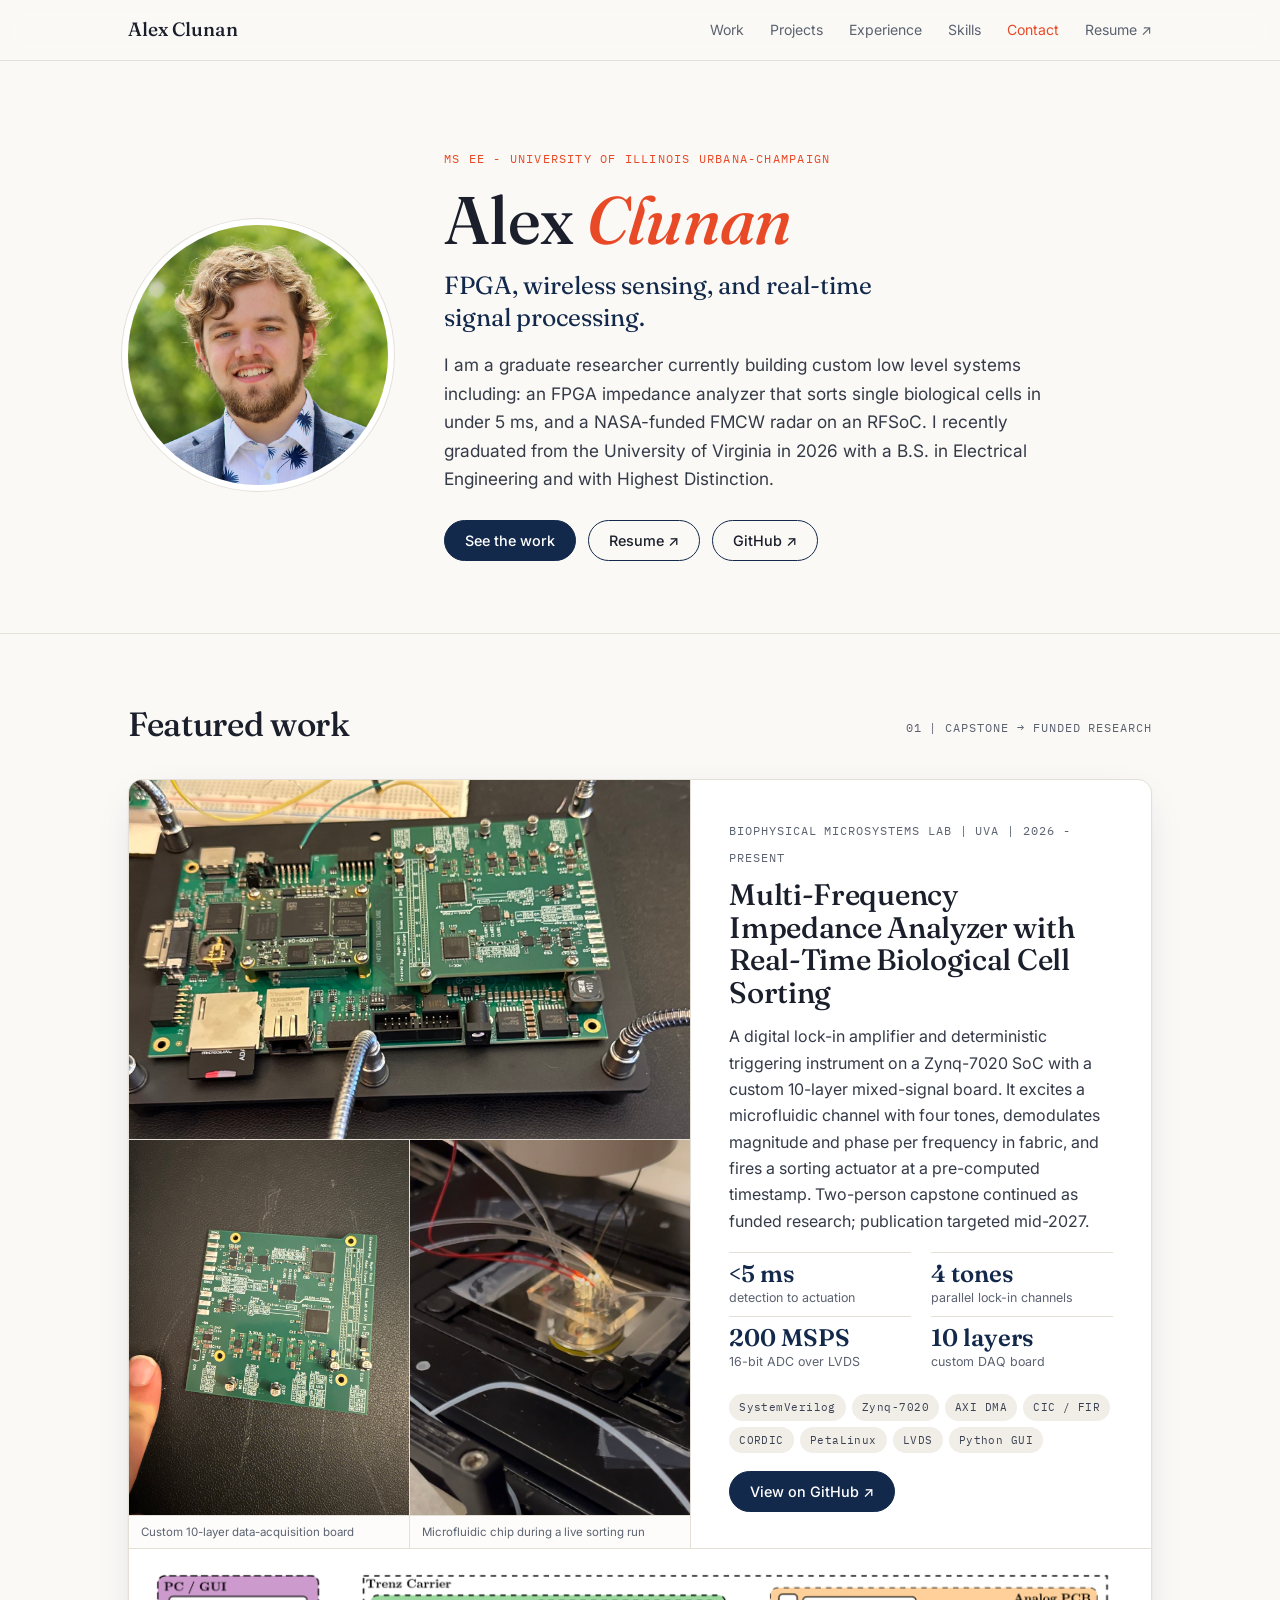
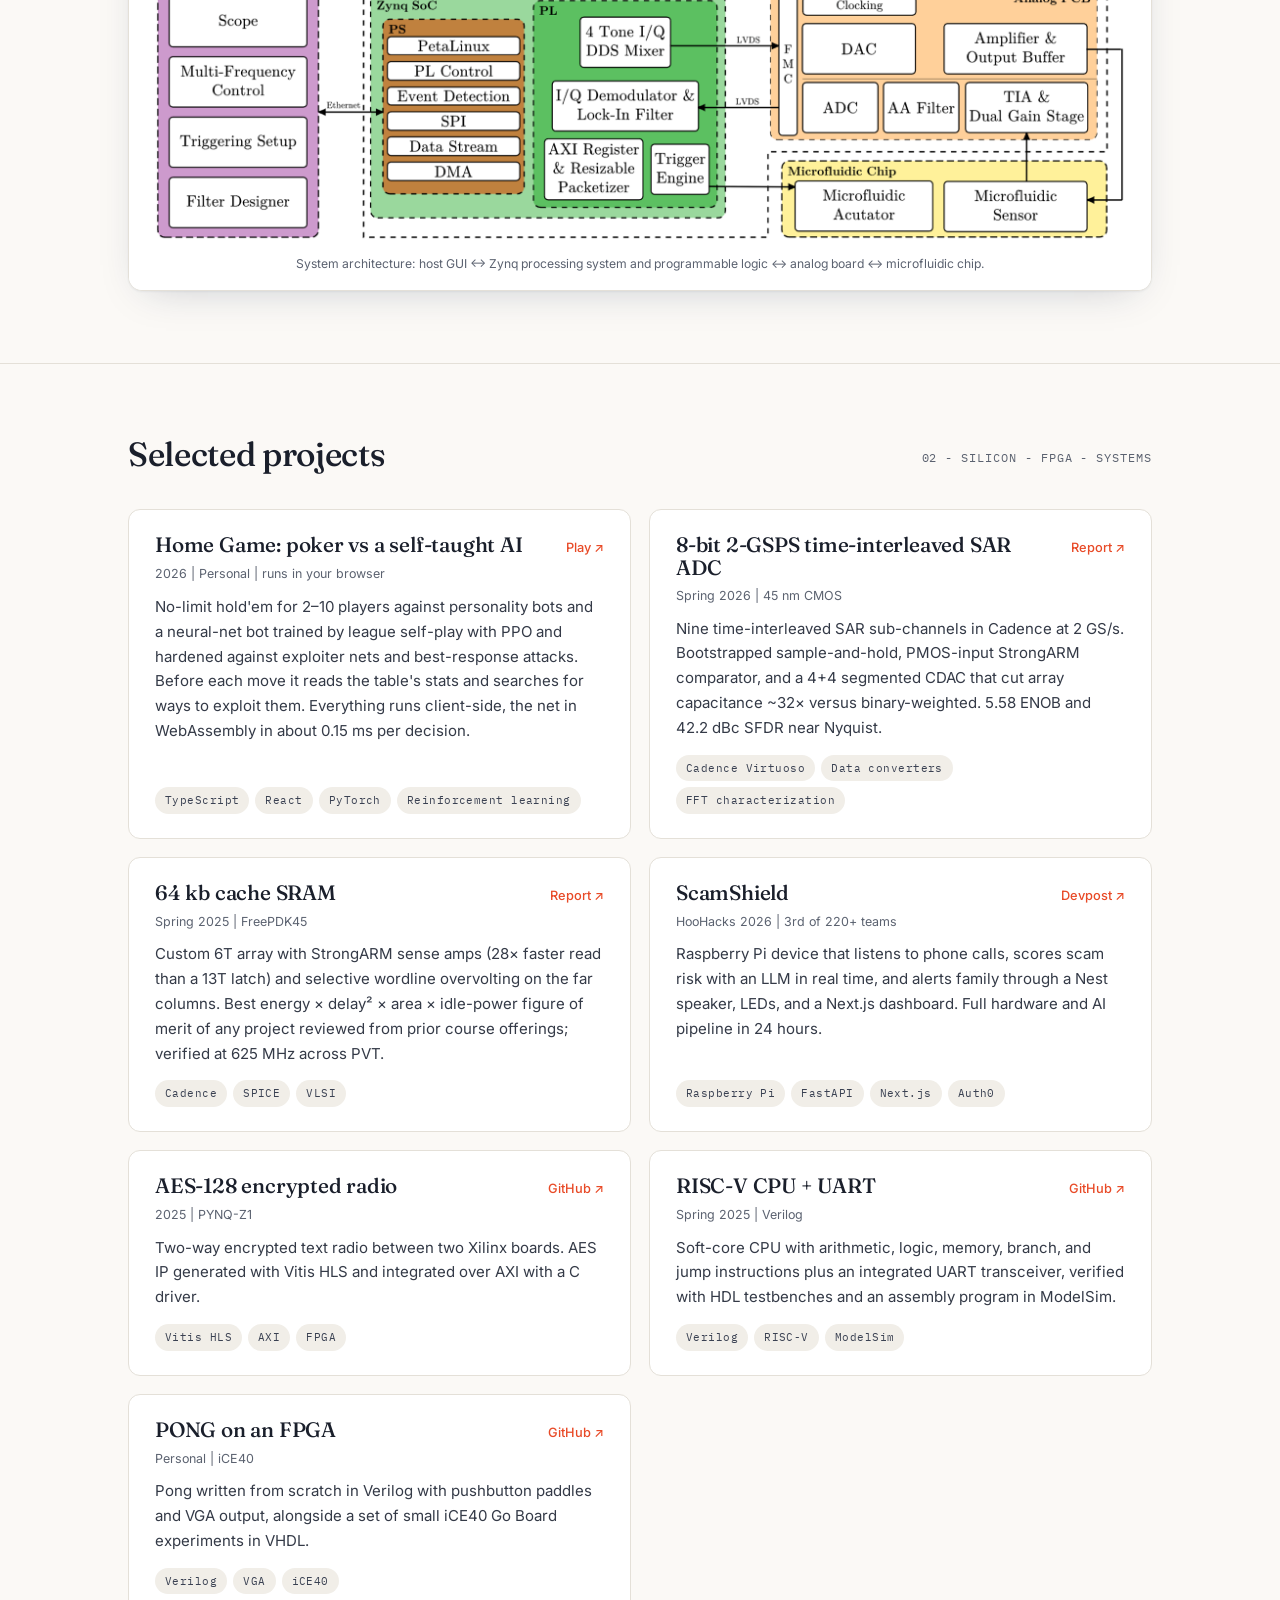
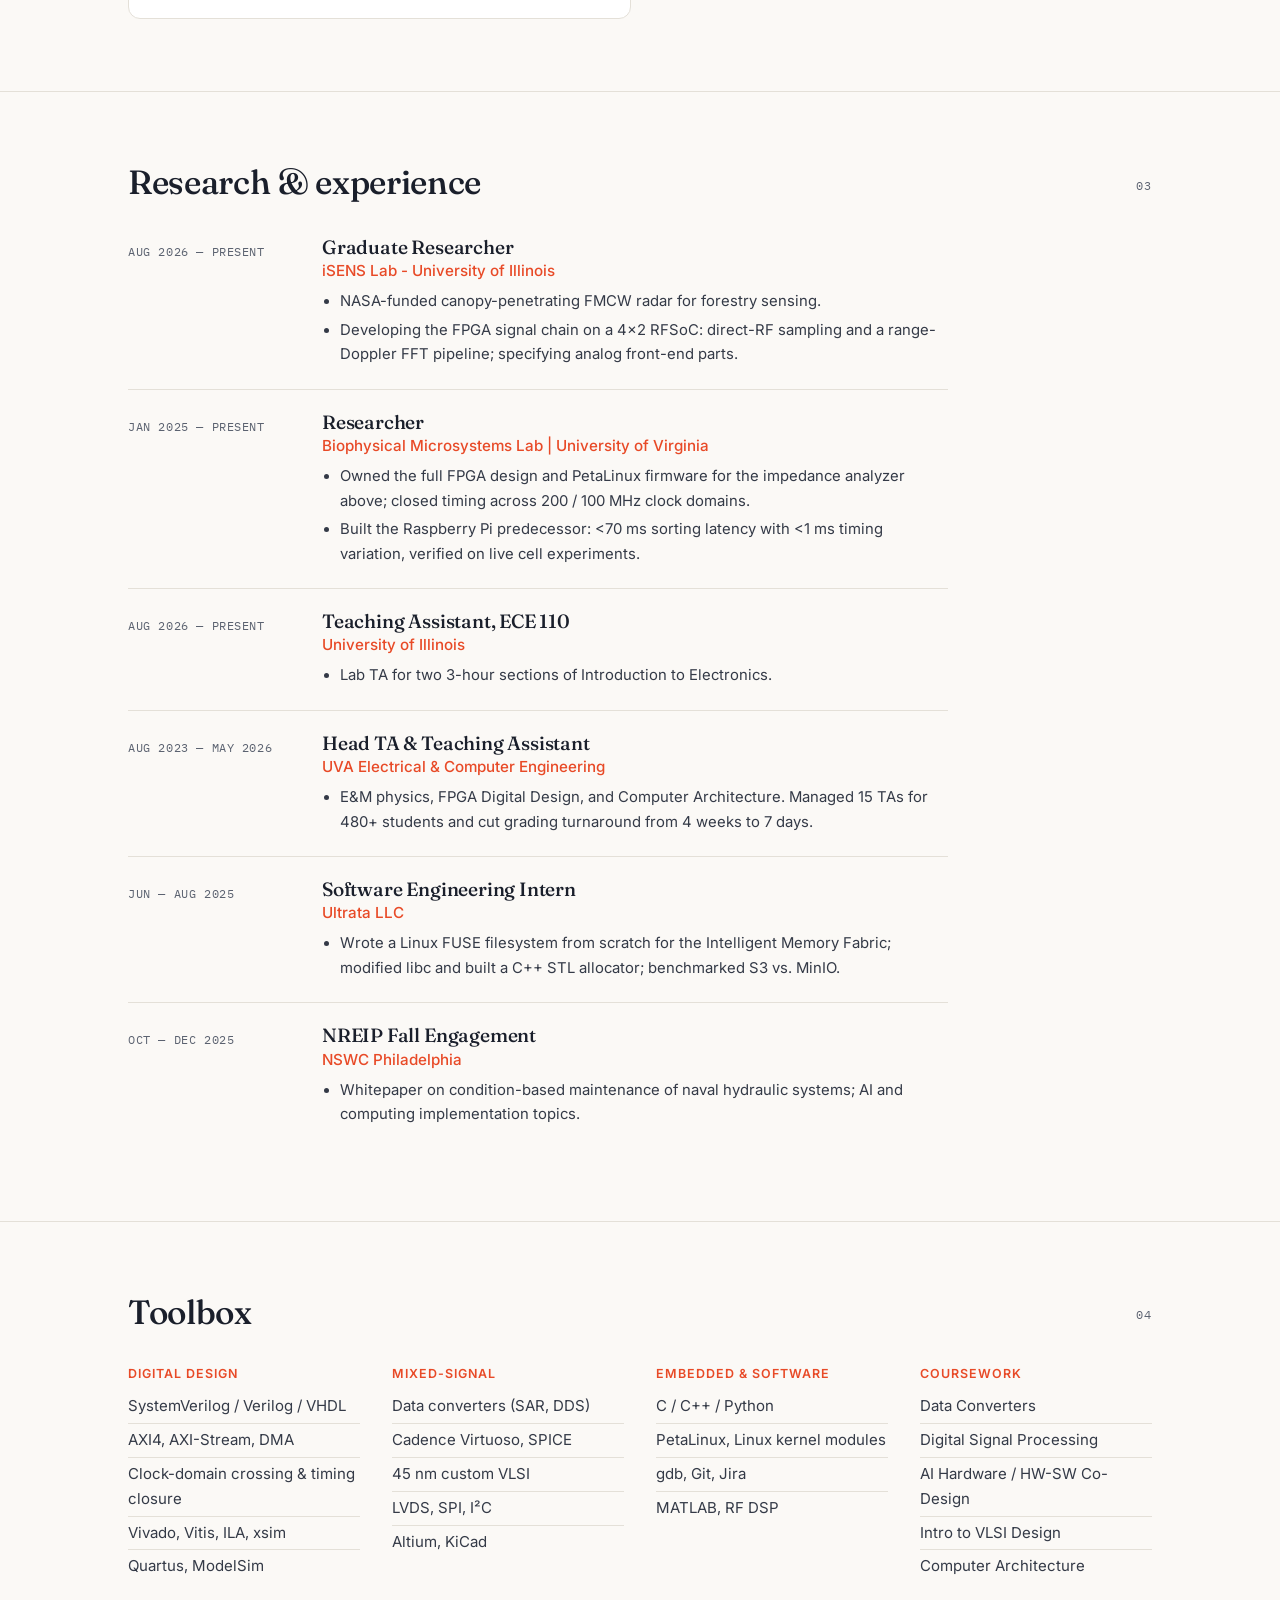
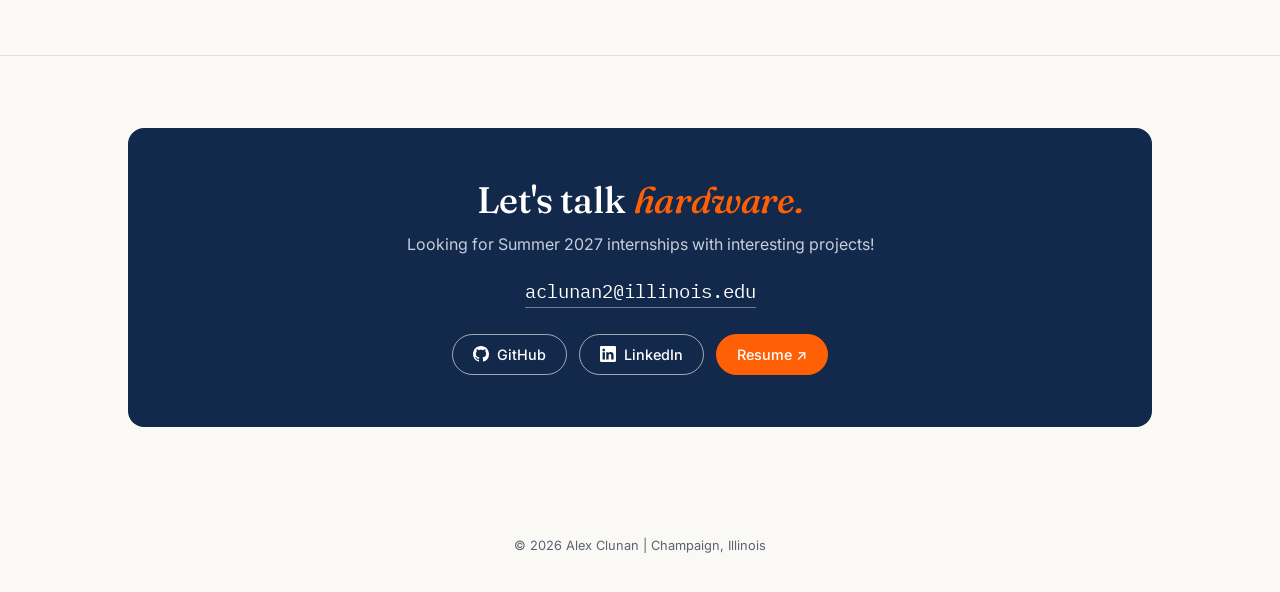
==== commit 985343ab: "poker" ====
--- a/index.html
+++ b/index.html
@@ -130,6 +130,16 @@
 
                 <article class="project">
                     <div class="project-row">
+                        <h3>Home Game: poker vs a self-taught AI</h3>
+                        <a href="/poker/" target="_blank" rel="noopener noreferrer">Play ↗</a>
+                    </div>
+                    <p class="project-when">2026 | Personal | runs in your browser</p>
+                    <p>No-limit hold'em for 2–10 players against personality bots and a neural-net bot trained by league self-play with PPO and hardened against exploiter nets and best-response attacks. Before each move it reads the table's stats and searches for ways to exploit them. Everything runs client-side, the net in WebAssembly in about 0.15 ms per decision.</p>
+                    <ul class="chips"><li>TypeScript</li><li>React</li><li>PyTorch</li><li>Reinforcement learning</li></ul>
+                </article>
+
+                <article class="project">
+                    <div class="project-row">
                         <h3>8-bit 2-GSPS time-interleaved SAR ADC</h3>
                         <a href="SAR_ADC.pdf" target="_blank" rel="noopener noreferrer">Report ↗</a>
                     </div>
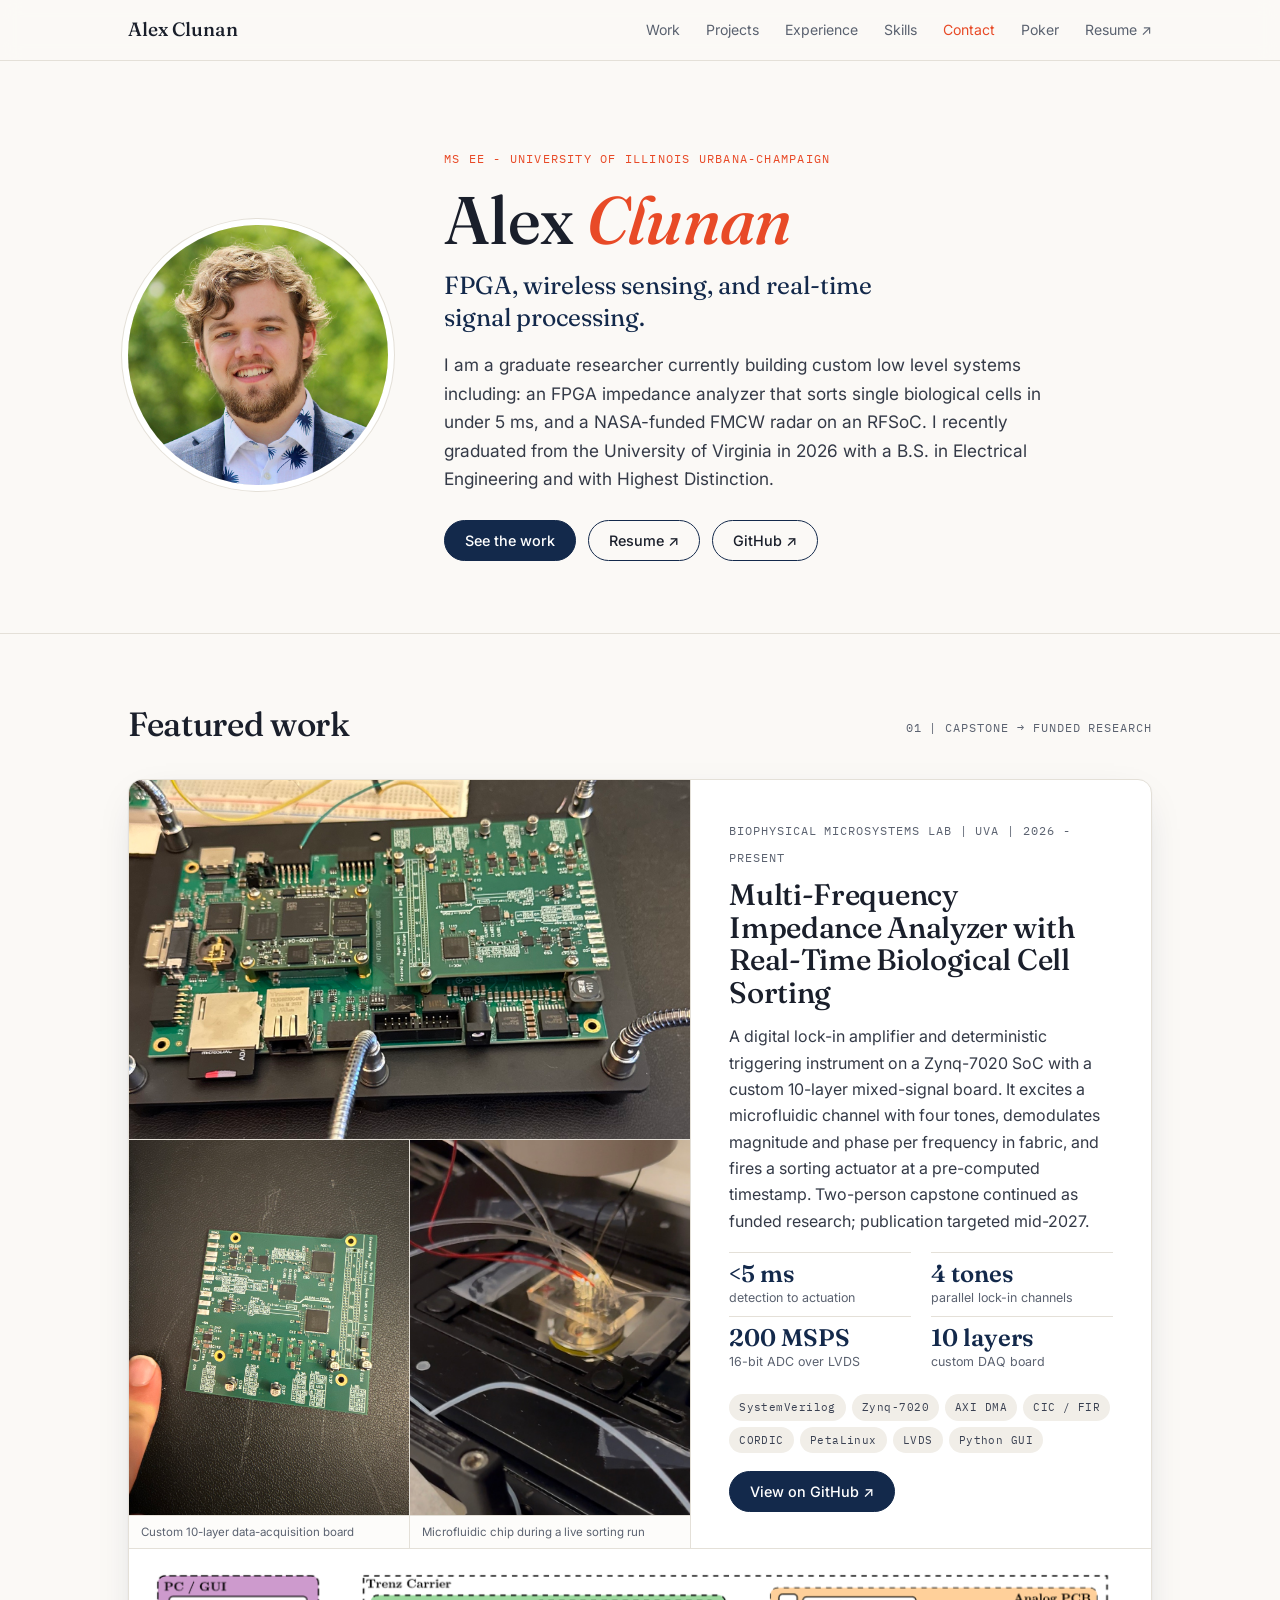
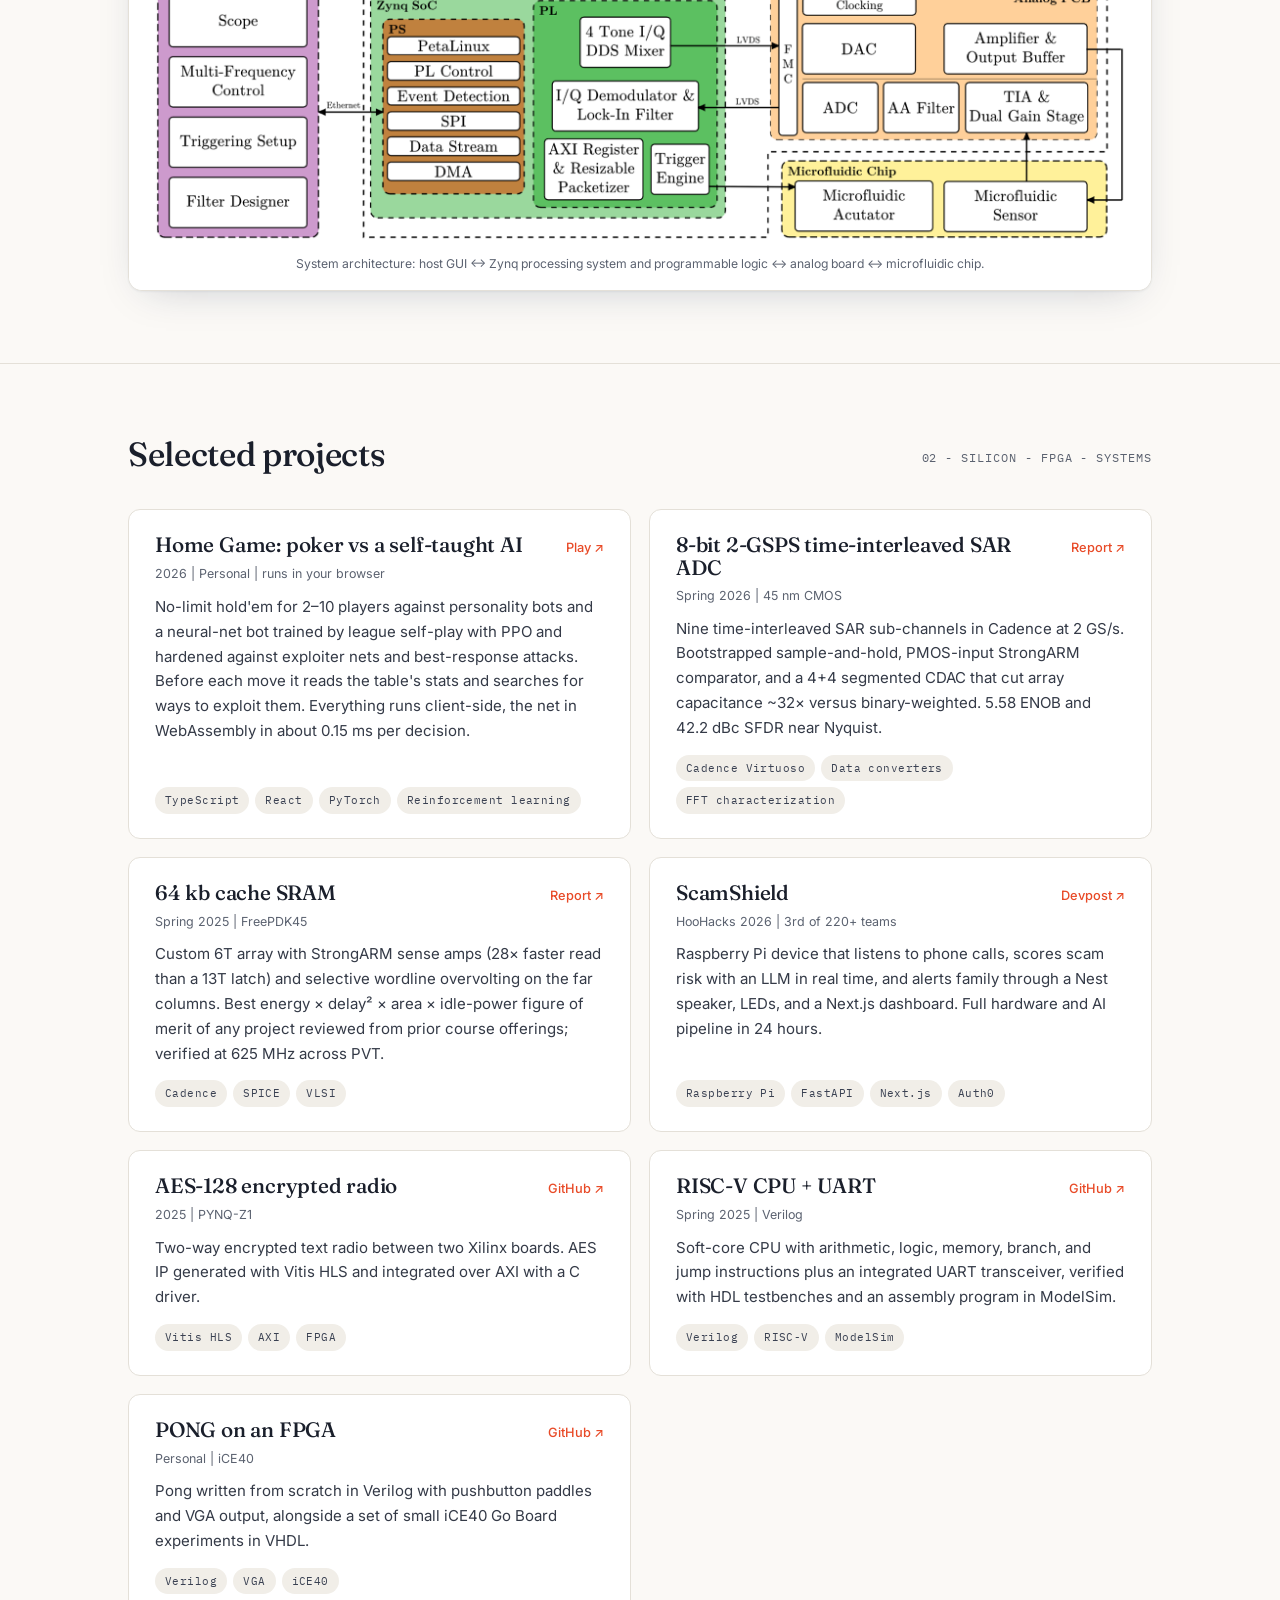
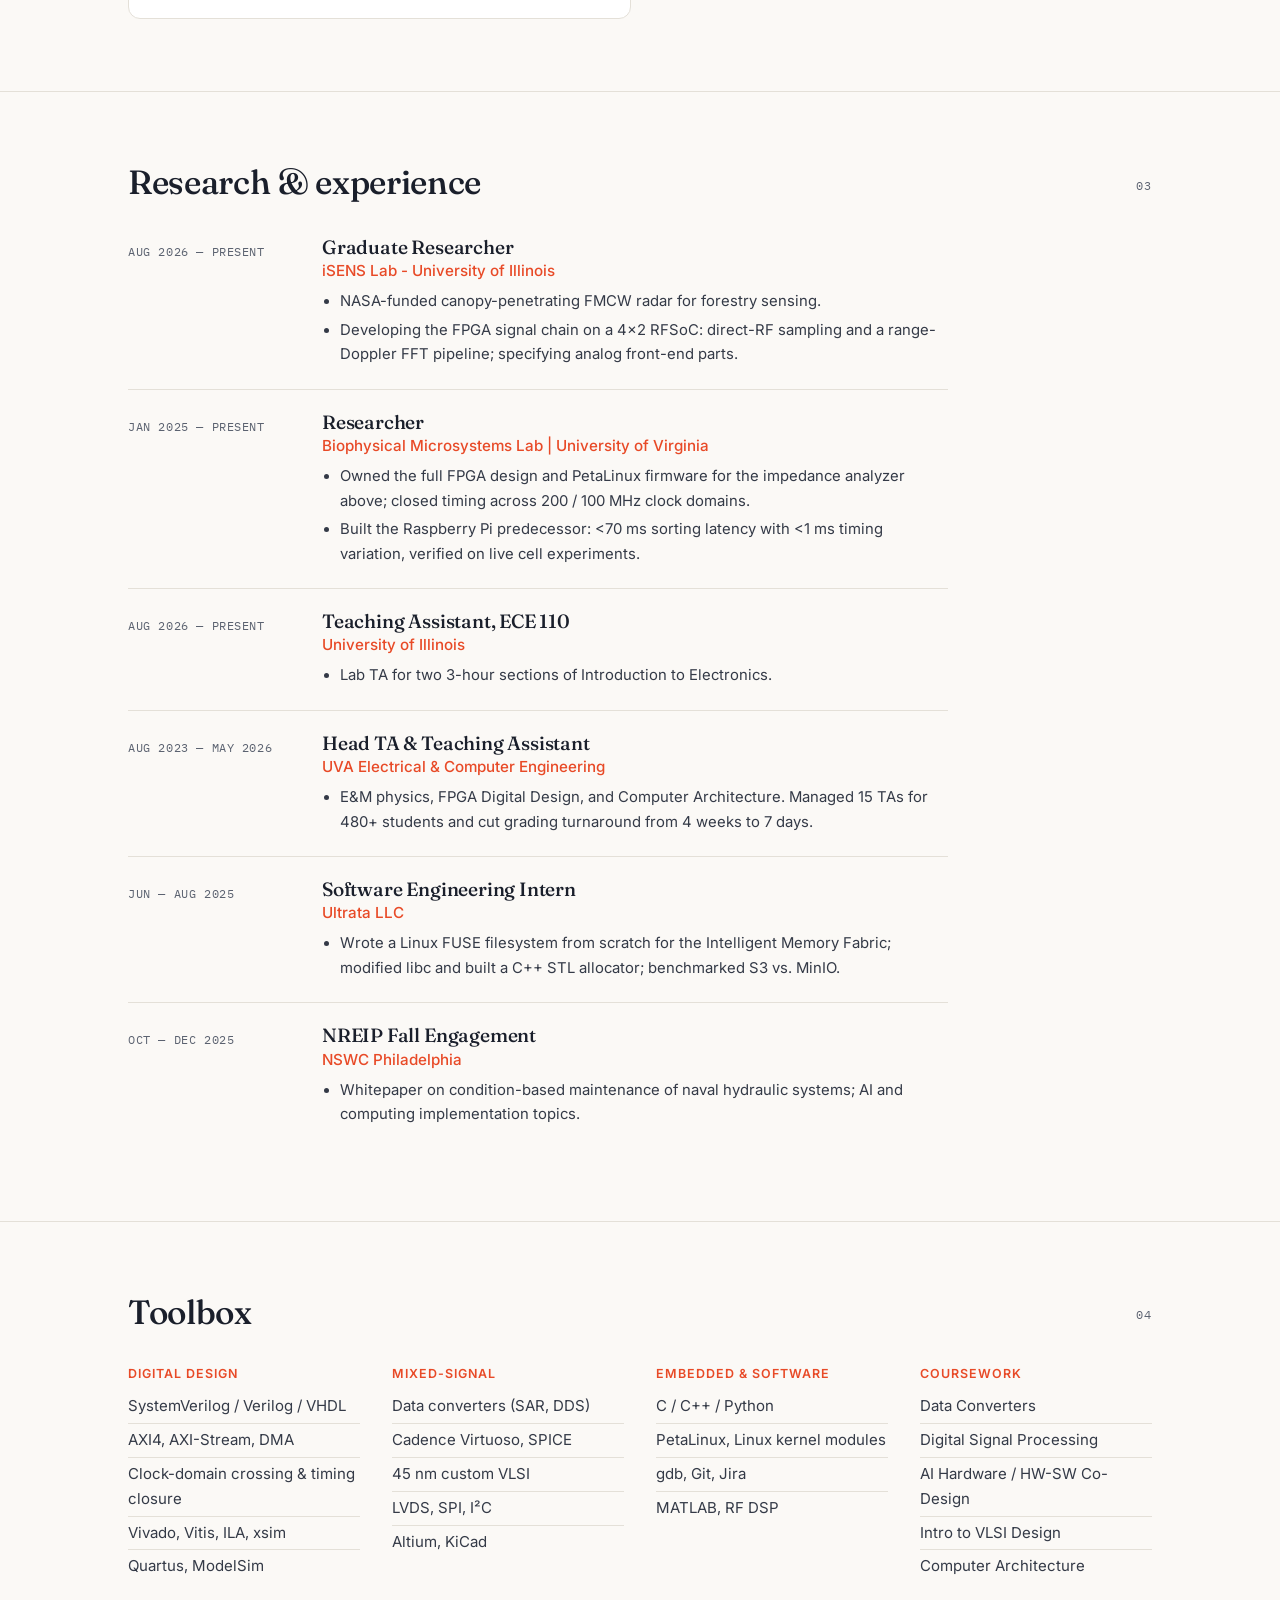
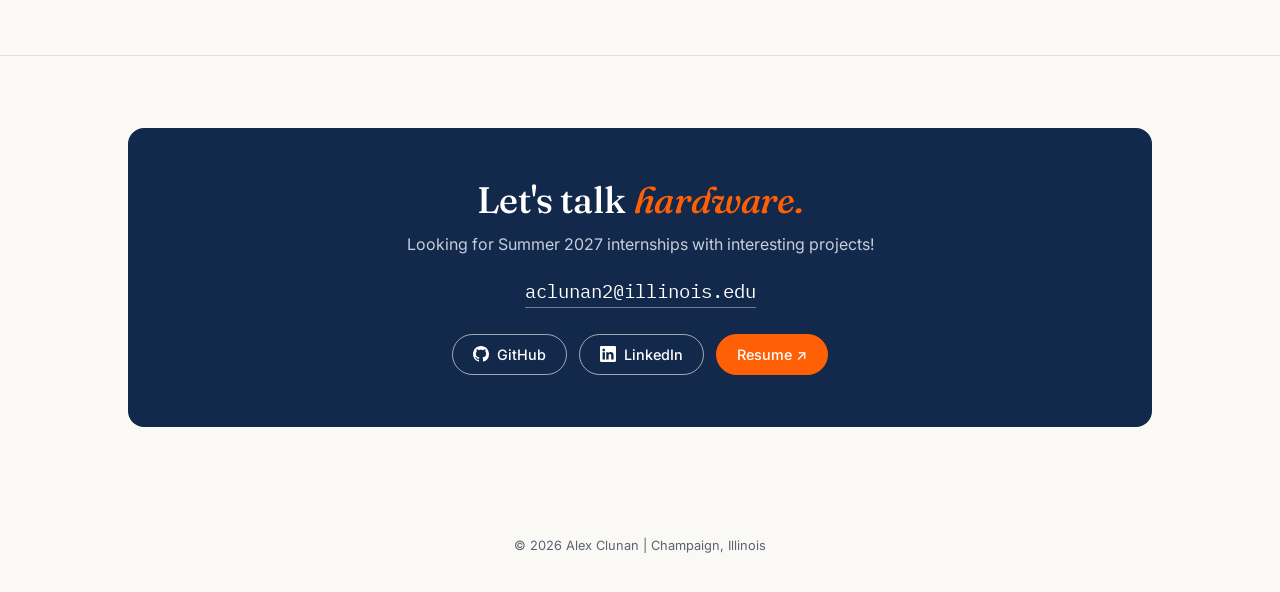
==== commit 06a66ad5: "Poker: phone and landscape layouts, spot lab table and card picker, advisor folds when calling clear" ====
--- a/index.html
+++ b/index.html
@@ -46,6 +46,7 @@
                 <li><a href="#experience">Experience</a></li>
                 <li><a href="#skills">Skills</a></li>
                 <li><a href="#contact">Contact</a></li>
+                <li><a href="/poker/">Poker</a></li>
                 <li><a href="resume.pdf" target="_blank" rel="noopener noreferrer">Resume ↗</a></li>
             </ul>
         </div>
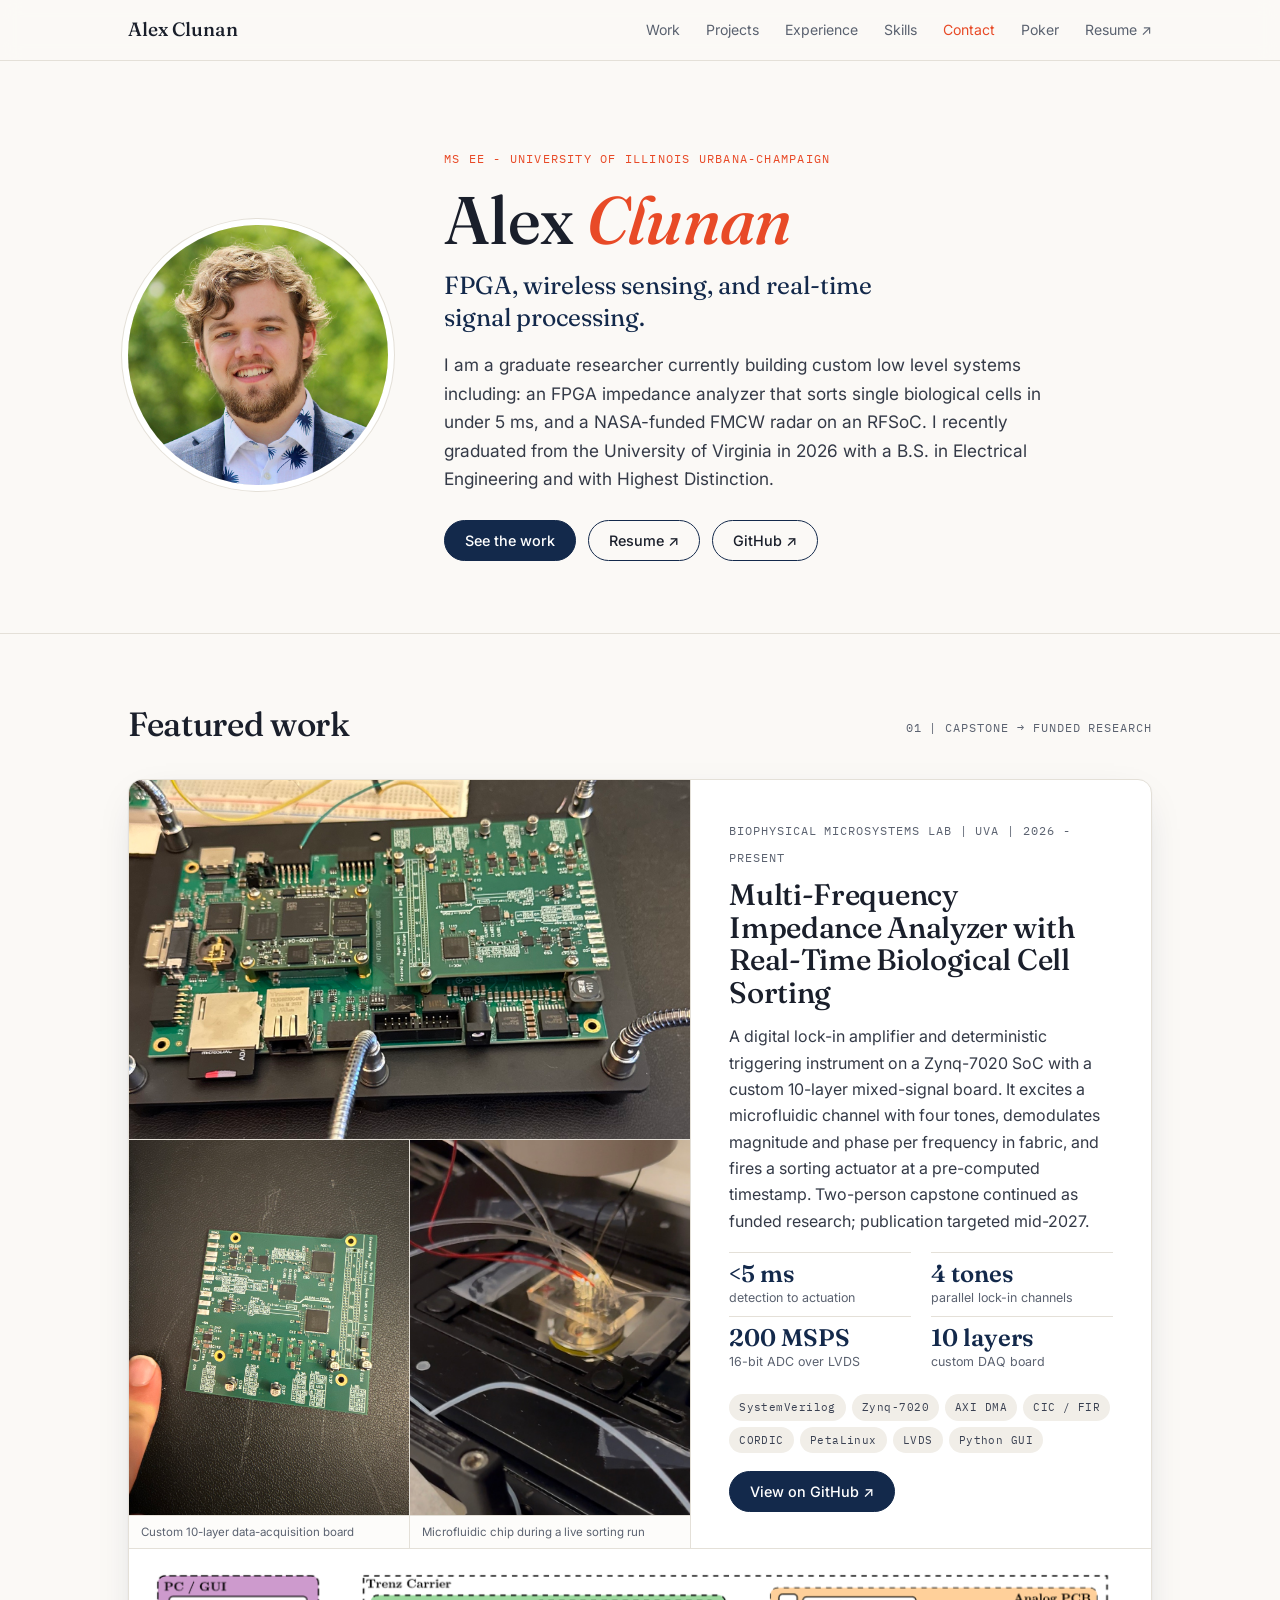
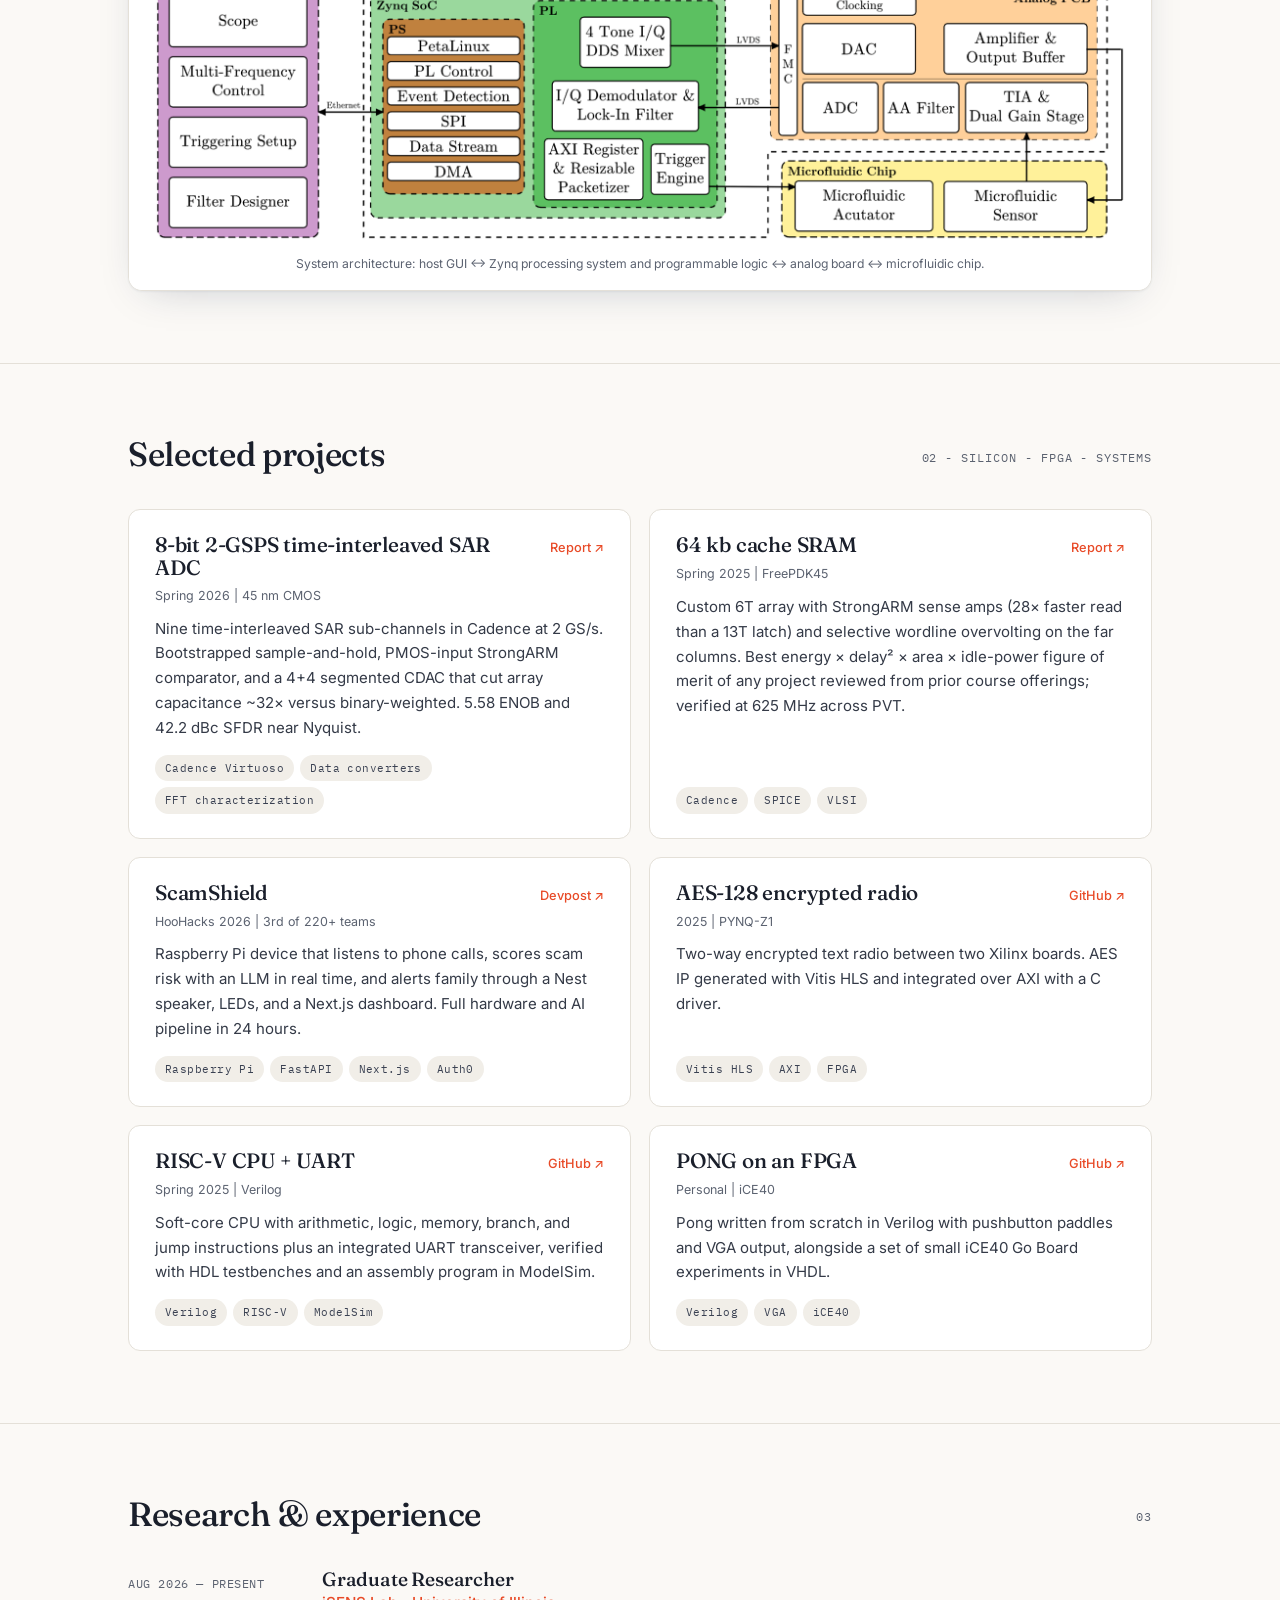
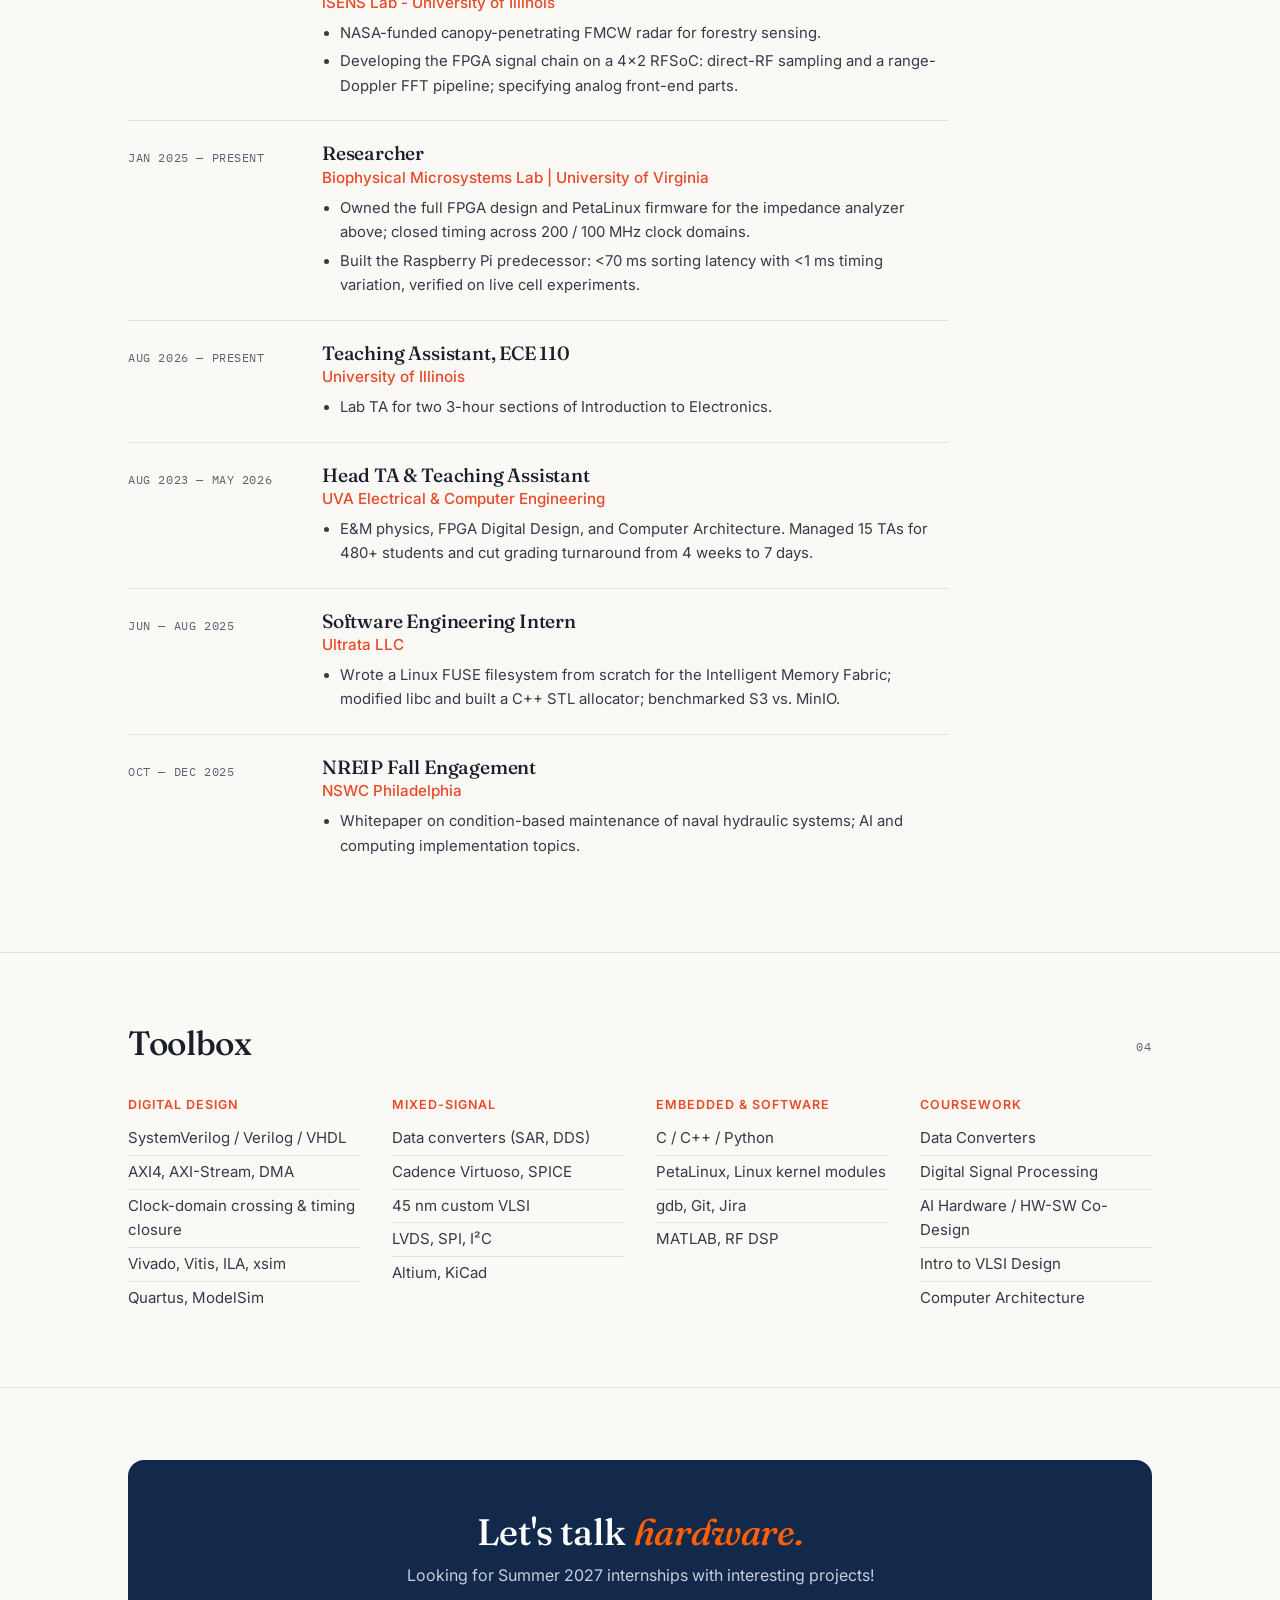
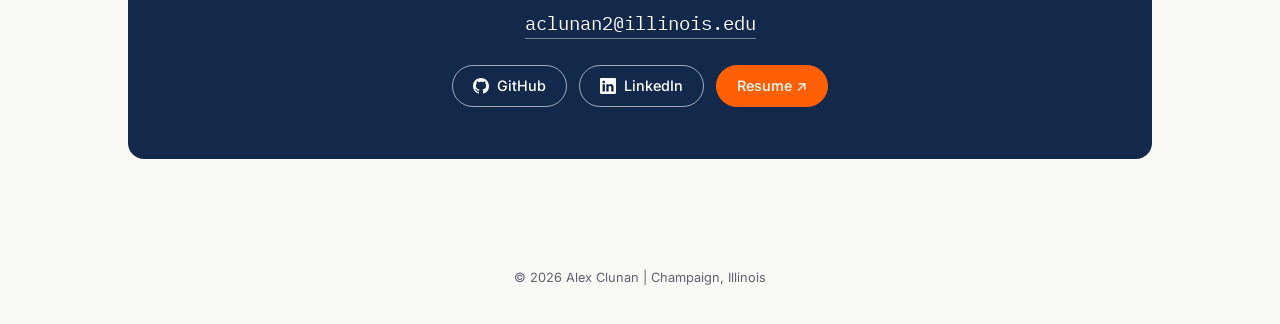
==== commit bffe37f9: "Main page: take the poker card out of Selected projects (the Poker link stays in the header)" ====
--- a/index.html
+++ b/index.html
@@ -131,16 +131,6 @@
 
                 <article class="project">
                     <div class="project-row">
-                        <h3>Home Game: poker vs a self-taught AI</h3>
-                        <a href="/poker/" target="_blank" rel="noopener noreferrer">Play ↗</a>
-                    </div>
-                    <p class="project-when">2026 | Personal | runs in your browser</p>
-                    <p>No-limit hold'em for 2–10 players against personality bots and a neural-net bot trained by league self-play with PPO and hardened against exploiter nets and best-response attacks. Before each move it reads the table's stats and searches for ways to exploit them. Everything runs client-side, the net in WebAssembly in about 0.15 ms per decision.</p>
-                    <ul class="chips"><li>TypeScript</li><li>React</li><li>PyTorch</li><li>Reinforcement learning</li></ul>
-                </article>
-
-                <article class="project">
-                    <div class="project-row">
                         <h3>8-bit 2-GSPS time-interleaved SAR ADC</h3>
                         <a href="SAR_ADC.pdf" target="_blank" rel="noopener noreferrer">Report ↗</a>
                     </div>
